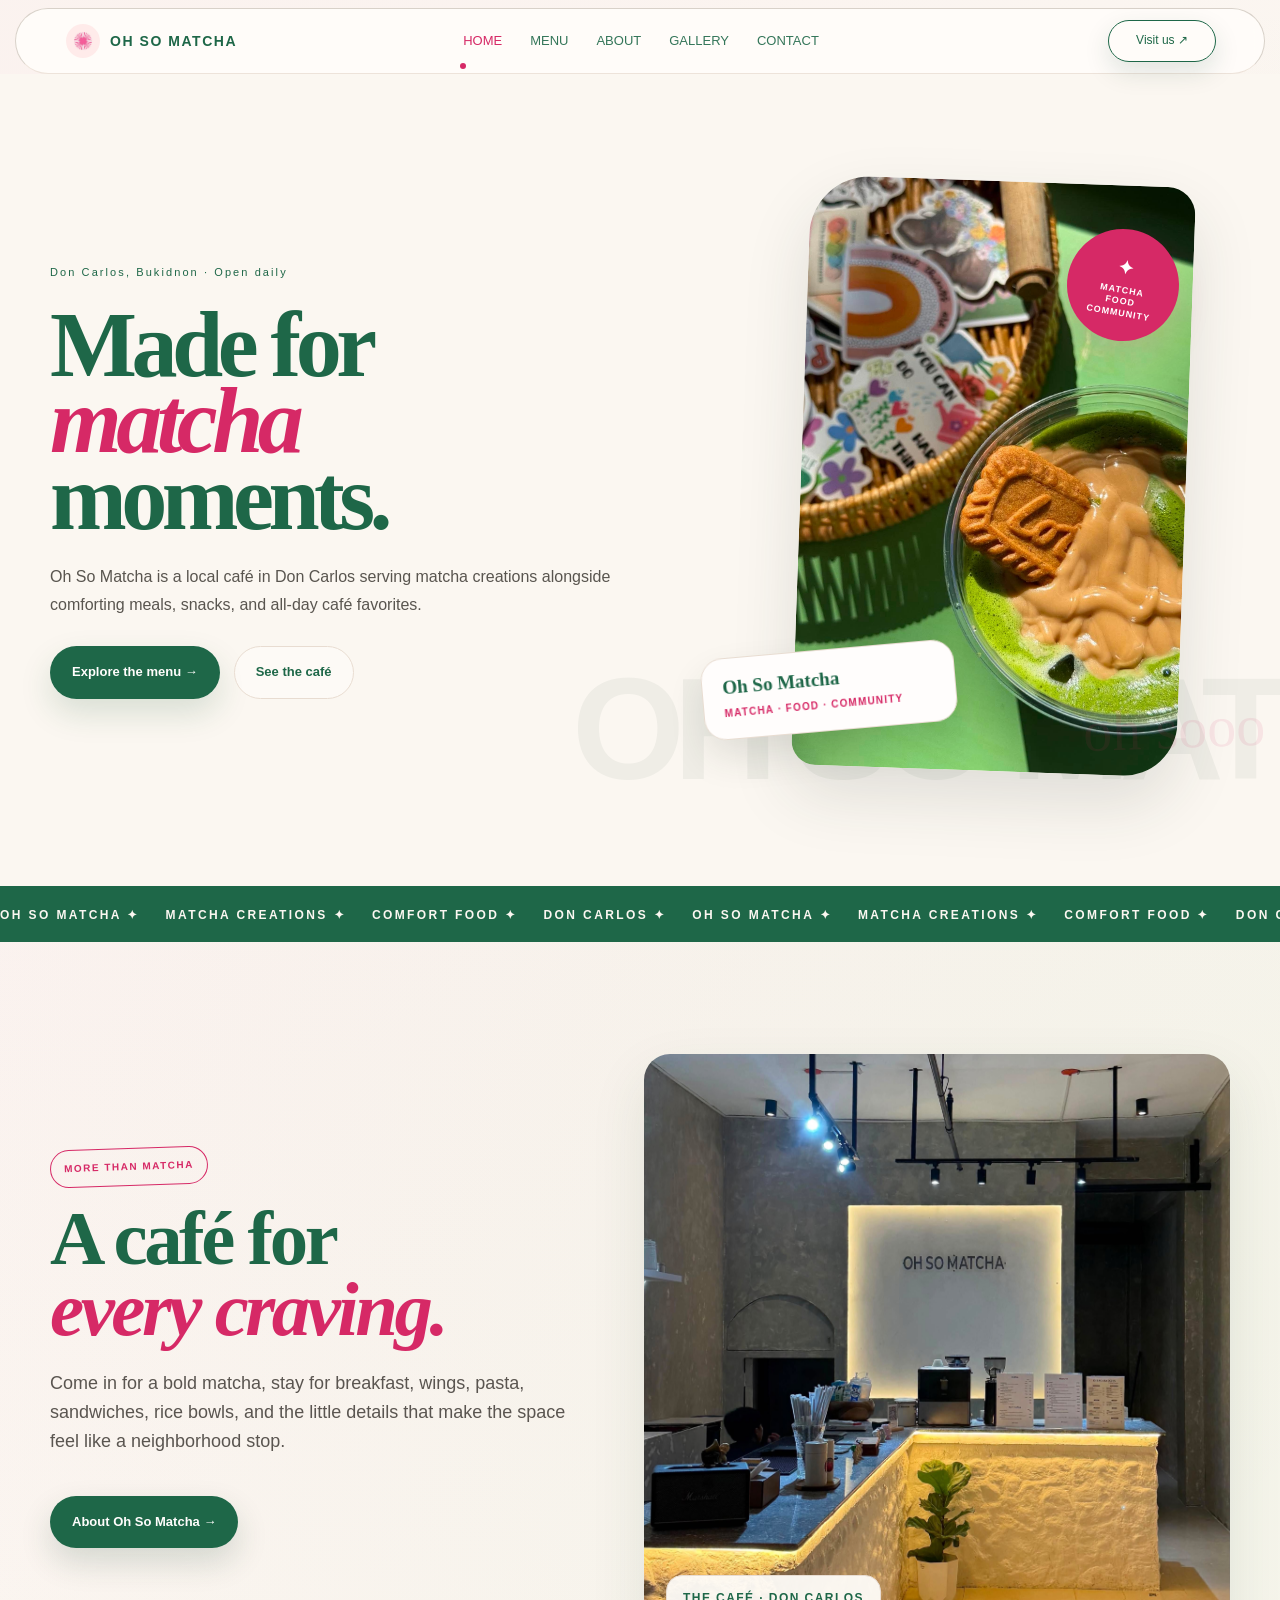
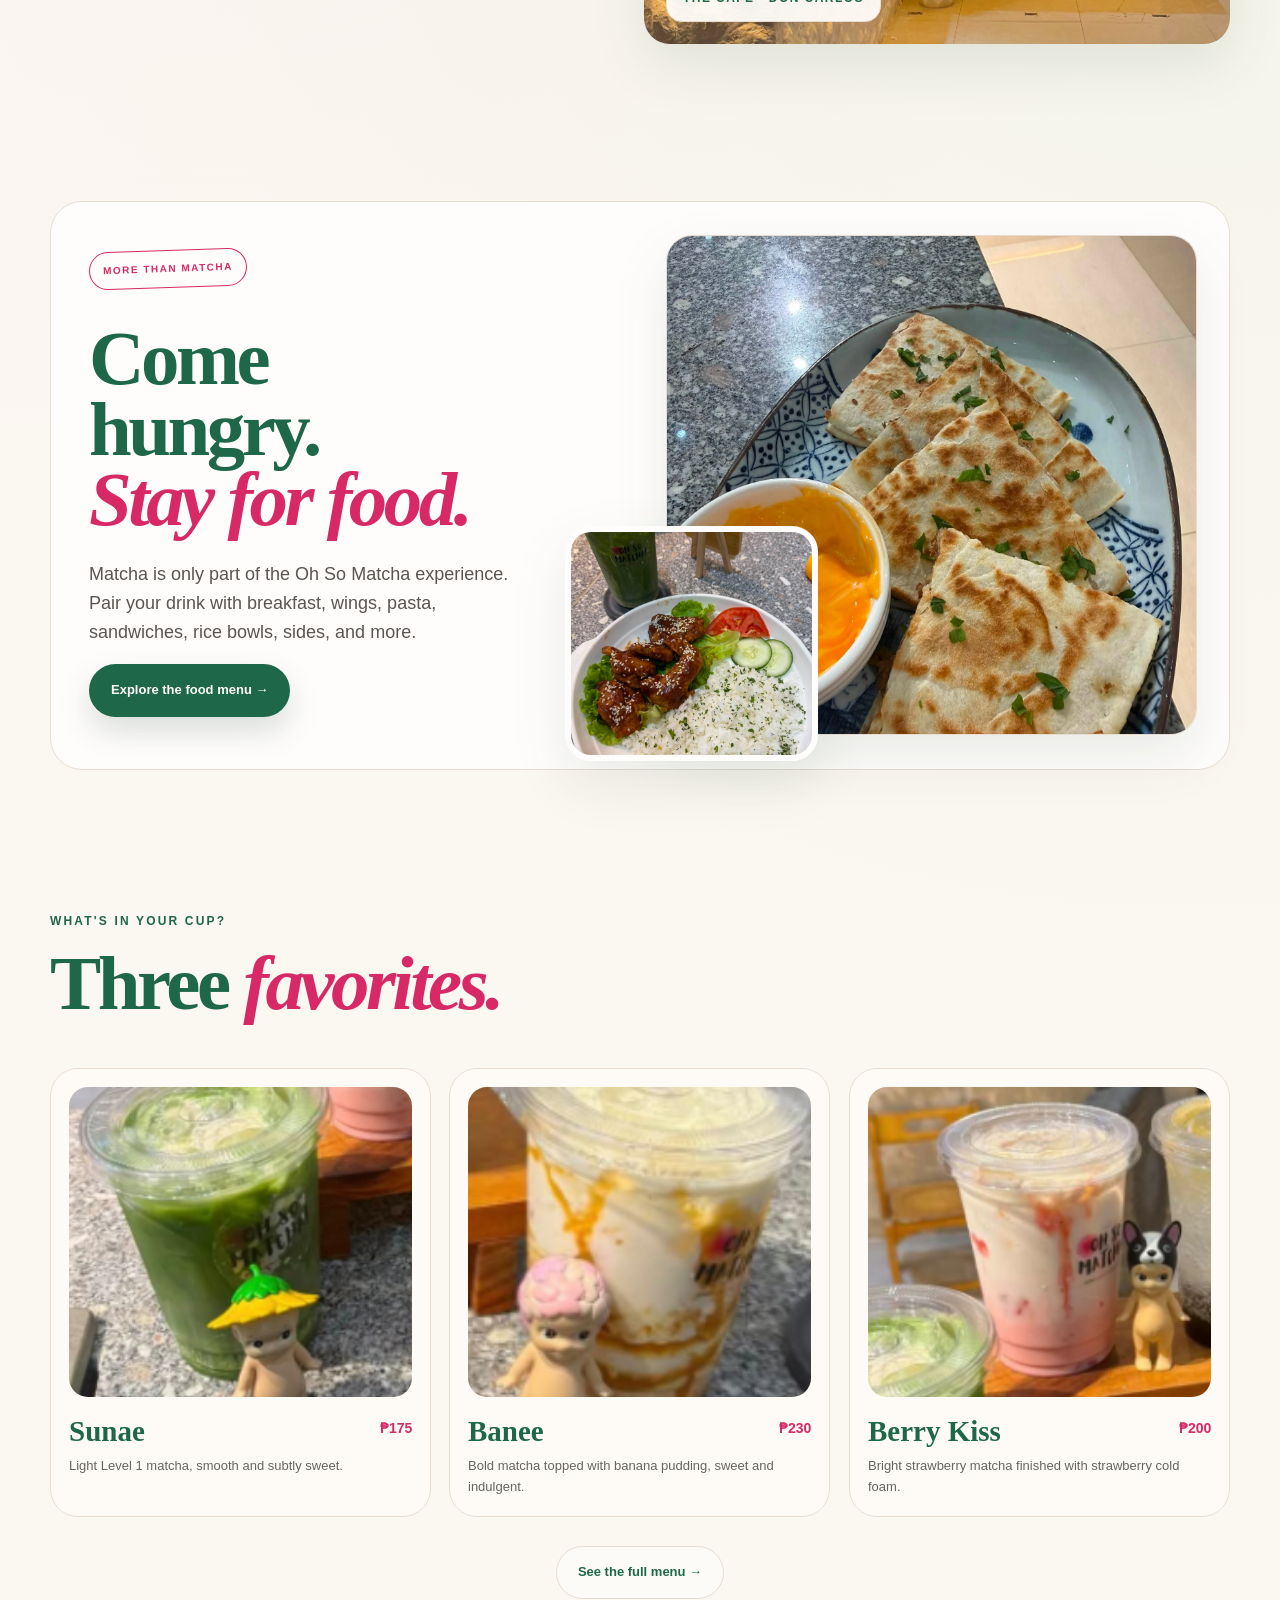
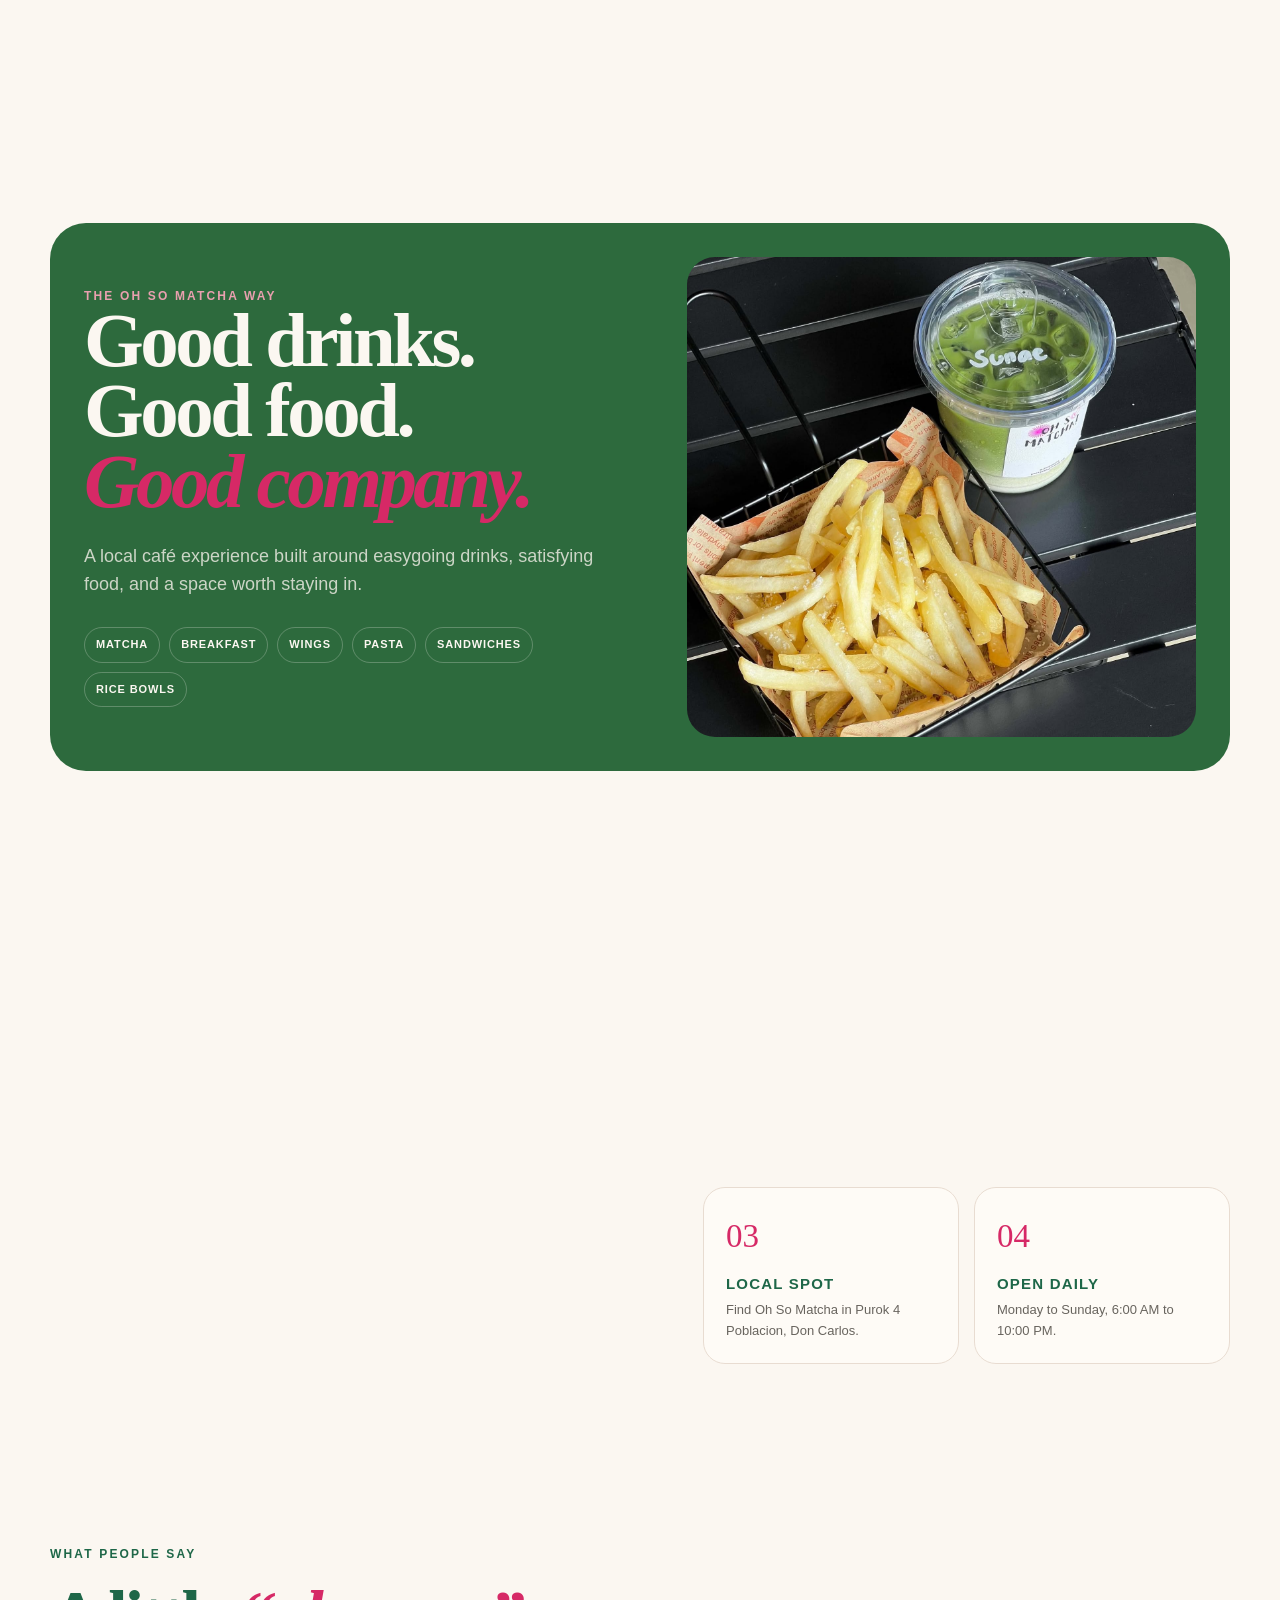
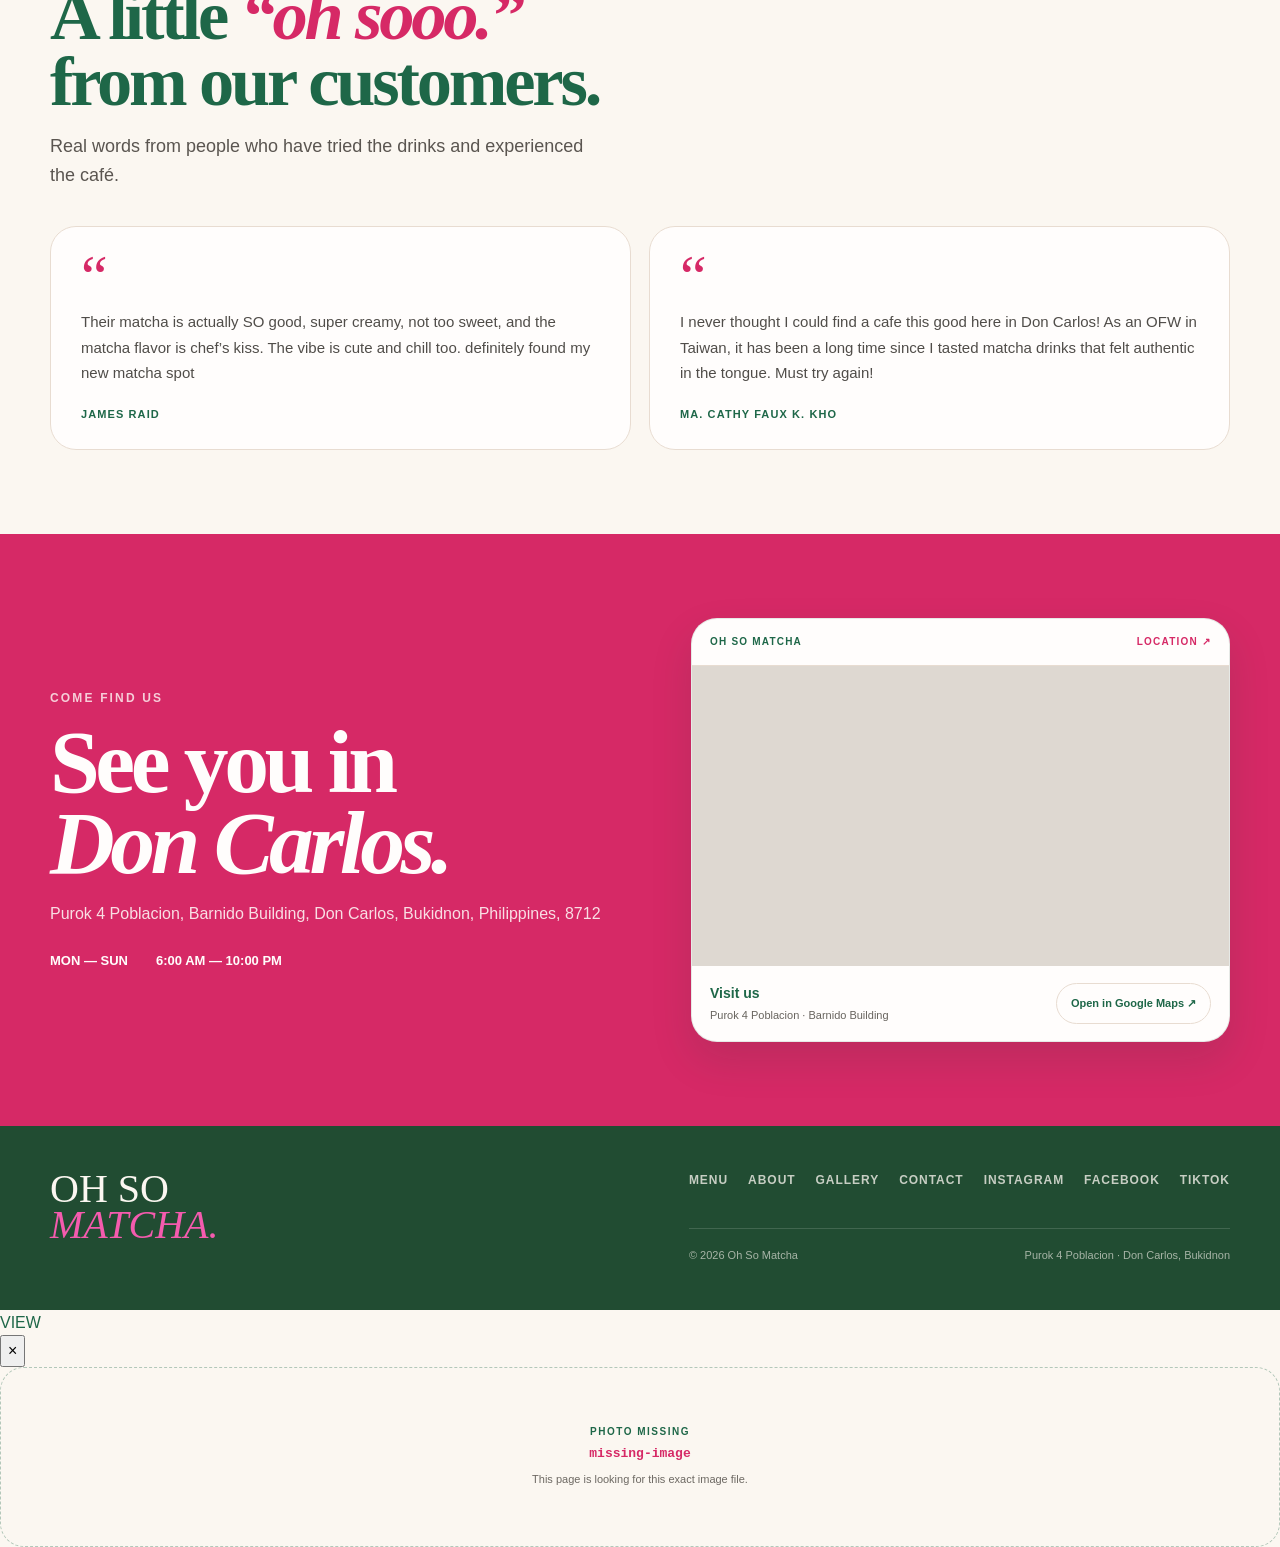
==== index.html @ ebf3a10b "Add files via upload" ====
<!doctype html><html lang="en"><head><meta charset="utf-8"><meta name="viewport" content="width=device-width,initial-scale=1"><title>Oh So Matcha — Don Carlos, Bukidnon</title><link rel="stylesheet" href="styles.css"><link rel="icon" type="image/jpeg" href="assets/logo.jpeg"></head><body>
<header class="site-header"><div class="container nav">
<a class="brand" href="index.html"><img src="assets/logo.jpeg" alt="Oh So Matcha logo" data-photo-file="logo.jpeg"><span>OH SO MATCHA</span></a>
<nav class="nav-links" aria-label="Primary navigation"><a class="active" href="index.html">Home</a><a href="menu.html">Menu</a><a href="about.html">About</a><a href="gallery.html">Gallery</a><a href="contact.html">Contact</a></nav>
<a class="nav-cta" href="contact.html">Visit us ↗</a>
<button class="menu-toggle" aria-label="Open menu" aria-expanded="false">☰</button>
</div></header>
<main><div class="bg-mark bg-mark-one" aria-hidden="true">OH SO MATCHA</div><div class="bg-mark bg-mark-two" aria-hidden="true">oh sooo ♡</div>
<section class="hero hero-screenshot">
  <div class="container hero-screenshot-inner reveal">
    <div class="hero-screenshot-copy">
      <div class="hero-eyebrow">Don Carlos, Bukidnon · Open daily</div>
      <h1>Made for<br><span>matcha</span><br>moments.</h1>
      <p>Oh So Matcha is a local café in Don Carlos serving matcha creations alongside comforting meals, snacks, and all-day café favorites.</p>
      <div class="actions">
        <a class="btn btn-primary" href="menu.html">Explore the menu →</a>
        <a class="btn btn-secondary" href="contact.html">See the café</a>
      </div>
    </div>

    <div class="hero-screenshot-media">
      <div class="hero-screenshot-backdrop">OH SO MATCHA</div>
      <div class="hero-screenshot-photo">
        <img src="assets/hero-food.jpg" alt="Matcha drink with a meal at Oh So Matcha" data-photo-file="hero-food.jpg">
      </div>

      <div class="hero-screenshot-sticker">
        <span class="sticker-star">✦</span>
        <span>MATCHA<br>FOOD<br>COMMUNITY</span>
      </div>

      <div class="hero-screenshot-card">
        <strong>Oh So Matcha</strong>
        <small>MATCHA · FOOD · COMMUNITY</small>
      </div>

      <div class="hero-screenshot-note">oh sooo</div>
    </div>
  </div>
</section>
<div class="ticker"><div class="ticker-track"><span>OH SO MATCHA ✦</span><span>MATCHA CREATIONS ✦</span><span>COMFORT FOOD ✦</span><span>DON CARLOS ✦</span><span>OH SO MATCHA ✦</span><span>MATCHA CREATIONS ✦</span><span>COMFORT FOOD ✦</span><span>DON CARLOS ✦</span></div></div>
<section class="section section-soft"><div class="container section-grid"><div class="reveal"><span class="stamp">More than matcha</span><h2>A café for<br><span class="italic">every craving.</span></h2><p class="lead">Come in for a bold matcha, stay for breakfast, wings, pasta, sandwiches, rice bowls, and the little details that make the space feel like a neighborhood stop.</p><a class="btn btn-primary" href="about.html" style="margin-top:22px">About Oh So Matcha →</a></div><div class="photo-card reveal"><img class="photo-main" src="assets/drinks-three.jpg" alt="Matcha drinks at Oh So Matcha" data-photo-file="drinks-three.jpg"><div class="photo-caption">The café · Don Carlos</div></div></div></section>
<section class="section food-editorial-section">
  <div class="container">
    <div class="food-editorial">
      <div class="food-editorial-copy reveal">
        <span class="stamp">More than matcha</span>
        <h2>Come hungry.<br><span class="italic">Stay for food.</span></h2>
        <p class="lead">Matcha is only part of the Oh So Matcha experience. Pair your drink with breakfast, wings, pasta, sandwiches, rice bowls, sides, and more.</p>
        <a class="btn btn-primary" href="menu.html">Explore the food menu →</a>
      </div>
      <div class="food-editorial-media">
        <div class="food-shot food-main reveal"><img src="assets/food-quesadilla.jpg" alt="Quesadilla served at Oh So Matcha" data-photo-file="food-quesadilla.jpg"></div>
        <div class="food-shot food-side reveal"><img src="assets/food-wings-rice.jpg" alt="Chicken and rice meal at Oh So Matcha" data-photo-file="food-wings-rice.jpg"></div>
      </div>
    </div>
  </div>
</section>
<section class="section" style="padding-top:30px"><div class="container"><div class="reveal"><div class="eyebrow">What's in your cup?</div><h2>Three <span class="italic">favorites.</span></h2></div><div class="cards"><article class="card reveal"><div class="card-image"><img src="assets/drinks-tray.jpg" alt="Matcha drinks at Oh So Matcha" data-photo-file="drinks-tray.jpg"></div><div class="card-top"><h3>Sunae</h3><div class="price">₱175</div></div><p>Light Level 1 matcha, smooth and subtly sweet.</p></article><article class="card reveal"><div class="card-image"><img src="assets/gallery-dessert-matcha.jpg" alt="Specialty matcha drink at Oh So Matcha" data-photo-file="gallery-dessert-matcha.jpg"></div><div class="card-top"><h3>Banee</h3><div class="price">₱230</div></div><p>Bold matcha topped with banana pudding, sweet and indulgent.</p></article><article class="card reveal"><div class="card-image"><img src="assets/drinks-cookie-butter.jpg" alt="Strawberry and matcha drinks" data-photo-file="drinks-cookie-butter.jpg"></div><div class="card-top"><h3>Berry Kiss</h3><div class="price">₱200</div></div><p>Bright strawberry matcha finished with strawberry cold foam.</p></article></div><div class="actions" style="justify-content:center;margin-top:30px"><a class="btn btn-secondary" href="menu.html">See the full menu →</a></div></div></section>
<section class="section"><div class="container"><div class="split-panel reveal"><div><div class="eyebrow" style="color:#e9a0af">The Oh So Matcha way</div><h2>Good drinks.<br>Good food.<br><span class="italic">Good company.</span></h2><p class="lead">A local café experience built around easygoing drinks, satisfying food, and a space worth staying in.</p><div class="pills"><span class="pill">Matcha</span><span class="pill">Breakfast</span><span class="pill">Wings</span><span class="pill">Pasta</span><span class="pill">Sandwiches</span><span class="pill">Rice bowls</span></div></div><div class="panel-photo"><img src="assets/food-fries-matcha.jpg" alt="Fries served with matcha at Oh So Matcha" data-photo-file="food-fries-matcha.jpg"></div></div></div></section>
<section class="section"><div class="container feature-grid"><div class="reveal"><div class="eyebrow">Why people stop by</div><div class="quote">“Made for <em>matcha</em> moments, and everything that comes after.”</div></div><div class="mini-grid"><div class="mini-tile reveal"><div class="num">01</div><h3>Matcha variety</h3><p>Light, bold, fruity, creamy, roasted, and indulgent choices.</p></div><div class="mini-tile reveal"><div class="num">02</div><h3>More than drinks</h3><p>All-day breakfast, wings, pasta, sandwiches, sides, and rice bowls.</p></div><div class="mini-tile reveal"><div class="num">03</div><h3>Local spot</h3><p>Find Oh So Matcha in Purok 4 Poblacion, Don Carlos.</p></div><div class="mini-tile reveal"><div class="num">04</div><h3>Open daily</h3><p>Monday to Sunday, 6:00 AM to 10:00 PM.</p></div></div></div></section>
<section class="section testimonials-section home-testimonials">
  <div class="container">
    <div class="eyebrow reveal">What people say</div>
    <div class="section-heading reveal">
      <h2>A little <span class="italic">“oh sooo.”</span><br>from our customers.</h2>
      <p class="lead">Real words from people who have tried the drinks and experienced the café.</p>
    </div>

    <div class="testimonial-grid">
      <article class="testimonial reveal">
        <div class="quote-mark">“</div>
        <p>Their matcha is actually SO good, super creamy, not too sweet, and the matcha flavor is chef’s kiss. The vibe is cute and chill too. definitely found my new matcha spot</p>
        <div class="testimonial-name">James Raid</div>
      </article>

      <article class="testimonial reveal">
        <div class="quote-mark">“</div>
        <p>I never thought I could find a cafe this good here in Don Carlos! As an OFW in Taiwan, it has been a long time since I tasted matcha drinks that felt authentic in the tongue. Must try again!</p>
        <div class="testimonial-name">Ma. Cathy Faux K. Kho</div>
      </article>
    </div>
  </div>
</section>


<section class="location"><div class="container location-grid"><div class="reveal"><div class="eyebrow">Come find us</div><h2>See you in<br><span style="font-style:italic">Don Carlos.</span></h2><p class="location-copy">Purok 4 Poblacion, Barnido Building, Don Carlos, Bukidnon, Philippines, 8712</p><div class="location-meta"><span>MON — SUN</span><span>6:00 AM — 10:00 PM</span></div></div><div class="location-map reveal"><div class="map-head"><span class="map-label">OH SO MATCHA</span><span class="map-open">LOCATION ↗</span></div><div class="map-embed"><iframe loading="lazy" src="https://www.google.com/maps?q=Oh%20So%20Matcha%2C%20Don%20Carlos%2C%20Bukidnon&output=embed" title="Oh So Matcha location map"></iframe></div><div class="map-footer"><div><strong>Visit us</strong><span>Purok 4 Poblacion · Barnido Building</span></div><a class="btn btn-secondary" href="https://maps.app.goo.gl/jMz7MjJi7qT272FU8" target="_blank" rel="noopener">Open in Google Maps ↗</a></div></div></div></section>
</main>
<footer class="site-footer"><div class="container"><div class="footer-grid"><div class="footer-brand">OH SO<br><em>MATCHA.</em></div><div><div class="footer-links"><a href="menu.html">Menu</a><a href="about.html">About</a><a href="gallery.html">Gallery</a><a href="contact.html">Contact</a><a href="https://www.instagram.com/_ohsomatcha" target="_blank" rel="noopener">Instagram</a><a href="https://www.facebook.com/profile.php?id=61583542695204" target="_blank" rel="noopener">Facebook</a><a href="https://www.tiktok.com/@_ohsomatcha" target="_blank" rel="noopener">TikTok</a></div><div class="footer-bottom"><span>© 2026 Oh So Matcha</span><span>Purok 4 Poblacion · Don Carlos, Bukidnon</span></div></div></div></div></footer><script src="script.js"></script><div class="cursor-badge">VIEW</div><div class="lightbox" aria-hidden="true"><button aria-label="Close image">×</button><img src="" alt=""></div></body></html>
---- styles.css ----
:root{
  --cream:#FBF7F1;
  --cream-2:#FFFDFC;
  --ink:#1E6748;
  --ink-2:#1E6748;
  --pink:#D62966;
  --line:#E6DBD1;
  --muted:#6D6963;
  --white:#FFFDFC;
  --shadow:0 18px 50px rgba(36,76,48,.10);
  --radius:28px;
  --max:1180px;
}
*{box-sizing:border-box}
html{scroll-behavior:smooth}
body{margin:0;background:var(--cream);color:var(--ink);font-family:Arial,Helvetica,sans-serif;line-height:1.6}
a{color:inherit;text-decoration:none}
img{max-width:100%;display:block}
button{font:inherit}
.container{width:min(var(--max),calc(100% - 48px));margin-inline:auto}
.site-header{position:sticky;top:0;z-index:50;background:rgba(248,243,237,.90);backdrop-filter:blur(14px);border-bottom:1px solid rgba(223,213,204,.72)}
.nav{height:78px;display:flex;align-items:center;justify-content:space-between;gap:24px}
.brand{display:flex;align-items:center;gap:12px;font-weight:900;letter-spacing:.11em;font-size:14px}
.brand img{width:38px;height:38px;border-radius:50%;object-fit:cover}
.nav-links{display:flex;gap:28px;align-items:center;font-size:13px;font-weight:800;letter-spacing:.04em;text-transform:uppercase}
.nav-links a{opacity:.72;transition:.25s ease}
.nav-links a:hover,.nav-links a.active{opacity:1}
.nav-cta{display:inline-flex;align-items:center;justify-content:center;background:var(--ink);color:var(--white);padding:13px 19px;border-radius:999px;font-weight:800;font-size:13px;box-shadow:0 10px 26px rgba(18,62,43,.13)}
.menu-toggle{display:none;border:0;background:transparent;font-size:25px;color:var(--ink)}
.hero{padding:82px 0 86px;overflow:hidden}
.hero-grid{display:grid;grid-template-columns:minmax(0,1.06fr) minmax(340px,.72fr);gap:76px;align-items:center}
.kicker,.eyebrow{font-size:12px;font-weight:900;letter-spacing:.18em;text-transform:uppercase;color:var(--ink-2)}
.hero h1{font-family:Georgia,'Times New Roman',serif;font-size:clamp(74px,9.1vw,132px);line-height:.86;letter-spacing:-.055em;margin:28px 0 28px;font-weight:700}
.hero h1 .italic{color:var(--pink);font-style:italic}
.hero-copy{max-width:700px;color:#55504c;font-size:18px;line-height:1.62}
.actions{display:flex;gap:14px;flex-wrap:wrap;margin-top:28px}
.btn{display:inline-flex;align-items:center;justify-content:center;gap:8px;padding:15px 21px;border-radius:999px;font-size:13px;font-weight:900;transition:.25s ease;border:1px solid transparent}
.btn-primary{background:var(--ink);color:var(--white);box-shadow:0 14px 32px rgba(18,62,43,.16)}
.btn-primary:hover{transform:translateY(-2px)}
.btn-secondary{border-color:var(--line);background:rgba(255,255,255,.45);color:var(--ink)}
.btn-secondary:hover{background:var(--white);transform:translateY(-2px)}
.hero-media{position:relative;min-height:600px}
.hero-photo{position:absolute;right:0;top:0;width:76%;height:590px;object-fit:cover;border-radius:34% 13% 31% 16%/18% 28% 12% 30%;box-shadow:var(--shadow);transform:rotate(2.4deg);animation:floatPhoto 7s ease-in-out infinite}
.hero-note{position:absolute;left:3%;bottom:38px;background:var(--white);border:1px solid var(--line);padding:19px 20px;border-radius:22px;box-shadow:0 14px 35px rgba(0,0,0,.08);transform:rotate(-5deg)}
.hero-note b{display:block;font-family:Georgia,serif;font-size:20px;line-height:1.05;margin-bottom:5px}
.hero-note span{font-size:11px;letter-spacing:.1em;text-transform:uppercase;font-weight:900;color:var(--pink)}
.hero-sticker{position:absolute;right:3%;top:40px;background:var(--pink);color:var(--white);width:112px;height:112px;border-radius:50%;display:grid;place-items:center;text-align:center;font-size:10px;font-weight:900;letter-spacing:.13em;text-transform:uppercase;transform:rotate(9deg);box-shadow:0 16px 35px rgba(180,90,112,.22)}
.hero-sticker:before{content:'✦';display:block;font-size:17px;margin-bottom:4px}
.ticker{border-top:1px solid var(--ink);border-bottom:1px solid var(--ink);overflow:hidden;white-space:nowrap;background:var(--ink);color:var(--cream);padding:14px 0}
.ticker-track{display:inline-block;min-width:max-content;animation:marquee 22s linear infinite;font-size:12px;font-weight:900;letter-spacing:.2em;text-transform:uppercase}
.ticker-track span{margin-right:26px}
.section{padding:112px 0}
.section-grid{display:grid;grid-template-columns:1fr 1.12fr;gap:70px;align-items:center}
.section h2{font-family:Georgia,serif;font-size:clamp(54px,6vw,86px);line-height:.92;letter-spacing:-.045em;margin:18px 0 24px}
.section h2 .italic{font-style:italic;color:var(--pink)}
.lead{font-size:18px;color:#5a5550;max-width:560px}
.small{font-size:13px;color:var(--muted)}
.photo-card{position:relative}
.photo-main{width:100%;height:590px;object-fit:cover;border-radius:26px;box-shadow:var(--shadow)}
.photo-caption{position:absolute;left:22px;bottom:22px;background:rgba(255,253,249,.94);padding:13px 16px;border-radius:16px;border:1px solid var(--line);font-size:12px;font-weight:900;letter-spacing:.12em;text-transform:uppercase}
.stamp{display:inline-flex;align-items:center;justify-content:center;border:1px solid var(--pink);color:var(--pink);padding:10px 13px;border-radius:999px;font-size:10px;font-weight:900;letter-spacing:.15em;text-transform:uppercase;transform:rotate(-2deg)}
.cards{display:grid;grid-template-columns:repeat(3,1fr);gap:18px;margin-top:48px}
.card{background:rgba(255,253,249,.70);border:1px solid var(--line);border-radius:var(--radius);padding:18px;transition:.3s ease}
.card:hover{transform:translateY(-6px);box-shadow:var(--shadow)}
.card-image{height:310px;overflow:hidden;border-radius:19px;margin-bottom:20px}
.card-image img{width:100%;height:100%;object-fit:cover;transition:transform .5s ease}
.card:hover .card-image img{transform:scale(1.05)}
.card-top{display:flex;justify-content:space-between;gap:12px;align-items:flex-start}
.card h3{margin:0;font-family:Georgia,serif;font-size:29px;line-height:1}
.price{font-size:14px;font-weight:900;color:var(--pink);white-space:nowrap}
.card p{margin:10px 0 0;color:var(--muted);font-size:13px}
.split-panel{background:var(--ink);color:var(--cream);border-radius:36px;padding:34px;display:grid;grid-template-columns:1fr .92fr;gap:50px;align-items:center}
.split-panel h2{margin-top:0;color:var(--cream)}
.split-panel .lead{color:rgba(248,243,237,.78)}
.pills{display:flex;flex-wrap:wrap;gap:9px;margin-top:28px}
.pill{border:1px solid rgba(248,243,237,.25);padding:8px 11px;border-radius:999px;font-size:11px;font-weight:900;letter-spacing:.08em;text-transform:uppercase}
.panel-photo{height:480px;border-radius:28px;overflow:hidden}
.panel-photo img{width:100%;height:100%;object-fit:cover}
.feature-grid{display:grid;grid-template-columns:1.05fr .95fr;gap:70px;align-items:start}
.quote{font-family:Georgia,serif;font-size:clamp(36px,4vw,60px);line-height:1.05;letter-spacing:-.035em;margin-top:40px}
.quote em{color:var(--pink)}
.mini-grid{display:grid;grid-template-columns:repeat(2,1fr);gap:15px}
.mini-tile{border:1px solid var(--line);border-radius:22px;padding:22px;background:rgba(255,253,249,.62)}
.mini-tile .num{font-family:Georgia,serif;font-size:33px;color:var(--pink)}
.mini-tile h3{margin:9px 0 4px;font-size:15px;text-transform:uppercase;letter-spacing:.08em}
.mini-tile p{font-size:13px;color:var(--muted);margin:0}
.location{background:var(--pink);color:var(--white);padding:84px 0}
.location-grid{display:grid;grid-template-columns:1fr auto;gap:28px;align-items:end}
.location h2{font-family:Georgia,serif;font-size:clamp(54px,7vw,92px);line-height:.9;margin:14px 0 18px;letter-spacing:-.05em}
.location .eyebrow{color:rgba(255,253,249,.78)}
.location-copy{max-width:620px;color:rgba(255,253,249,.86);font-size:16px}
.location-meta{display:flex;gap:28px;flex-wrap:wrap;margin-top:24px;font-size:13px;font-weight:800}
.site-footer{background:#214C32;color:var(--cream);padding:45px 0}
.footer-grid{display:flex;justify-content:space-between;gap:40px;align-items:flex-start}
.footer-brand{font-family:Georgia,serif;font-size:40px;line-height:.9}
.footer-brand em{color:#F45BAE}
.footer-links{display:flex;gap:20px;flex-wrap:wrap;font-size:12px;font-weight:800;text-transform:uppercase;letter-spacing:.08em}
.footer-links a{opacity:.76}.footer-links a:hover{opacity:1}
.footer-bottom{margin-top:38px;padding-top:18px;border-top:1px solid rgba(248,243,237,.15);display:flex;justify-content:space-between;gap:20px;font-size:11px;color:rgba(248,243,237,.62)}
.page-hero{padding:78px 0 55px}
.page-hero h1{font-family:Georgia,serif;font-size:clamp(64px,9vw,122px);line-height:.86;letter-spacing:-.055em;max-width:900px;margin:20px 0}
.page-hero h1 em{color:var(--pink)}
.page-hero p{font-size:18px;color:var(--muted);max-width:700px}
.menu-layout{display:grid;grid-template-columns:1.05fr .95fr;gap:60px;align-items:start}
.menu-image{position:sticky;top:104px;border-radius:28px;overflow:hidden;border:1px solid var(--line);box-shadow:var(--shadow)}
.menu-image img{width:100%;height:650px;object-fit:cover}
.menu-nav{display:flex;gap:8px;flex-wrap:wrap;margin-bottom:28px}
.menu-filter{border:1px solid var(--line);background:transparent;color:var(--ink);padding:9px 13px;border-radius:999px;font-size:11px;font-weight:900;letter-spacing:.1em;text-transform:uppercase;cursor:pointer}
.menu-filter.active,.menu-filter:hover{background:var(--ink);color:var(--cream);border-color:var(--ink)}
.menu-section{margin-bottom:38px}
.menu-section h2{font-family:Georgia,serif;font-size:38px;line-height:1;margin:0 0 16px}
.menu-items{border-top:1px solid var(--line)}
.menu-item{display:flex;justify-content:space-between;gap:24px;padding:16px 0;border-bottom:1px solid var(--line)}
.menu-item h3{margin:0;font-family:Georgia,serif;font-size:21px}
.menu-item p{margin:4px 0 0;color:var(--muted);font-size:12px;max-width:610px}
.menu-price{font-weight:900;color:var(--pink);font-size:13px;white-space:nowrap}
.gallery-intro{display:grid;grid-template-columns:1fr .8fr;gap:70px;align-items:end}
.gallery-grid{display:grid;grid-template-columns:1.18fr .82fr;gap:18px;margin-top:42px}
.gallery-col{display:grid;gap:18px}
.gallery-img{border-radius:24px;overflow:hidden;border:1px solid var(--line);background:var(--white)}
.gallery-img.tall{height:760px}.gallery-img.mid{height:440px}.gallery-img.small{height:290px}
.gallery-img img{width:100%;height:100%;object-fit:cover;transition:transform .6s ease}.gallery-img:hover img{transform:scale(1.035)}
.contact-grid{display:grid;grid-template-columns:.85fr 1.15fr;gap:60px;align-items:start}
.contact-card{border-top:1px solid var(--line);padding:18px 0}.contact-card:first-child{border-top:0;padding-top:0}
.contact-card h3{margin:0 0 5px;text-transform:uppercase;font-size:11px;letter-spacing:.14em}.contact-card p{margin:0;color:var(--muted)}
.socials{display:flex;gap:10px;flex-wrap:wrap;margin-top:24px}.social{border:1px solid var(--line);border-radius:999px;padding:10px 13px;font-size:12px;font-weight:900}
.map-card{border:1px solid var(--line);border-radius:28px;overflow:hidden;background:var(--white);box-shadow:var(--shadow)}
.map-top{padding:22px 24px}.map-top h2{font-family:Georgia,serif;font-size:44px;margin:0 0 8px}.map-top p{color:var(--muted);margin:0}
.map-frame{height:380px;background:#e6ded5;position:relative;overflow:hidden}
.map-frame:before{content:'';position:absolute;inset:-20% -10%;background:radial-gradient(circle at 45% 45%,rgba(180,90,112,.25),transparent 26%),linear-gradient(20deg,transparent 45%,rgba(18,62,43,.12) 46% 47%,transparent 48%),linear-gradient(76deg,transparent 45%,rgba(18,62,43,.09) 46% 47%,transparent 48%);transform:rotate(-8deg)}
.map-pin{position:absolute;left:50%;top:50%;transform:translate(-50%,-70%);width:68px;height:68px;border-radius:50% 50% 50% 0;background:var(--pink);rotate:-45deg;box-shadow:0 14px 25px rgba(180,90,112,.22)}.map-pin span{display:grid;place-items:center;width:100%;height:100%;rotate:45deg;color:white;font-size:24px}
.reveal{opacity:0;transform:translateY(22px);transition:.75s ease}.reveal.visible{opacity:1;transform:none}
@keyframes floatPhoto{0%,100%{transform:rotate(2.4deg) translateY(0)}50%{transform:rotate(1.5deg) translateY(-9px)}}
@keyframes marquee{from{transform:translateX(0)}to{transform:translateX(-50%)}}
@media(max-width:900px){.nav-links{display:none;position:absolute;left:0;right:0;top:78px;background:rgba(248,243,237,.98);padding:20px 24px 24px;border-bottom:1px solid var(--line);flex-direction:column;align-items:flex-start}.nav-links.open{display:flex}.menu-toggle{display:block}.nav-cta{display:none}.hero-grid,.section-grid,.feature-grid,.menu-layout,.contact-grid,.gallery-intro,.location-grid{grid-template-columns:1fr}.hero{padding-top:54px}.hero-media{min-height:520px}.hero-photo{position:relative;width:82%;height:500px}.hero-note{left:0;bottom:26px}.hero-sticker{right:1%;top:14px}.split-panel{grid-template-columns:1fr}.cards{grid-template-columns:1fr 1fr}.photo-main{height:520px}.panel-photo{height:380px}.mini-grid{margin-top:20px}.menu-image{position:relative;top:auto;order:-1}.gallery-grid{grid-template-columns:1fr}.gallery-img.tall,.gallery-img.mid,.gallery-img.small{height:430px}}
@media(max-width:620px){.container{width:min(var(--max),calc(100% - 28px))}.nav{height:68px}.nav-links{top:68px}.brand img{width:32px;height:32px}.hero h1{font-size:69px}.hero-copy{font-size:16px}.hero-media{min-height:430px}.hero-photo{width:90%;height:420px}.hero-note{left:0;bottom:10px}.hero-sticker{width:92px;height:92px;font-size:9px}.section{padding:80px 0}.section h2{font-size:55px}.cards{grid-template-columns:1fr}.card-image{height:350px}.photo-main{height:430px}.split-panel{padding:24px;border-radius:28px}.mini-grid{grid-template-columns:1fr}.page-hero{padding-top:52px}.page-hero h1{font-size:70px}.menu-image img{height:440px}.gallery-img.tall,.gallery-img.mid,.gallery-img.small{height:360px}.footer-grid,.footer-bottom{flex-direction:column}.location{padding:70px 0}.location h2{font-size:59px}}

/* ===== REFERENCE HEADER ===== */
.site-header{
  position:sticky; top:8px; z-index:80;
  width:calc(100% - 30px); margin:8px auto 0;
  background:rgba(248,243,237,.94);
  border:1px solid #d8d1c9; border-radius:999px;
  box-shadow:none;
  backdrop-filter:blur(8px); -webkit-backdrop-filter:blur(8px);
  transition:background .3s ease,box-shadow .3s ease,transform .3s ease;
}
.site-header.header-scrolled{
  background:rgba(248,243,237,.98);
  box-shadow:0 8px 20px rgba(18,62,43,.05);
  transform:translateY(-1px);
}
.site-header .nav{
  height:64px; padding:0 14px 0 16px;
  display:grid; grid-template-columns:1fr auto 1fr;
  align-items:center; gap:18px;
}
.site-header .brand{
  justify-self:start; font-size:12px; font-weight:700;
  letter-spacing:.18em; color:var(--ink);
}
.site-header .brand img{display:none}
.site-header .nav-links{
  justify-self:center; display:flex; align-items:center; gap:28px;
  font-size:13px; font-weight:500; letter-spacing:0; text-transform:uppercase;
}
.site-header .nav-links a{
  position:relative; padding:5px 0; opacity:.9;
  transition:opacity .25s ease;
}
.site-header .nav-links a::after{
  content:""; position:absolute; left:50%; right:50%; bottom:-3px;
  height:1px; background:var(--ink);
  transition:left .28s ease,right .28s ease;
}
.site-header .nav-links a:hover,.site-header .nav-links a.active{opacity:1}
.site-header .nav-links a:hover::after,.site-header .nav-links a.active::after{left:0;right:0}
.site-header .nav-cta{
  justify-self:end; min-width:108px; padding:10px 15px;
  border:1px solid var(--ink); border-radius:999px;
  background:transparent; color:var(--ink);
  font-size:12px; font-weight:500; position:relative; overflow:hidden;
  transition:background .3s,color .3s,transform .3s;
}
.site-header .nav-cta:hover{
  background:var(--ink); color:var(--white); transform:translateY(-1px);
}
.site-header .nav-cta::before{
  content:""; position:absolute; top:-130%; left:-24%; width:18%; height:360%;
  background:linear-gradient(90deg,transparent,rgba(255,255,255,.74),transparent);
  transform:translateX(-320%) rotate(20deg);
  transition:transform .62s cubic-bezier(.2,.65,.2,1);
}
.site-header .nav-cta:hover::before{transform:translateX(760%) rotate(20deg)}
@media(max-width:900px){
 .site-header{width:calc(100% - 18px);top:6px;margin-top:6px}
 .site-header .nav{height:60px;grid-template-columns:auto 1fr auto;padding:0 10px 0 14px}
}

/* ===== REAL MAPS / LOCATION POLISH ===== */
.location-grid{grid-template-columns:1fr .9fr;align-items:center;gap:42px}
.location-map{
  background:var(--white);
  color:var(--ink);
  border:1px solid rgba(18,62,43,.10);
  border-radius:26px;
  overflow:hidden;
  box-shadow:0 18px 42px rgba(18,62,43,.13);
  transition:transform .38s cubic-bezier(.2,.8,.2,1),box-shadow .38s;
}
.location-map:hover{transform:translateY(-6px);box-shadow:0 24px 52px rgba(18,62,43,.18)}
.map-head{display:flex;justify-content:space-between;align-items:center;gap:12px;padding:15px 18px;border-bottom:1px solid var(--line);font-size:10px;font-weight:900;letter-spacing:.12em}
.map-label{color:var(--ink)}
.map-open{color:var(--pink)}
.map-embed{height:300px;background:#ded8d1}
.map-embed iframe{width:100%;height:100%;border:0;display:block}
.map-footer{display:flex;justify-content:space-between;gap:18px;align-items:center;padding:16px 18px}
.map-footer div{display:grid;gap:3px}
.map-footer strong{font-size:14px}
.map-footer span{font-size:11px;color:var(--muted)}
.map-footer .btn{padding:11px 14px;font-size:11px;white-space:nowrap}
.location-map .btn-secondary{background:var(--white);border-color:var(--line)}
/* Contact's map frame becomes a real interactive map */
.contact-grid .map-frame{height:410px;background:var(--white)}
.contact-grid .map-frame iframe{width:100%;height:100%;display:block;border:0}
.contact-grid .map-card{transition:transform .38s cubic-bezier(.2,.8,.2,1),box-shadow .38s}
.contact-grid .map-card:hover{transform:translateY(-5px);box-shadow:0 22px 48px rgba(18,62,43,.12)}
@media(max-width:900px){
  .location-grid{grid-template-columns:1fr}
  .location-map{width:100%}
}
@media(max-width:620px){
  .map-embed{height:250px}
  .map-footer{align-items:flex-start;flex-direction:column}
  .map-footer .btn{width:100%}
  .contact-grid .map-frame{height:320px}
}

/* ===== MENU + OWNERS POLISH ===== */
.menu-food-intro h2{font-family:Georgia,serif;font-size:clamp(54px,6vw,84px);line-height:.92;letter-spacing:-.045em;margin:16px 0 18px}
.menu-food-intro h2 em{font-style:italic;color:var(--pink)}
.menu-nav{row-gap:10px}
.menu-filter{position:relative;transition:transform .25s ease,background .25s ease,color .25s ease,border-color .25s ease}
.menu-filter:hover{transform:translateY(-2px)}
.menu-filter.active{box-shadow:0 6px 16px rgba(18,62,43,.07)}
.owners-section{padding-top:45px}
.owners-grid{display:grid;grid-template-columns:1.15fr .85fr .85fr;gap:18px;align-items:stretch;margin-top:38px}
.owners-intro{padding-right:30px}
.owners-intro h2{margin-top:0}
.owner-card{
  background:rgba(255,253,249,.68);
  border:1px solid var(--line);
  border-radius:24px;
  padding:26px;
  transition:transform .35s cubic-bezier(.2,.8,.2,1),box-shadow .35s,background .35s;
}
.owner-card:hover{transform:translateY(-7px);box-shadow:0 18px 36px rgba(18,62,43,.09);background:var(--white)}
.owner-number{font-family:Georgia,serif;font-size:34px;color:var(--pink);line-height:1}
.owner-role{margin-top:18px;font-size:10px;font-weight:900;letter-spacing:.15em;color:var(--ink-2)}
.owner-card h3{font-family:Georgia,serif;font-size:25px;line-height:1.05;margin:10px 0 9px}
.owner-card p{font-size:13px;color:var(--muted);margin:0}
@media(max-width:900px){
  .owners-grid{grid-template-columns:1fr 1fr}
  .owners-intro{grid-column:1/-1;padding-right:0}
}
@media(max-width:620px){
  .owners-grid{grid-template-columns:1fr}
  .owner-card{padding:22px}
}

/* ===== PHOTOGRAPHY UPGRADE ===== */
.food-showcase{
  display:grid;
  grid-template-columns:.9fr 1.1fr;
  gap:48px;
  align-items:center;
  background:var(--white);
  border:1px solid var(--line);
  border-radius:32px;
  padding:28px;
  box-shadow:var(--shadow);
}
.food-showcase-copy{padding:20px 18px 20px 10px}
.food-showcase-images{
  position:relative;
  min-height:470px;
}
.food-shot{overflow:hidden;border-radius:24px;box-shadow:var(--shadow);border:1px solid var(--line)}
.food-shot img{width:100%;height:100%;object-fit:cover;transition:transform .7s cubic-bezier(.2,.75,.2,1)}
.food-shot.main{height:470px}
.food-shot.small{
  position:absolute;right:-10px;bottom:-20px;
  width:42%;height:220px;
  border:6px solid var(--white);
}
.food-shot:hover img{transform:scale(1.045)}
.owner-photo-grid{
  display:grid;grid-template-columns:1.15fr .85fr;gap:18px;align-items:stretch
}
.owner-photo-large,.owner-photo-side>div{
  overflow:hidden;border-radius:26px;border:1px solid var(--line);box-shadow:var(--shadow)
}
.owner-photo-large{height:610px}
.owner-photo-large img,.owner-photo-side img{width:100%;height:100%;object-fit:cover;transition:transform .7s cubic-bezier(.2,.75,.2,1)}
.owner-photo-large:hover img,.owner-photo-side>div:hover img{transform:scale(1.045)}
.owner-photo-side{display:grid;grid-template-rows:1fr 1fr;gap:18px}
@media(max-width:900px){
  .food-showcase,.owner-photo-grid{grid-template-columns:1fr}
  .food-showcase-images{min-height:420px}
  .food-shot.main{height:420px}
  .owner-photo-large{height:460px}
}
@media(max-width:620px){
  .food-showcase{padding:18px;border-radius:24px}
  .food-showcase-images{min-height:340px}
  .food-shot.main{height:340px}
  .food-shot.small{height:165px;width:48%}
  .owner-photo-large{height:360px}
}

/* ===== PHOTO + BACKGROUND COMPOSITION UPGRADE ===== */
main{position:relative;overflow:clip}
.bg-mark{
  position:absolute;z-index:0;pointer-events:none;
  font-weight:900;text-transform:uppercase;
  white-space:nowrap;
  color:rgba(18,62,43,.045);
  letter-spacing:.08em;
}
.bg-mark-one{font-size:clamp(90px,15vw,220px);top:34vh;left:-3vw;transform:rotate(-3deg)}
.bg-mark-two{
  font-family:Georgia,serif;text-transform:none;
  font-size:clamp(38px,5vw,75px);
  color:rgba(180,90,112,.10);
  top:68vh;right:-3vw;transform:rotate(4deg)
}
.food-editorial-section{padding-top:45px}
.food-editorial{
  background:var(--white);
  border:1px solid var(--line);
  border-radius:32px;
  padding:32px;
  display:grid;
  grid-template-columns:.82fr 1.18fr;
  gap:42px;
  align-items:center;
  position:relative;
  overflow:visible;
}
.food-editorial-copy{padding:16px 12px 20px 6px}
.food-editorial-copy .stamp{margin-bottom:18px}
.food-editorial-media{
  position:relative;
  min-height:500px;
}
.food-shot{
  overflow:hidden;
  border-radius:26px;
  border:1px solid var(--line);
  box-shadow:var(--shadow);
  background:var(--white);
}
.food-shot img{
  width:100%;height:100%;object-fit:cover;
  transition:transform .72s cubic-bezier(.2,.75,.2,1)
}
.food-main{height:500px;width:84%;margin-left:auto}
.food-side{
  position:absolute;left:0;bottom:-26px;
  width:40%;height:235px;
  border:6px solid var(--white);
}
.food-shot:hover img{transform:scale(1.045)}
.contact-photo{
  display:grid;grid-template-columns:1.15fr .85fr;gap:36px;align-items:center;
}
.contact-photo>div:first-child{
  overflow:hidden;border-radius:28px;border:1px solid var(--line);box-shadow:var(--shadow)
}
.contact-photo img{height:420px;width:100%;object-fit:cover;transition:transform .7s}
.contact-photo>div:first-child:hover img{transform:scale(1.04)}
.contact-photo-copy{padding-left:10px}
.contact-photo-copy h2{font-family:Georgia,serif;font-size:clamp(48px,5vw,74px);line-height:.94}
@media(max-width:900px){
  .food-editorial{grid-template-columns:1fr}
  .food-editorial-media{min-height:440px}
  .food-main{height:440px}
  .contact-photo{grid-template-columns:1fr}
}
@media(max-width:620px){
  .bg-mark-one{top:32vh;font-size:92px}
  .bg-mark-two{top:78vh;font-size:44px}
  .food-editorial{padding:20px;border-radius:24px}
  .food-editorial-media{min-height:360px}
  .food-main{height:360px;width:90%}
  .food-side{height:175px;width:48%;bottom:-16px}
  .contact-photo img{height:320px}
}

/* ===== PRESERVE LAST-GOOD ANIMATION, ADD VISUAL POLISH ===== */
.site-header .brand{display:flex;align-items:center;gap:10px}
.site-header .brand img{display:block;width:34px;height:34px;border-radius:50%;object-fit:cover}
.site-header .brand span{white-space:nowrap}
.reveal{will-change:opacity,transform}
.reveal.visible{opacity:1;transform:none}
.btn,.nav-cta{position:relative;overflow:hidden;isolation:isolate}
.btn::before,.nav-cta::before{
  content:"";position:absolute;top:-140%;left:-30%;width:19%;height:380%;
  background:linear-gradient(90deg,transparent,rgba(255,255,255,.68),transparent);
  transform:translateX(-320%) rotate(18deg);
  transition:transform .68s cubic-bezier(.2,.65,.2,1);
  pointer-events:none;z-index:3
}
.btn:hover::before,.nav-cta:hover::before{transform:translateX(760%) rotate(18deg)}
.btn:hover{transform:translateY(-2px)}
.nav-cta:hover{transform:translateY(-1px)}
.card{transition:transform .34s cubic-bezier(.2,.8,.2,1),box-shadow .34s}
.card:hover{transform:translateY(-7px) rotate(-.25deg);box-shadow:var(--shadow)}
.card:nth-child(2):hover{transform:translateY(-7px) rotate(.25deg)}
.card-image img{transition:transform .55s cubic-bezier(.2,.75,.2,1)}
.card:hover .card-image img{transform:scale(1.045)}
.photo-card,.panel-photo,.map-card,.owner-card-photo,.testimonial{
  transition:transform .36s cubic-bezier(.2,.8,.2,1),box-shadow .36s
}
.photo-card:hover,.panel-photo:hover,.map-card:hover,.owner-card-photo:hover,.testimonial:hover{
  transform:translateY(-6px);box-shadow:var(--shadow)
}
.gallery-img{position:relative;cursor:pointer}
.gallery-img img{transition:transform .6s cubic-bezier(.2,.75,.2,1)}
.gallery-img:hover img{transform:scale(1.04)}
.gallery-img::after{
  content:"VIEW ↗";position:absolute;left:14px;bottom:14px;
  background:rgba(15,48,35,.94);color:#fff;padding:8px 10px;border-radius:999px;
  font-size:10px;font-weight:900;opacity:0;transform:translateY(8px);transition:.28s
}
.gallery-img:hover::after{opacity:1;transform:none}
.owners-box{
  display:grid;grid-template-columns:1.08fr .92fr .92fr;gap:18px;align-items:stretch;
  padding:34px;border:1px solid var(--line);border-radius:32px;background:rgba(255,253,249,.42)
}
.owners-intro{padding:8px 18px 8px 4px;display:flex;flex-direction:column;justify-content:center}
.owners-intro h2{font-family:Georgia,'Times New Roman',serif;font-size:clamp(48px,5vw,74px);line-height:.92;letter-spacing:-.045em;margin:12px 0 18px}
.owner-card-photo{overflow:hidden;border:1px solid var(--line);border-radius:24px;background:var(--white);box-shadow:0 12px 30px rgba(18,62,43,.06)}
.owner-photo-wrap{height:330px;overflow:hidden;background:#eadfd6}
.owner-photo-wrap img{width:100%;height:100%;object-fit:cover;object-position:center 20%;transition:transform .65s cubic-bezier(.2,.75,.2,1)}
.owner-card-photo:hover .owner-photo-wrap img{transform:scale(1.045)}
.owner-card-content{padding:17px 19px 20px}
.owner-card-content h3{font-family:Georgia,'Times New Roman',serif;font-size:20px;line-height:1.08;margin:8px 0}
.owner-card-content p{font-size:12px;line-height:1.55;color:var(--muted);margin:0}
.food-editorial{display:grid;grid-template-columns:.82fr 1.18fr;gap:42px;align-items:center;background:var(--white);border:1px solid var(--line);border-radius:32px;padding:32px}
.food-editorial-media{position:relative;min-height:500px}
.food-shot{overflow:hidden;border-radius:26px;border:1px solid var(--line);box-shadow:var(--shadow)}
.food-shot img{width:100%;height:100%;object-fit:cover;transition:transform .65s cubic-bezier(.2,.75,.2,1)}
.food-main{height:500px;width:84%;margin-left:auto}
.food-side{position:absolute;left:0;bottom:-26px;width:40%;height:235px;border:6px solid var(--white)}
.food-shot:hover img{transform:scale(1.045)}
.testimonial-grid{display:grid;grid-template-columns:1fr 1fr;gap:18px;margin-top:42px}
.testimonial{background:var(--white);border:1px solid var(--line);border-radius:26px;padding:28px 30px 26px}
.quote-mark{font-family:Georgia,serif;font-size:60px;color:var(--pink);line-height:.7;margin-bottom:12px}
.testimonial p{font-size:15px;line-height:1.7;color:#504d49;margin:0}
.testimonial-name{margin-top:20px;font-size:11px;font-weight:900;letter-spacing:.1em;text-transform:uppercase;color:var(--ink-2)}
.hero-tagline{display:inline-block;margin-top:9px;color:var(--pink);font-size:10px;font-weight:900;letter-spacing:.16em;text-transform:uppercase}
@media(max-width:900px){
  .owners-box,.food-editorial,.testimonial-grid{grid-template-columns:1fr}
  .owner-photo-wrap{height:430px}.food-editorial-media{min-height:430px}.food-main{height:430px}
}
@media(max-width:620px){
  .site-header .brand img{width:30px;height:30px}
  .site-header .brand span{font-size:9px;letter-spacing:.12em}
  .hero h1{font-size:69px}
  .hero-media{min-height:430px}.hero-photo{width:90%;height:420px}
  .food-editorial{padding:20px;border-radius:24px}
  .food-editorial-media{min-height:360px}.food-main{height:360px}.food-side{height:175px;width:48%}
  .owners-box{padding:20px;border-radius:24px}
  .owners-intro h2{font-size:50px}.owner-photo-wrap{height:380px}
  .testimonial-grid{grid-template-columns:1fr}
}

/* FINAL COLOR DIRECTION — brighter matcha green + exact hot pink accent */
:root{
  --ink:#174F2C;
  --ink-2:#3D7B43;
  --pink:#D62966;
  --matcha:#4F9347;
  --matcha-soft:#EAF4E7;
  --cream:#FBF7F1;
  --cream-2:#FFFDFC;
  --line:#E6DBD1;
  --muted:#6D6963;
  --white:#FFFDFC;
}
body{background:var(--cream);color:var(--ink)}
.site-header{background:rgba(255,253,250,.90);border-bottom-color:rgba(230,219,209,.86)}
.nav-links a:hover,.nav-links a.active{color:var(--matcha)}
.btn-primary,.nav-cta{background:var(--ink)}
.btn-primary:hover,.nav-cta:hover{background:#215F35}
.ticker{background:var(--ink);border-color:var(--ink);}
.split-panel{background:#2D6A3D}
.site-footer{background:#214C32}
.location{background:var(--pink)}
.hero-sticker{background:var(--pink);box-shadow:0 16px 35px rgba(214,41,102,.18)}
.map-pin{background:var(--pink);box-shadow:0 14px 25px rgba(214,41,102,.18)}

/* Placeholders for intentional photo swaps */
.photo-placeholder{
  width:100%; min-height:220px; display:flex; flex-direction:column;
  justify-content:center; align-items:center; gap:8px; padding:28px; text-align:center;
  border:1.5px dashed rgba(61,123,67,.42); border-radius:24px;
  background:linear-gradient(135deg,#F5FAF0,#FFFDFC); color:var(--ink-2);
}
.photo-placeholder strong{font:900 11px/1 Arial,sans-serif;letter-spacing:.16em;text-transform:uppercase}
.photo-placeholder code{font:700 13px/1.35 ui-monospace,SFMono-Regular,Consolas,monospace;color:var(--pink)}
.photo-placeholder small{font:400 11px/1.5 Arial,sans-serif;color:var(--muted);max-width:320px}

/* =========================================================
   APPROVED BRIGHT EDITORIAL SYSTEM
   Inspired by the selected visual direction:
   cream + saturated matcha + #F45BAE, rounded panels,
   editorial typography, and playful photo layering.
   ========================================================= */

:root{
  --cream:#FBF7F1;
  --cream-2:#FFFDFC;
  --ink:#1E6748;
  --ink-2:#1E6748;
  --matcha:#69B84F;
  --matcha-dark:#1E6748;
  --matcha-soft:#EEF7E8;
  --pink:#D62966;
  --pink-soft:#F7D9E1;
  --line:#E8DCD1;
  --muted:#68645E;
  --white:#FFFDFC;
  --shadow:0 22px 55px rgba(35,77,45,.10);
  --radius:28px;
}
body{
  background:
    radial-gradient(circle at 8% 8%,rgba(242,62,163,.035),transparent 27%),
    radial-gradient(circle at 94% 20%,rgba(102,184,77,.05),transparent 25%),
    var(--cream);
}
.container{width:min(1180px,calc(100% - 64px))}
.site-header{
  background:rgba(255,253,250,.90);
  border-bottom:1px solid rgba(232,220,209,.78);
}
.nav{height:78px}
.brand img{width:38px;height:38px}
.brand span{font-size:14px;letter-spacing:.11em}
.nav-links{gap:28px}
.nav-links a{position:relative}
.nav-links a.active{color:var(--pink)}
.nav-links a.active:after{
  content:"";position:absolute;left:50%;bottom:-13px;width:6px;height:6px;
  border-radius:50%;background:var(--pink);transform:translateX(-50%);
}
@media(max-width:1050px){.hero-modern .hero-grid{grid-template-columns:.9fr 1fr;gap:24px}
  .hero-modern h1{font-size:clamp(64px,7vw,90px)}
}
@media(max-width:900px){
  .container{width:min(100% - 40px,680px)}
  .hero-shell{padding:24px}
  .hero-modern .hero-grid{grid-template-columns:1fr}
  .hero-copy-block{padding:8px 4px 10px}
  .hero-modern-media{min-height:500px}
  .hero-modern-main{height:480px;width:87%}
}
@media(max-width:620px){
  .nav{height:72px}
  .brand img{width:36px;height:36px}
  .brand span{font-size:10px}
  .hero-modern{padding-top:22px}
  .hero-shell{border-radius:24px;padding:20px}
  .hero-modern h1{font-size:63px;margin:24px 0}
  .hero-modern .hero-copy{font-size:15px}
  .hero-modern-media{min-height:405px}
  .hero-modern-main{height:385px;width:90%;border-radius:24px}
  .hero-modern-thumb{width:47%;height:152px;bottom:-4px}
  .hero-sticker-modern{width:104px;height:104px;left:39%;bottom:8px}
  .sticker-star{font-size:16px;margin-bottom:6px}
  .sticker-text{font-size:8px}
}

.header-socials{display:none !important}

/* =========================================================
   HOMEPAGE — RETURN TO SCREENSHOT REFERENCE
   ========================================================= */

.hero-screenshot{
  position:relative;
  padding:64px 0 78px;
  overflow:hidden;
  background:var(--cream);
}
.hero-screenshot-inner{
  position:relative;
  min-height:670px;
  display:grid;
  grid-template-columns:minmax(0,1.02fr) minmax(460px,.88fr);
  gap:40px;
  align-items:center;
}
.hero-screenshot-copy{
  position:relative;
  z-index:3;
  padding:42px 0 25px;
}
.hero-screenshot-copy .hero-eyebrow{
  display:block;
  border:0;
  padding:0;
  transform:none;
  color:var(--ink-2);
  font-size:11px;
  letter-spacing:.19em;
}
.hero-screenshot-copy h1{
  margin:25px 0 27px;
  font-family:Georgia,'Times New Roman',serif;
  font-size:clamp(74px,7.2vw,112px);
  line-height:.83;
  letter-spacing:-.06em;
}
.hero-screenshot-copy h1 span{
  color:var(--pink);
  font-style:italic;
}
.hero-screenshot-copy p{
  max-width:620px;
  color:#59554f;
  font-size:16px;
  line-height:1.7;
}
.hero-screenshot-copy .actions{margin-top:28px}
.hero-screenshot-copy .btn-primary{
  background:var(--ink);
  box-shadow:0 14px 32px rgba(21,85,47,.15);
}
.hero-screenshot-copy .btn-secondary{
  background:rgba(255,253,250,.55);
}
.hero-screenshot-media{
  position:relative;
  min-height:620px;
  overflow:visible;
}
.hero-screenshot-backdrop{
  position:absolute;
  left:-130px;
  bottom:-4px;
  z-index:0;
  font-family:Arial,Helvetica,sans-serif;
  font-size:145px;
  font-weight:900;
  letter-spacing:-.08em;
  line-height:.8;
  color:rgba(40,72,52,.055);
  white-space:nowrap;
  pointer-events:none;
}
.hero-screenshot-photo{
  position:absolute;
  right:44px;
  top:18px;
  width:73%;
  height:590px;
  z-index:1;
  overflow:hidden;
  border-radius:60px 28px 54px 24px;
  transform:rotate(2deg);
  box-shadow:0 28px 65px rgba(40,56,43,.13);
  animation:floatPhoto 7s ease-in-out infinite;
}
.hero-screenshot-photo img{
  width:100%;height:100%;object-fit:cover;
}
.hero-screenshot-sticker{
  position:absolute;
  top:66px;
  right:51px;
  z-index:4;
  width:112px;
  height:112px;
  padding:18px 12px 11px;
  border-radius:50%;
  background:var(--pink);
  color:#fff;
  display:flex;
  flex-direction:column;
  align-items:center;
  justify-content:center;
  text-align:center;
  font-size:9px;
  font-weight:900;
  line-height:1.25;
  letter-spacing:.11em;
  transform:rotate(10deg);
  box-shadow:0 16px 35px rgba(214,41,102,.18);
}
.hero-screenshot-sticker .sticker-star{
  display:block;
  font-size:19px;
  line-height:1;
  margin-bottom:8px;
}
.hero-screenshot-card{
  position:absolute;
  left:0;
  bottom:52px;
  z-index:5;
  width:254px;
  padding:19px 20px 17px;
  border-radius:22px;
  background:var(--white);
  border:1px solid var(--line);
  box-shadow:0 18px 36px rgba(40,56,43,.12);
  transform:rotate(-5deg);
}
.hero-screenshot-card strong{
  display:block;
  font-family:Georgia,'Times New Roman',serif;
  font-size:19px;
  line-height:1.05;
  color:var(--ink);
}
.hero-screenshot-card small{
  display:block;
  margin-top:8px;
  font-size:10px;
  font-weight:900;
  letter-spacing:.12em;
  color:var(--pink);
}
.hero-screenshot-note{
  position:absolute;
  right:-35px;
  bottom:7px;
  z-index:2;
  font-family:Georgia,'Times New Roman',serif;
  font-size:58px;
  color:rgba(214,41,102,.09);
  transform:rotate(-2deg);
}
@media(max-width:980px){
  .hero-screenshot-inner{grid-template-columns:1fr;min-height:0}
  .hero-screenshot-copy{padding-top:24px}
  .hero-screenshot-media{min-height:560px}
  .hero-screenshot-photo{width:68%;right:6%}
  .hero-screenshot-sticker{right:7%}
  .hero-screenshot-backdrop{left:-20px}
}
@media(max-width:620px){
  .hero-screenshot{padding:34px 0 55px}
  .hero-screenshot-inner{gap:18px}
  .hero-screenshot-copy h1{font-size:67px}
  .hero-screenshot-copy p{font-size:15px}
  .hero-screenshot-media{min-height:450px}
  .hero-screenshot-photo{height:430px;width:82%;right:1%;border-radius:44px 20px 38px 18px}
  .hero-screenshot-sticker{width:94px;height:94px;right:4%;top:38px;font-size:7.5px}
  .hero-screenshot-card{left:0;bottom:33px;width:205px;padding:15px 16px}
  .hero-screenshot-card strong{font-size:16px}
  .hero-screenshot-card small{font-size:8px}
  .hero-screenshot-note{right:0;font-size:43px}
  .hero-screenshot-backdrop{font-size:86px;bottom:12px}
}

.testimonials-section{padding-top:80px;padding-bottom:100px}
.testimonials-section .section-heading{max-width:760px;margin:18px 0 36px}
.testimonials-section .section-heading h2{font-family:Georgia,'Times New Roman',serif;font-size:clamp(48px,5.5vw,76px);line-height:.94;letter-spacing:-.045em;margin:0 0 18px}
.testimonials-section .section-heading h2 .italic{color:var(--pink);font-style:italic}
.testimonial-grid{display:grid;grid-template-columns:1fr 1fr;gap:18px}
.testimonial{background:var(--white);border:1px solid var(--line);border-radius:26px;padding:28px 30px 26px}
.quote-mark{font-family:Georgia,'Times New Roman',serif;font-size:60px;color:var(--pink);line-height:.7;margin-bottom:12px}
.testimonial p{font-size:15px;line-height:1.7;color:#504d49;margin:0}
.testimonial-name{margin-top:20px;font-size:11px;font-weight:900;letter-spacing:.1em;text-transform:uppercase;color:var(--ink-2)}
@media(max-width:700px){.testimonial-grid{grid-template-columns:1fr}}

/* Home social proof */
.home-testimonials{padding-top:68px;padding-bottom:84px}
.home-testimonials .section-heading{max-width:760px}
.home-testimonials .testimonial-grid{margin-top:34px}

/* Missing-photo helper: shows the exact filename when an image asset is deleted/missing. */
img.photo-missing{
  display:none !important;
}
.missing-photo{
  min-height:180px;
  width:100%;
  display:flex;
  flex-direction:column;
  align-items:center;
  justify-content:center;
  gap:7px;
  padding:24px;
  text-align:center;
  border:1.5px dashed rgba(30,103,72,.32);
  border-radius:24px;
  background:#FBF7F1;
  color:#1E6748;
}
.missing-photo strong{
  font:900 10px/1.2 Arial,Helvetica,sans-serif;
  letter-spacing:.15em;
  text-transform:uppercase;
}
.missing-photo code{
  font:700 13px/1.45 ui-monospace,SFMono-Regular,Consolas,monospace;
  color:#D62966;
  word-break:break-word;
}
.missing-photo small{
  font:400 11px/1.5 Arial,Helvetica,sans-serif;
  color:#6D6963;
}
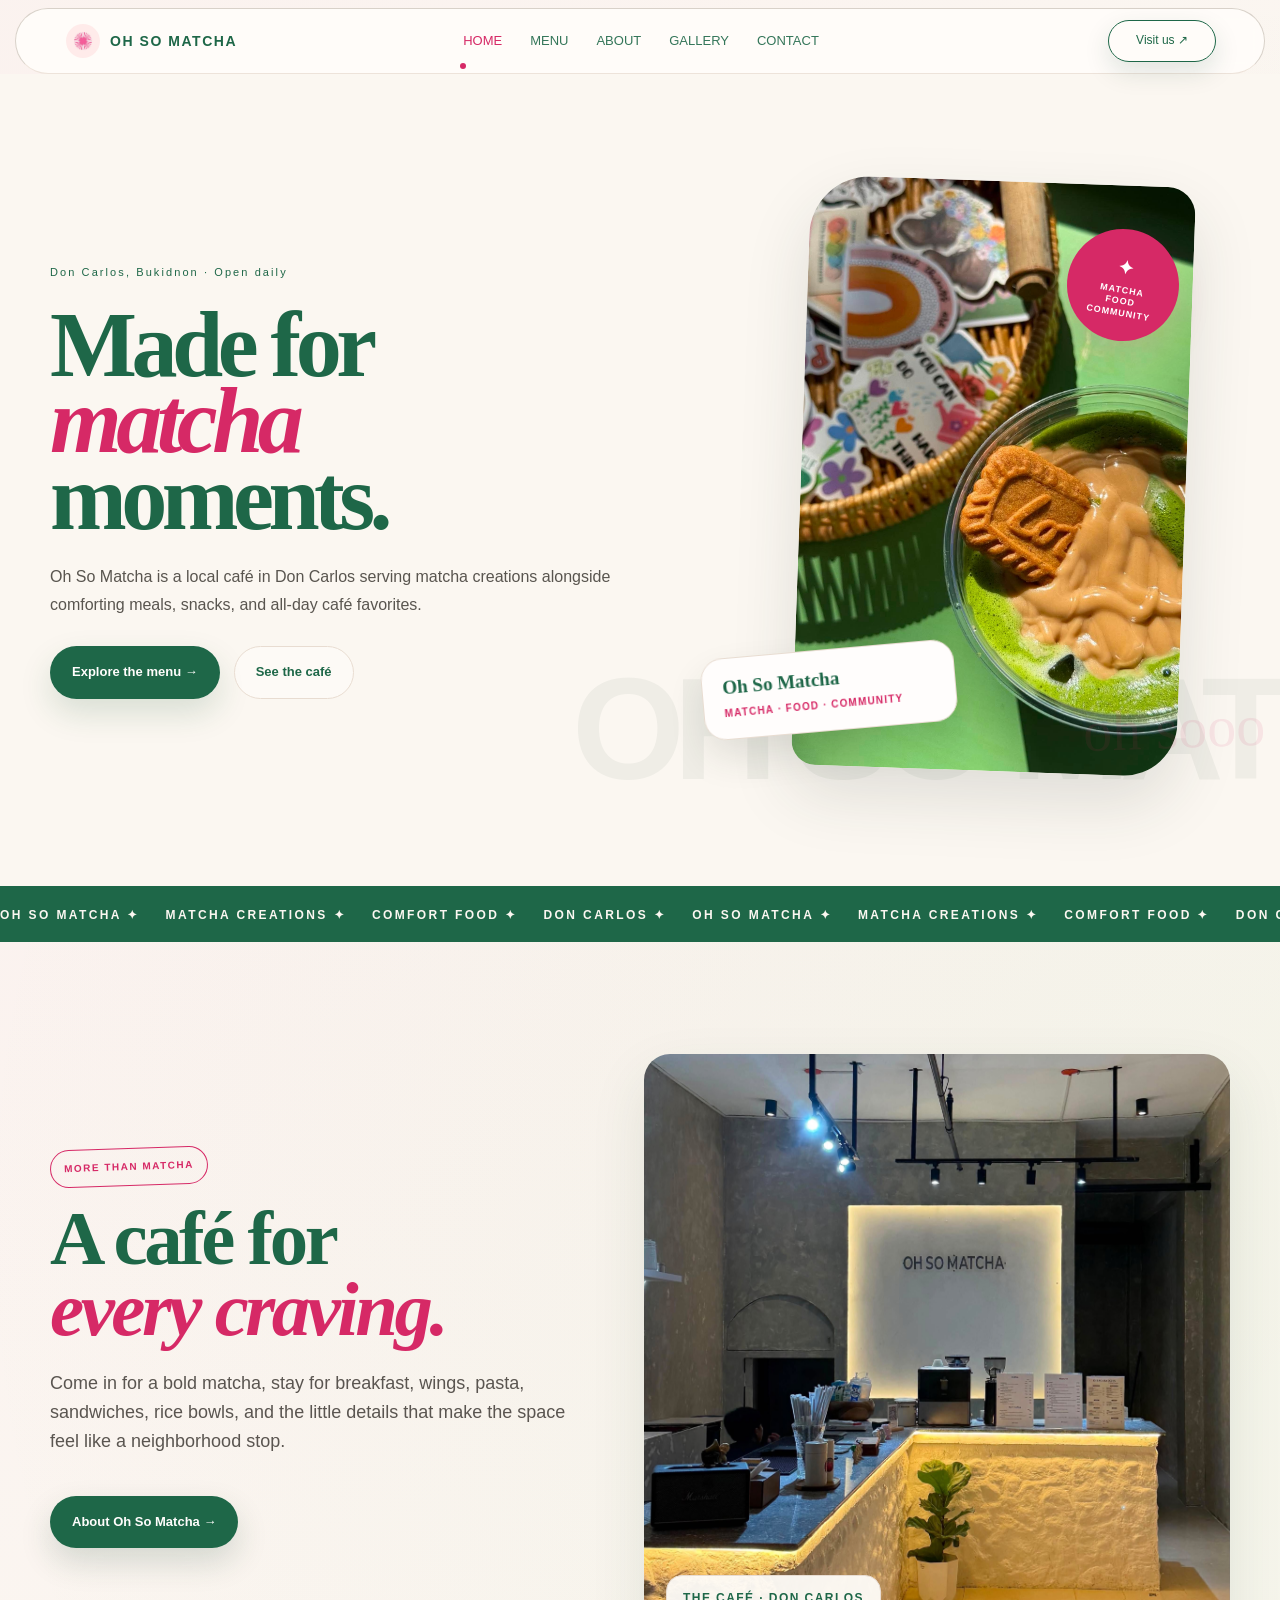
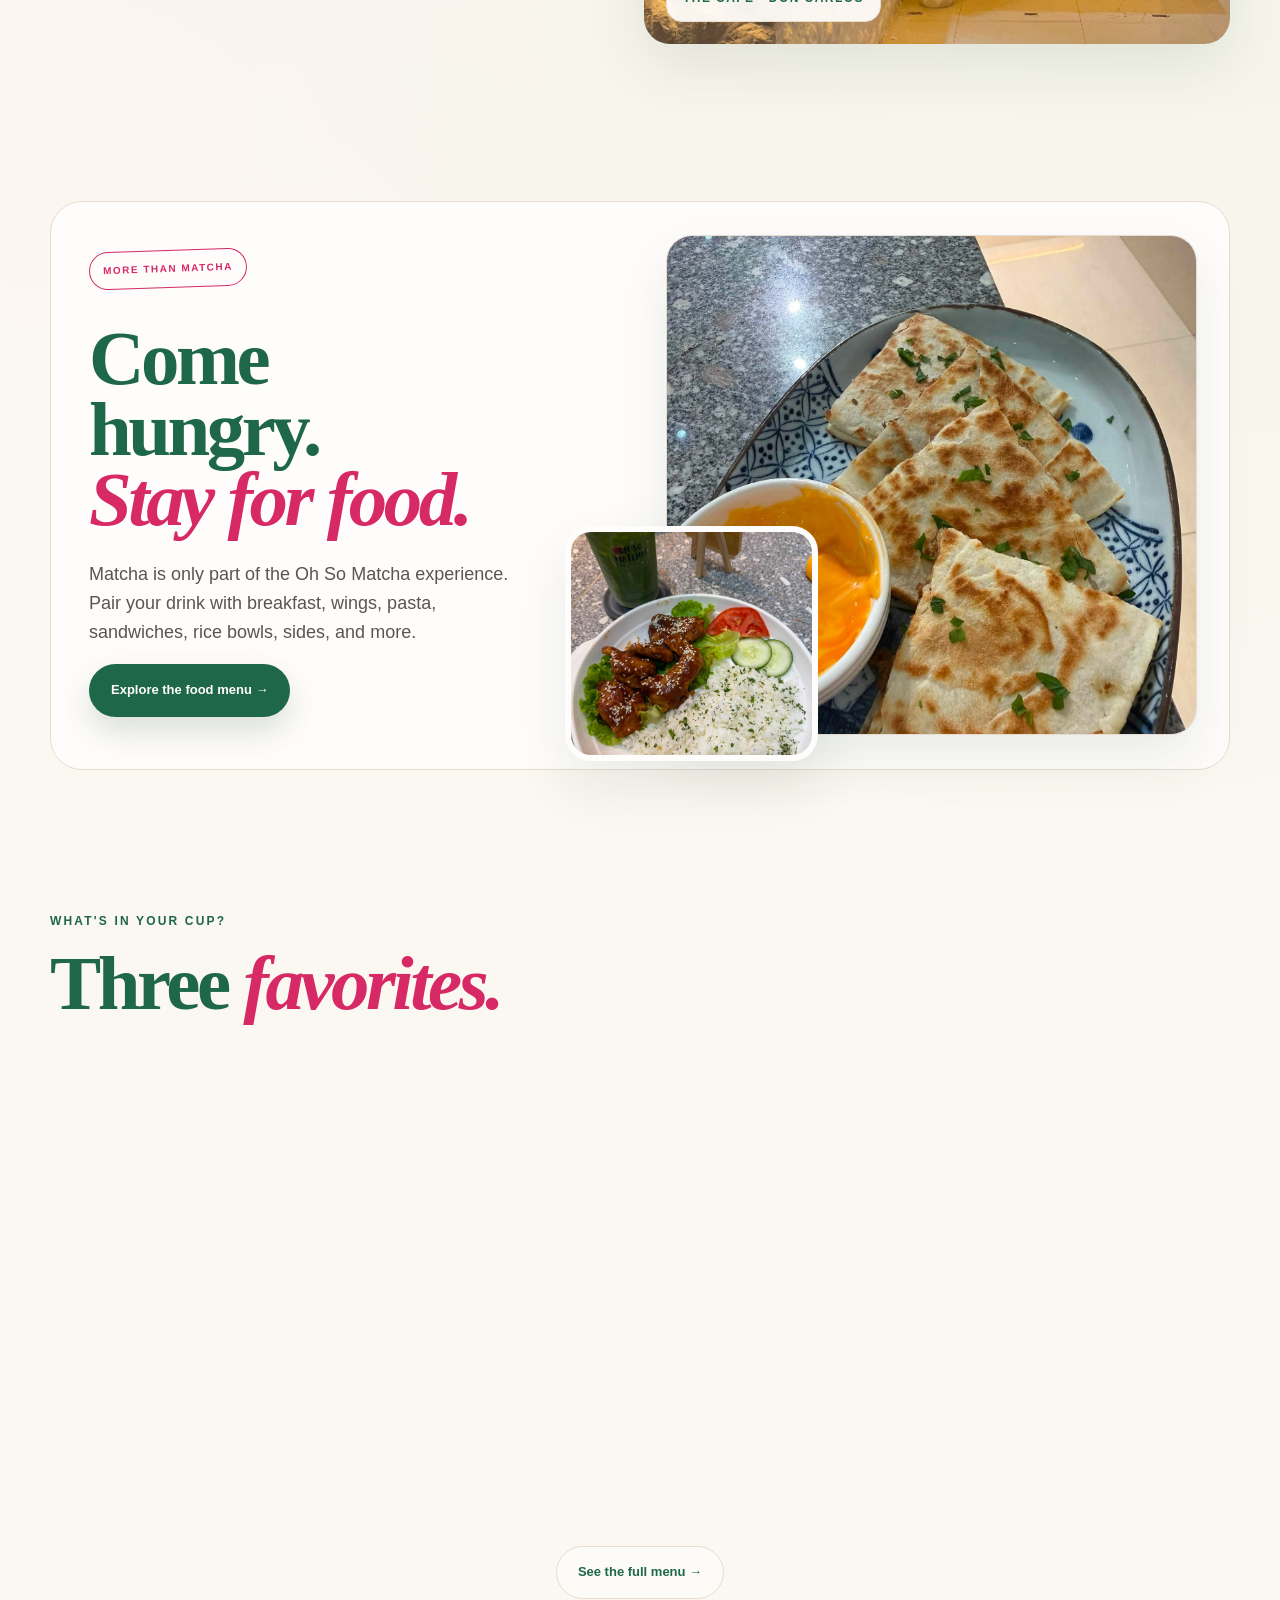
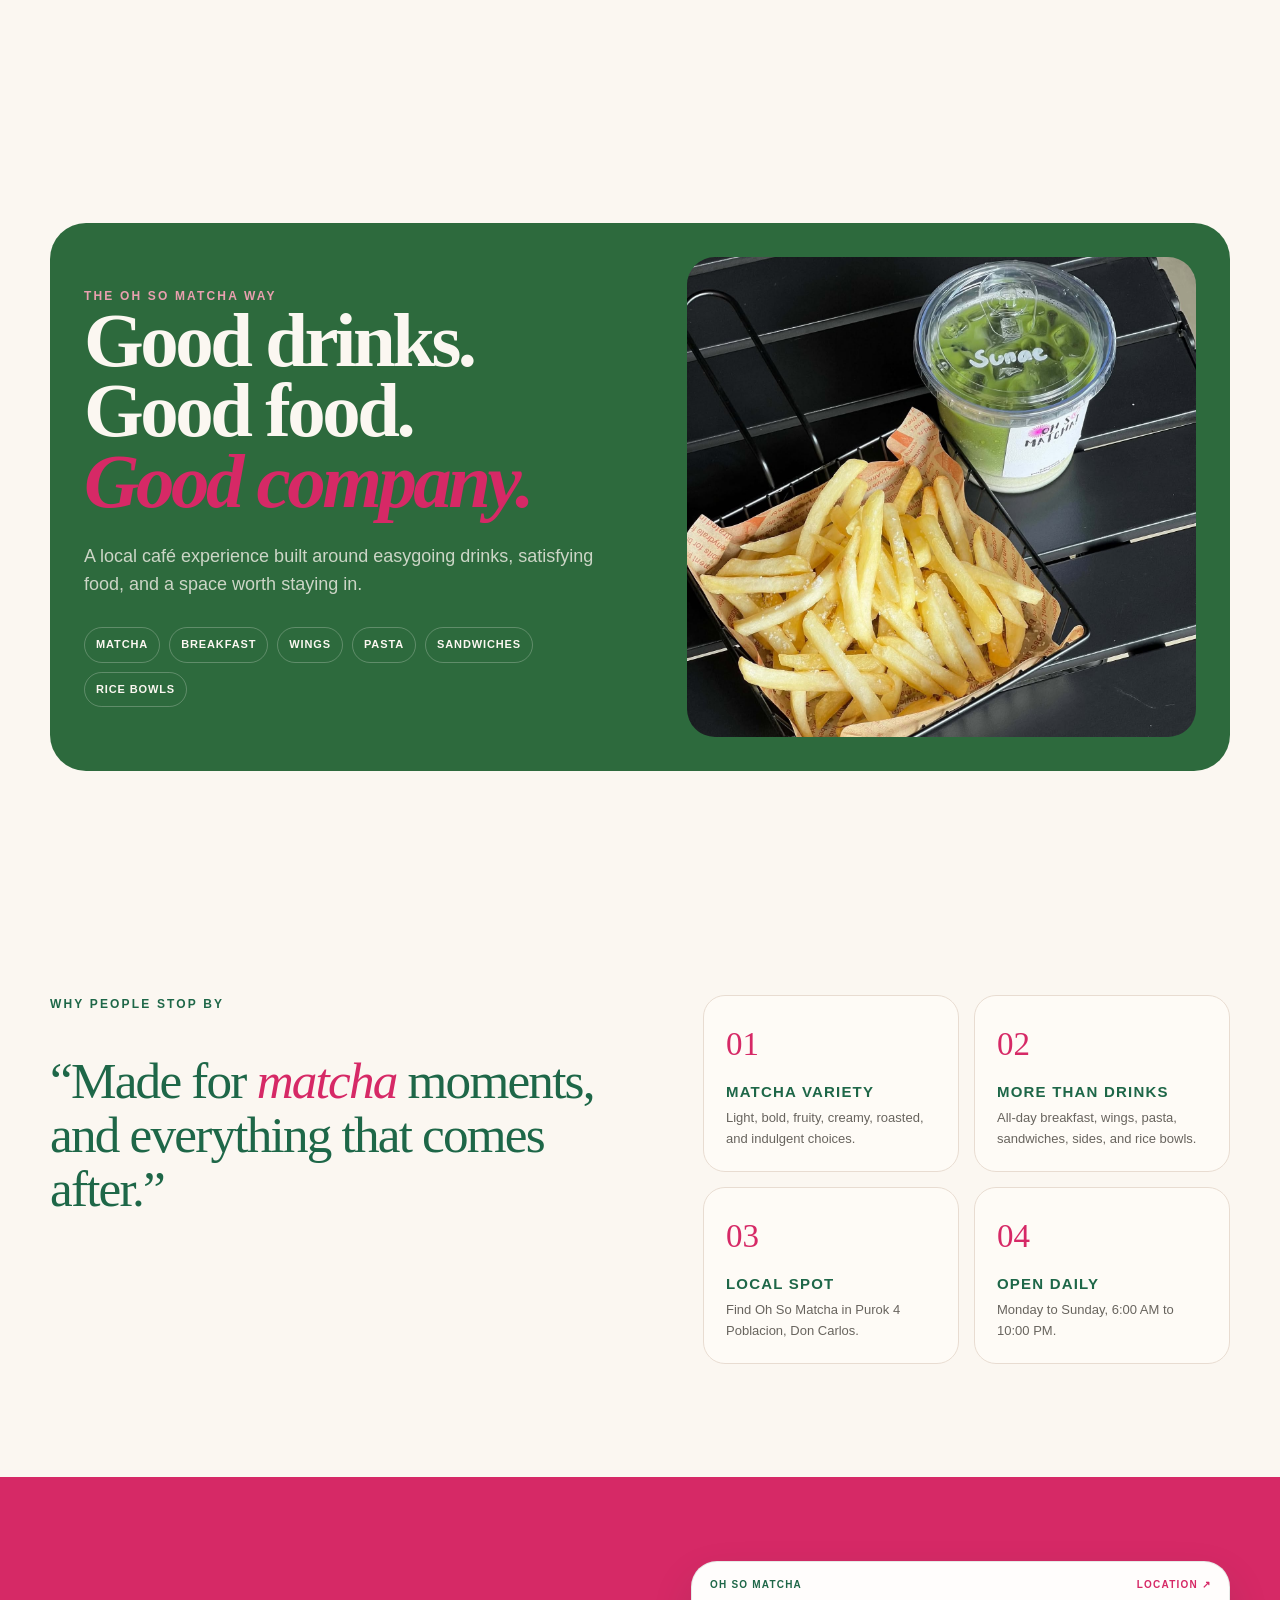
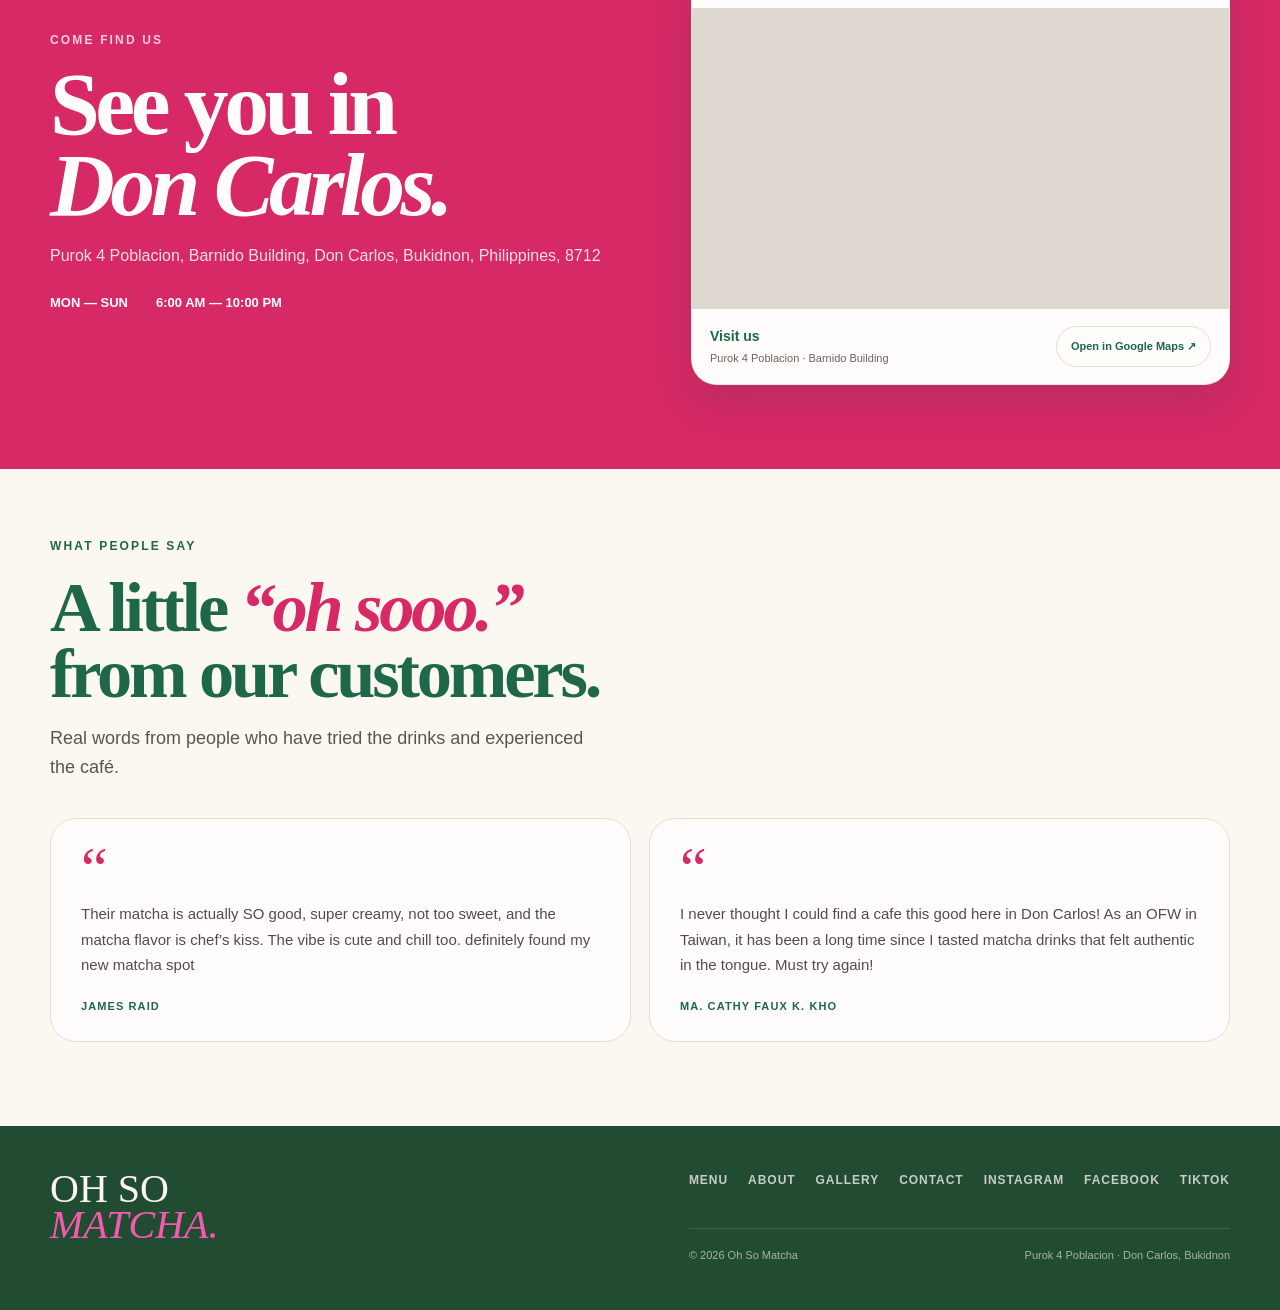
==== commit c385e207: "Add files via upload" ====
--- a/index.html
+++ b/index.html
@@ -1,6 +1,6 @@
 <!doctype html><html lang="en"><head><meta charset="utf-8"><meta name="viewport" content="width=device-width,initial-scale=1"><title>Oh So Matcha — Don Carlos, Bukidnon</title><link rel="stylesheet" href="styles.css"><link rel="icon" type="image/jpeg" href="assets/logo.jpeg"></head><body>
 <header class="site-header"><div class="container nav">
-<a class="brand" href="index.html"><img src="assets/logo.jpeg" alt="Oh So Matcha logo" data-photo-file="logo.jpeg"><span>OH SO MATCHA</span></a>
+<a class="brand" href="index.html"><img src="assets/logo.jpeg" alt="Oh So Matcha logo"><span>OH SO MATCHA</span></a>
 <nav class="nav-links" aria-label="Primary navigation"><a class="active" href="index.html">Home</a><a href="menu.html">Menu</a><a href="about.html">About</a><a href="gallery.html">Gallery</a><a href="contact.html">Contact</a></nav>
 <a class="nav-cta" href="contact.html">Visit us ↗</a>
 <button class="menu-toggle" aria-label="Open menu" aria-expanded="false">☰</button>
@@ -21,7 +21,7 @@
     <div class="hero-screenshot-media">
       <div class="hero-screenshot-backdrop">OH SO MATCHA</div>
       <div class="hero-screenshot-photo">
-        <img src="assets/hero-food.jpg" alt="Matcha drink with a meal at Oh So Matcha" data-photo-file="hero-food.jpg">
+        <img src="assets/hero-food.jpg" alt="Matcha drink with a meal at Oh So Matcha">
       </div>
 
       <div class="hero-screenshot-sticker">
@@ -39,7 +39,7 @@
   </div>
 </section>
 <div class="ticker"><div class="ticker-track"><span>OH SO MATCHA ✦</span><span>MATCHA CREATIONS ✦</span><span>COMFORT FOOD ✦</span><span>DON CARLOS ✦</span><span>OH SO MATCHA ✦</span><span>MATCHA CREATIONS ✦</span><span>COMFORT FOOD ✦</span><span>DON CARLOS ✦</span></div></div>
-<section class="section section-soft"><div class="container section-grid"><div class="reveal"><span class="stamp">More than matcha</span><h2>A café for<br><span class="italic">every craving.</span></h2><p class="lead">Come in for a bold matcha, stay for breakfast, wings, pasta, sandwiches, rice bowls, and the little details that make the space feel like a neighborhood stop.</p><a class="btn btn-primary" href="about.html" style="margin-top:22px">About Oh So Matcha →</a></div><div class="photo-card reveal"><img class="photo-main" src="assets/drinks-three.jpg" alt="Matcha drinks at Oh So Matcha" data-photo-file="drinks-three.jpg"><div class="photo-caption">The café · Don Carlos</div></div></div></section>
+<section class="section section-soft"><div class="container section-grid"><div class="reveal"><span class="stamp">More than matcha</span><h2>A café for<br><span class="italic">every craving.</span></h2><p class="lead">Come in for a bold matcha, stay for breakfast, wings, pasta, sandwiches, rice bowls, and the little details that make the space feel like a neighborhood stop.</p><a class="btn btn-primary" href="about.html" style="margin-top:22px">About Oh So Matcha →</a></div><div class="photo-card reveal"><img class="photo-main" src="assets/drinks-three.jpg" alt="Matcha drinks at Oh So Matcha"><div class="photo-caption">The café · Don Carlos</div></div></div></section>
 <section class="section food-editorial-section">
   <div class="container">
     <div class="food-editorial">
@@ -50,15 +50,16 @@
         <a class="btn btn-primary" href="menu.html">Explore the food menu →</a>
       </div>
       <div class="food-editorial-media">
-        <div class="food-shot food-main reveal"><img src="assets/food-quesadilla.jpg" alt="Quesadilla served at Oh So Matcha" data-photo-file="food-quesadilla.jpg"></div>
-        <div class="food-shot food-side reveal"><img src="assets/food-wings-rice.jpg" alt="Chicken and rice meal at Oh So Matcha" data-photo-file="food-wings-rice.jpg"></div>
+        <div class="food-shot food-main reveal"><img src="assets/food-quesadilla.jpg" alt="Quesadilla served at Oh So Matcha"></div>
+        <div class="food-shot food-side reveal"><img src="assets/food-wings-rice.jpg" alt="Chicken and rice meal at Oh So Matcha"></div>
       </div>
     </div>
   </div>
 </section>
-<section class="section" style="padding-top:30px"><div class="container"><div class="reveal"><div class="eyebrow">What's in your cup?</div><h2>Three <span class="italic">favorites.</span></h2></div><div class="cards"><article class="card reveal"><div class="card-image"><img src="assets/drinks-tray.jpg" alt="Matcha drinks at Oh So Matcha" data-photo-file="drinks-tray.jpg"></div><div class="card-top"><h3>Sunae</h3><div class="price">₱175</div></div><p>Light Level 1 matcha, smooth and subtly sweet.</p></article><article class="card reveal"><div class="card-image"><img src="assets/gallery-dessert-matcha.jpg" alt="Specialty matcha drink at Oh So Matcha" data-photo-file="gallery-dessert-matcha.jpg"></div><div class="card-top"><h3>Banee</h3><div class="price">₱230</div></div><p>Bold matcha topped with banana pudding, sweet and indulgent.</p></article><article class="card reveal"><div class="card-image"><img src="assets/drinks-cookie-butter.jpg" alt="Strawberry and matcha drinks" data-photo-file="drinks-cookie-butter.jpg"></div><div class="card-top"><h3>Berry Kiss</h3><div class="price">₱200</div></div><p>Bright strawberry matcha finished with strawberry cold foam.</p></article></div><div class="actions" style="justify-content:center;margin-top:30px"><a class="btn btn-secondary" href="menu.html">See the full menu →</a></div></div></section>
-<section class="section"><div class="container"><div class="split-panel reveal"><div><div class="eyebrow" style="color:#e9a0af">The Oh So Matcha way</div><h2>Good drinks.<br>Good food.<br><span class="italic">Good company.</span></h2><p class="lead">A local café experience built around easygoing drinks, satisfying food, and a space worth staying in.</p><div class="pills"><span class="pill">Matcha</span><span class="pill">Breakfast</span><span class="pill">Wings</span><span class="pill">Pasta</span><span class="pill">Sandwiches</span><span class="pill">Rice bowls</span></div></div><div class="panel-photo"><img src="assets/food-fries-matcha.jpg" alt="Fries served with matcha at Oh So Matcha" data-photo-file="food-fries-matcha.jpg"></div></div></div></section>
+<section class="section" style="padding-top:30px"><div class="container"><div class="reveal"><div class="eyebrow">What's in your cup?</div><h2>Three <span class="italic">favorites.</span></h2></div><div class="cards"><article class="card reveal"><div class="card-image"><img src="assets/drinks-tray.jpg" alt="Matcha drinks at Oh So Matcha"></div><div class="card-top"><h3>Sunae</h3><div class="price">₱175</div></div><p>Light Level 1 matcha, smooth and subtly sweet.</p></article><article class="card reveal"><div class="card-image"><img src="assets/gallery-dessert-matcha.jpg" alt="Specialty matcha drink at Oh So Matcha"></div><div class="card-top"><h3>Banee</h3><div class="price">₱230</div></div><p>Bold matcha topped with banana pudding, sweet and indulgent.</p></article><article class="card reveal"><div class="card-image"><img src="assets/drinks-cookie-butter.jpg" alt="Strawberry and matcha drinks"></div><div class="card-top"><h3>Berry Kiss</h3><div class="price">₱200</div></div><p>Bright strawberry matcha finished with strawberry cold foam.</p></article></div><div class="actions" style="justify-content:center;margin-top:30px"><a class="btn btn-secondary" href="menu.html">See the full menu →</a></div></div></section>
+<section class="section"><div class="container"><div class="split-panel reveal"><div><div class="eyebrow" style="color:#e9a0af">The Oh So Matcha way</div><h2>Good drinks.<br>Good food.<br><span class="italic">Good company.</span></h2><p class="lead">A local café experience built around easygoing drinks, satisfying food, and a space worth staying in.</p><div class="pills"><span class="pill">Matcha</span><span class="pill">Breakfast</span><span class="pill">Wings</span><span class="pill">Pasta</span><span class="pill">Sandwiches</span><span class="pill">Rice bowls</span></div></div><div class="panel-photo"><img src="assets/food-fries-matcha.jpg" alt="Fries served with matcha at Oh So Matcha"></div></div></div></section>
 <section class="section"><div class="container feature-grid"><div class="reveal"><div class="eyebrow">Why people stop by</div><div class="quote">“Made for <em>matcha</em> moments, and everything that comes after.”</div></div><div class="mini-grid"><div class="mini-tile reveal"><div class="num">01</div><h3>Matcha variety</h3><p>Light, bold, fruity, creamy, roasted, and indulgent choices.</p></div><div class="mini-tile reveal"><div class="num">02</div><h3>More than drinks</h3><p>All-day breakfast, wings, pasta, sandwiches, sides, and rice bowls.</p></div><div class="mini-tile reveal"><div class="num">03</div><h3>Local spot</h3><p>Find Oh So Matcha in Purok 4 Poblacion, Don Carlos.</p></div><div class="mini-tile reveal"><div class="num">04</div><h3>Open daily</h3><p>Monday to Sunday, 6:00 AM to 10:00 PM.</p></div></div></div></section>
+<section class="location"><div class="container location-grid"><div class="reveal"><div class="eyebrow">Come find us</div><h2>See you in<br><span style="font-style:italic">Don Carlos.</span></h2><p class="location-copy">Purok 4 Poblacion, Barnido Building, Don Carlos, Bukidnon, Philippines, 8712</p><div class="location-meta"><span>MON — SUN</span><span>6:00 AM — 10:00 PM</span></div></div><div class="location-map reveal"><div class="map-head"><span class="map-label">OH SO MATCHA</span><span class="map-open">LOCATION ↗</span></div><div class="map-embed"><iframe loading="lazy" src="https://www.google.com/maps?q=Oh%20So%20Matcha%2C%20Don%20Carlos%2C%20Bukidnon&output=embed" title="Oh So Matcha location map"></iframe></div><div class="map-footer"><div><strong>Visit us</strong><span>Purok 4 Poblacion · Barnido Building</span></div><a class="btn btn-secondary" href="https://maps.app.goo.gl/jMz7MjJi7qT272FU8" target="_blank" rel="noopener">Open in Google Maps ↗</a></div></div></div></section>
 <section class="section testimonials-section home-testimonials">
   <div class="container">
     <div class="eyebrow reveal">What people say</div>
@@ -84,6 +85,5 @@
 </section>
 
 
-<section class="location"><div class="container location-grid"><div class="reveal"><div class="eyebrow">Come find us</div><h2>See you in<br><span style="font-style:italic">Don Carlos.</span></h2><p class="location-copy">Purok 4 Poblacion, Barnido Building, Don Carlos, Bukidnon, Philippines, 8712</p><div class="location-meta"><span>MON — SUN</span><span>6:00 AM — 10:00 PM</span></div></div><div class="location-map reveal"><div class="map-head"><span class="map-label">OH SO MATCHA</span><span class="map-open">LOCATION ↗</span></div><div class="map-embed"><iframe loading="lazy" src="https://www.google.com/maps?q=Oh%20So%20Matcha%2C%20Don%20Carlos%2C%20Bukidnon&output=embed" title="Oh So Matcha location map"></iframe></div><div class="map-footer"><div><strong>Visit us</strong><span>Purok 4 Poblacion · Barnido Building</span></div><a class="btn btn-secondary" href="https://maps.app.goo.gl/jMz7MjJi7qT272FU8" target="_blank" rel="noopener">Open in Google Maps ↗</a></div></div></div></section>
 </main>
 <footer class="site-footer"><div class="container"><div class="footer-grid"><div class="footer-brand">OH SO<br><em>MATCHA.</em></div><div><div class="footer-links"><a href="menu.html">Menu</a><a href="about.html">About</a><a href="gallery.html">Gallery</a><a href="contact.html">Contact</a><a href="https://www.instagram.com/_ohsomatcha" target="_blank" rel="noopener">Instagram</a><a href="https://www.facebook.com/profile.php?id=61583542695204" target="_blank" rel="noopener">Facebook</a><a href="https://www.tiktok.com/@_ohsomatcha" target="_blank" rel="noopener">TikTok</a></div><div class="footer-bottom"><span>© 2026 Oh So Matcha</span><span>Purok 4 Poblacion · Don Carlos, Bukidnon</span></div></div></div></div></footer><script src="script.js"></script><div class="cursor-badge">VIEW</div><div class="lightbox" aria-hidden="true"><button aria-label="Close image">×</button><img src="" alt=""></div></body></html>
--- a/styles.css
+++ b/styles.css
@@ -783,36 +783,68 @@
 .home-testimonials .section-heading{max-width:760px}
 .home-testimonials .testimonial-grid{margin-top:34px}
 
-/* Missing-photo helper: shows the exact filename when an image asset is deleted/missing. */
-img.photo-missing{
-  display:none !important;
-}
-.missing-photo{
-  min-height:180px;
-  width:100%;
-  display:flex;
-  flex-direction:column;
-  align-items:center;
-  justify-content:center;
-  gap:7px;
-  padding:24px;
-  text-align:center;
-  border:1.5px dashed rgba(30,103,72,.32);
-  border-radius:24px;
-  background:#FBF7F1;
-  color:#1E6748;
-}
-.missing-photo strong{
-  font:900 10px/1.2 Arial,Helvetica,sans-serif;
-  letter-spacing:.15em;
-  text-transform:uppercase;
-}
-.missing-photo code{
-  font:700 13px/1.45 ui-monospace,SFMono-Regular,Consolas,monospace;
-  color:#D62966;
-  word-break:break-word;
-}
-.missing-photo small{
-  font:400 11px/1.5 Arial,Helvetica,sans-serif;
-  color:#6D6963;
-}
+/* FINAL MOBILE HEADER + LIGHTBOX FIX */
+.cursor-badge{
+  position:fixed;left:0;top:0;z-index:9999;
+  transform:translate(-50%,-50%);
+  opacity:0;visibility:hidden;pointer-events:none;
+  padding:9px 11px;border-radius:999px;
+  background:var(--ink);color:#fff;
+  font:900 9px/1 Arial,Helvetica,sans-serif;
+  letter-spacing:.1em;
+}
+.cursor-badge.show{opacity:1;visibility:visible}
+
+.lightbox{
+  position:fixed;inset:0;z-index:10000;display:none;
+  place-items:center;padding:28px;
+  background:rgba(18,35,28,.78);
+  backdrop-filter:blur(8px);
+}
+.lightbox.open{display:grid}
+.lightbox img{
+  display:block;width:auto;max-width:min(94vw,1100px);max-height:88vh;
+  object-fit:contain;border-radius:20px;
+  box-shadow:0 25px 80px rgba(0,0,0,.35);
+}
+.lightbox img[src=""]{display:none}
+.lightbox button{
+  position:absolute;top:18px;right:20px;width:42px;height:42px;
+  border:1px solid rgba(255,255,255,.45);border-radius:50%;
+  background:rgba(255,255,255,.92);color:var(--ink);
+  display:grid;place-items:center;font-size:25px;line-height:1;
+  cursor:pointer;z-index:2;
+}
+
+@media(max-width:900px){
+  .site-header .nav{position:relative;height:68px}
+  .site-header .nav-links{
+    display:none !important;
+    position:absolute;left:0;right:0;top:calc(100% + 8px);
+    flex-direction:column;align-items:stretch;gap:0;
+    padding:10px 18px 14px;
+    background:rgba(255,253,250,.98);
+    border:1px solid var(--line);border-radius:22px;
+    box-shadow:0 20px 42px rgba(30,103,72,.12);
+  }
+  .site-header .nav-links.open{display:flex !important}
+  .site-header .nav-links a{display:block;padding:13px 8px}
+  .site-header .nav-links a::after{display:none}
+  .site-header .menu-toggle{
+    display:grid !important;place-items:center;
+    width:42px;height:42px;border:0;background:transparent;
+    color:var(--ink);cursor:pointer;
+  }
+  .site-header .nav-cta{display:none}
+}
+@media(min-width:901px){
+  .site-header .menu-toggle{display:none !important}
+  .site-header .nav-links{display:flex !important}
+}
+@media(max-width:620px){
+  .site-header{width:calc(100% - 22px);margin-inline:auto;border-radius:999px}
+  .site-header .nav{height:64px;padding:0 10px 0 14px}
+  .site-header .brand img{width:32px;height:32px}
+  .site-header .brand span{font-size:10px;letter-spacing:.15em}
+  .site-header .nav-links{top:calc(100% + 8px);border-radius:20px}
+}
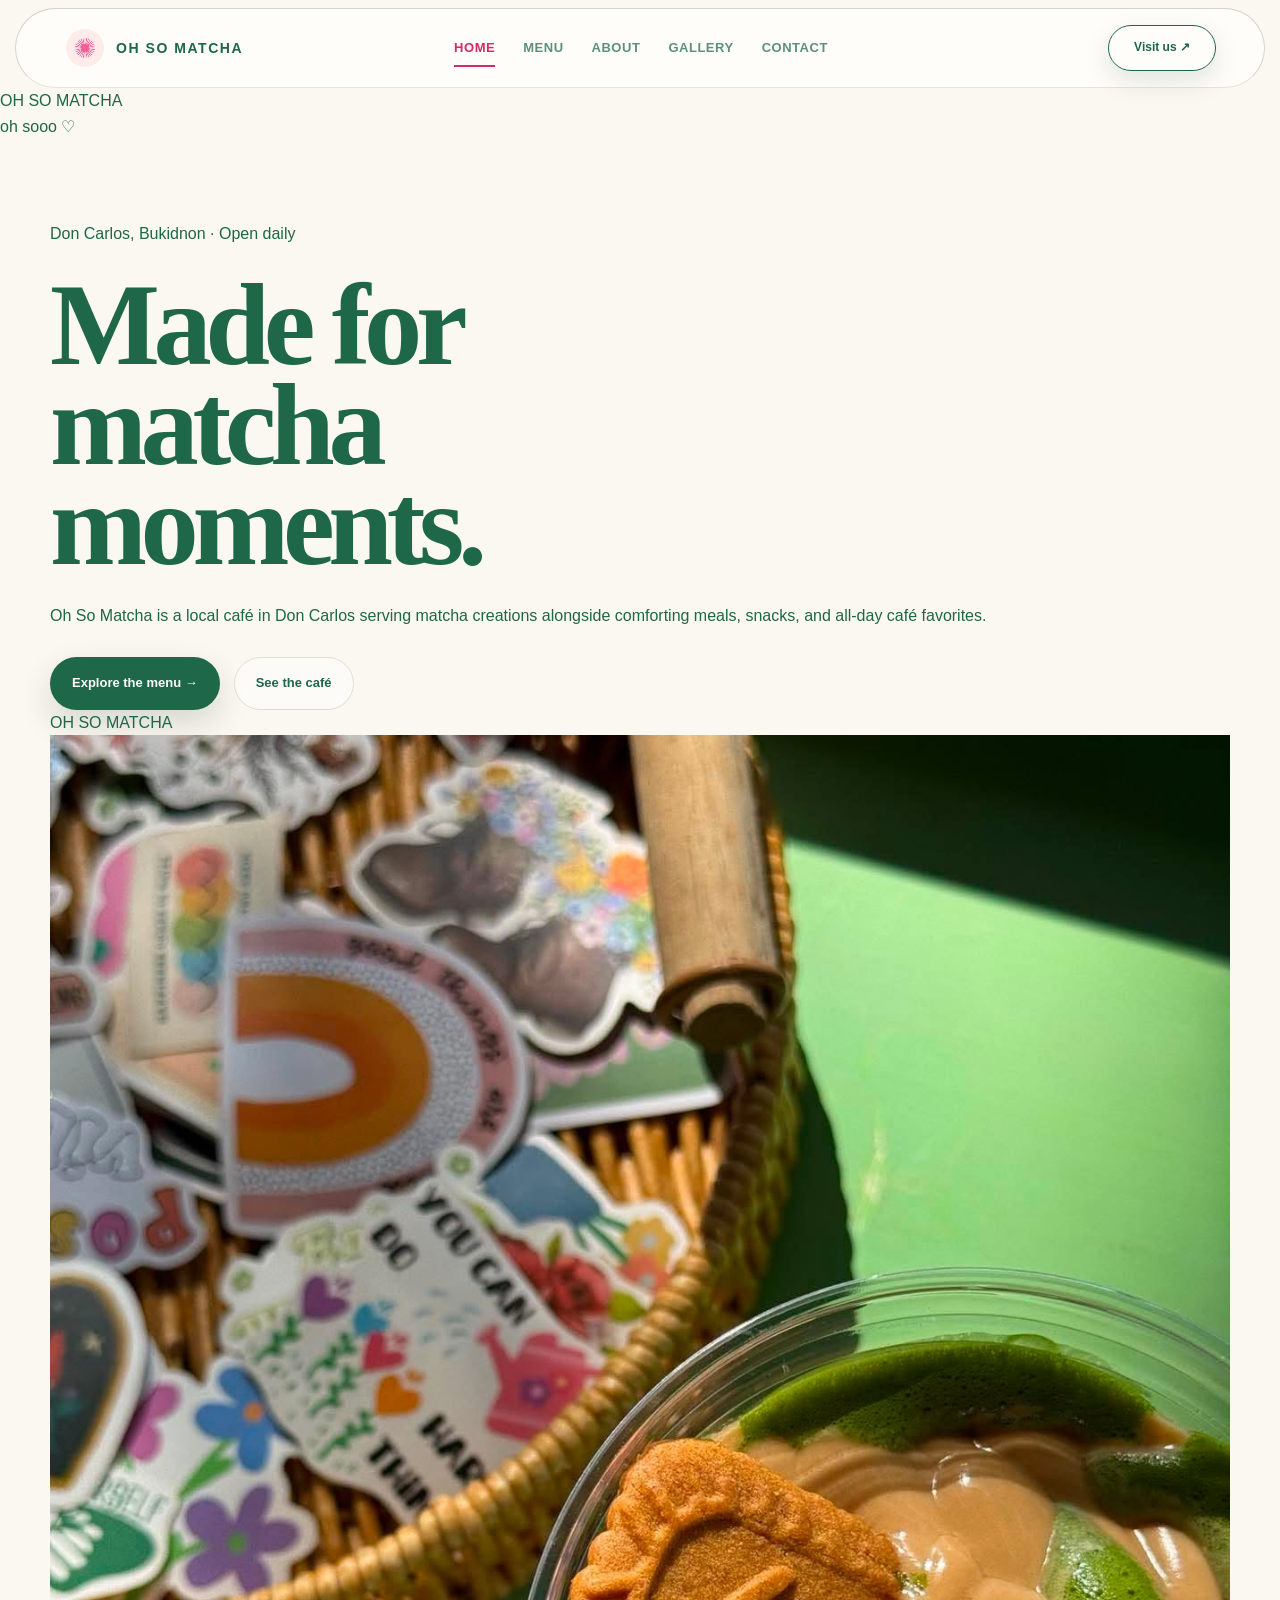
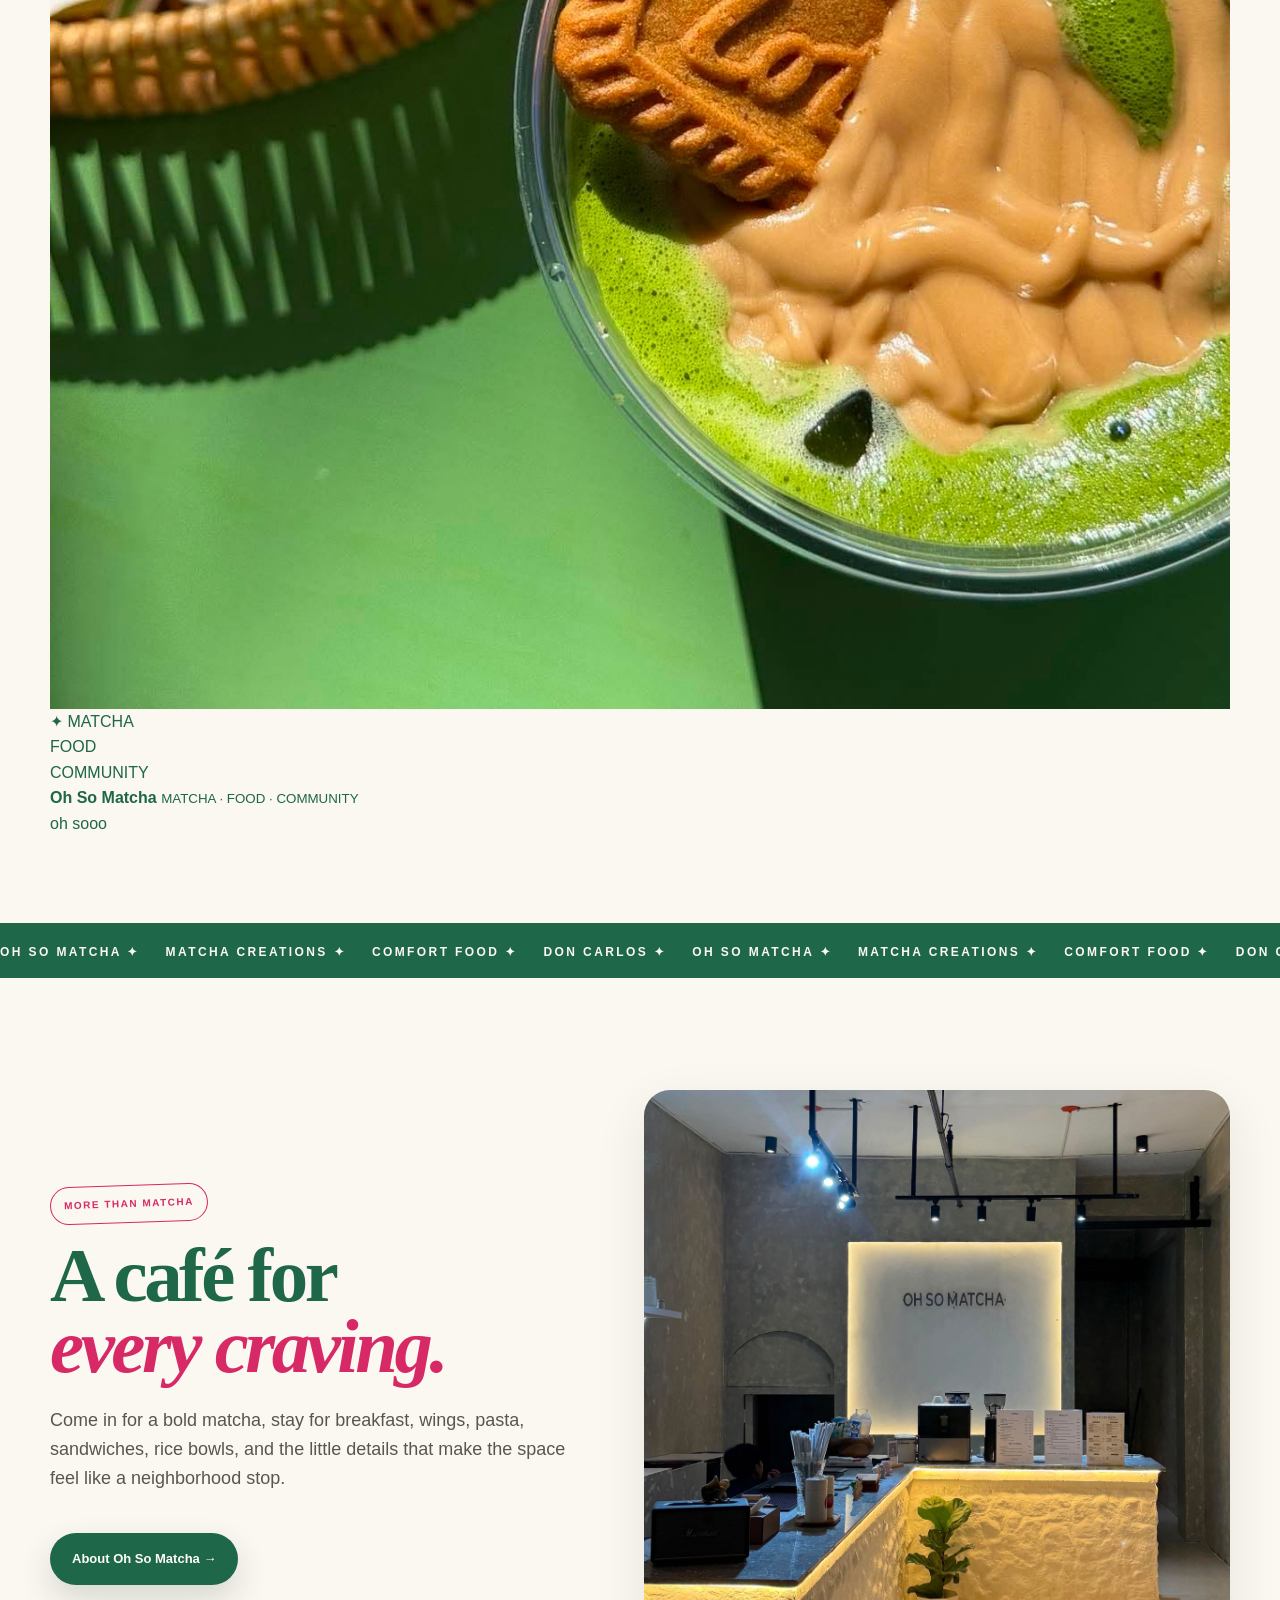
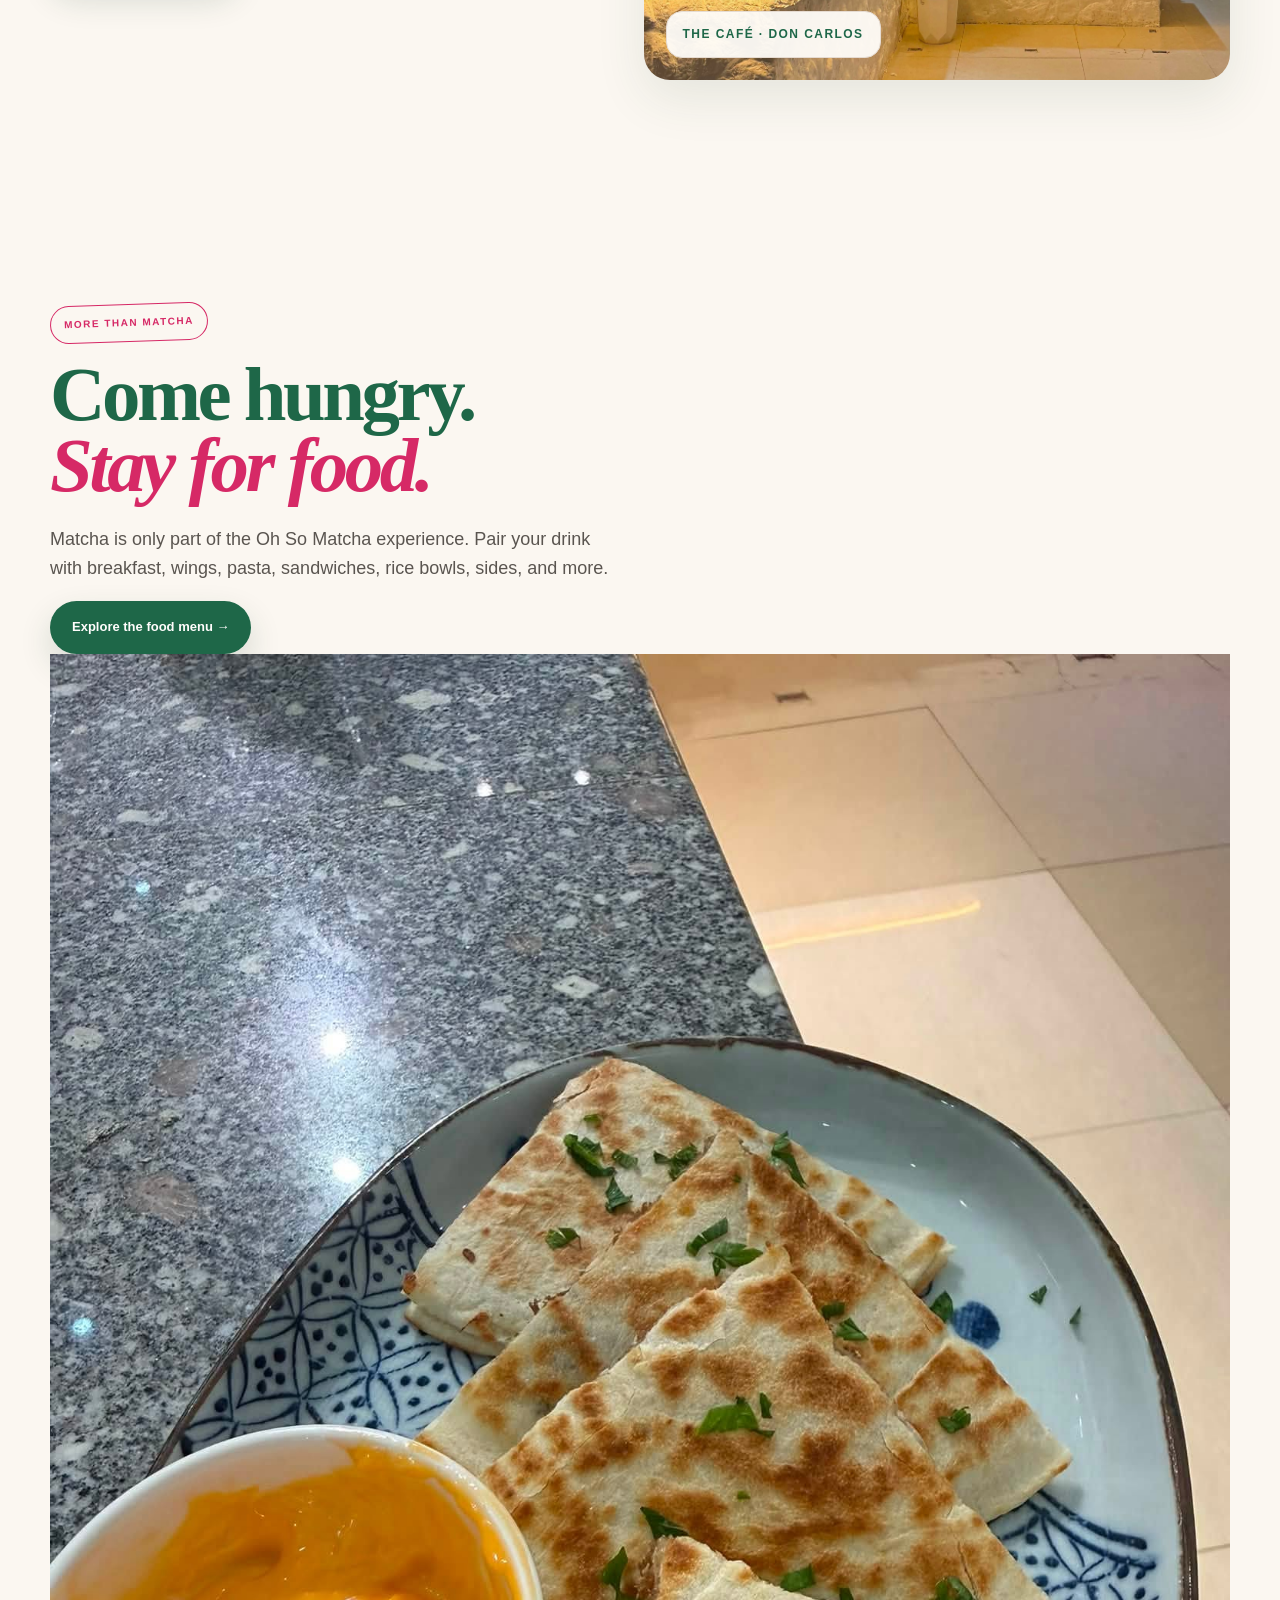
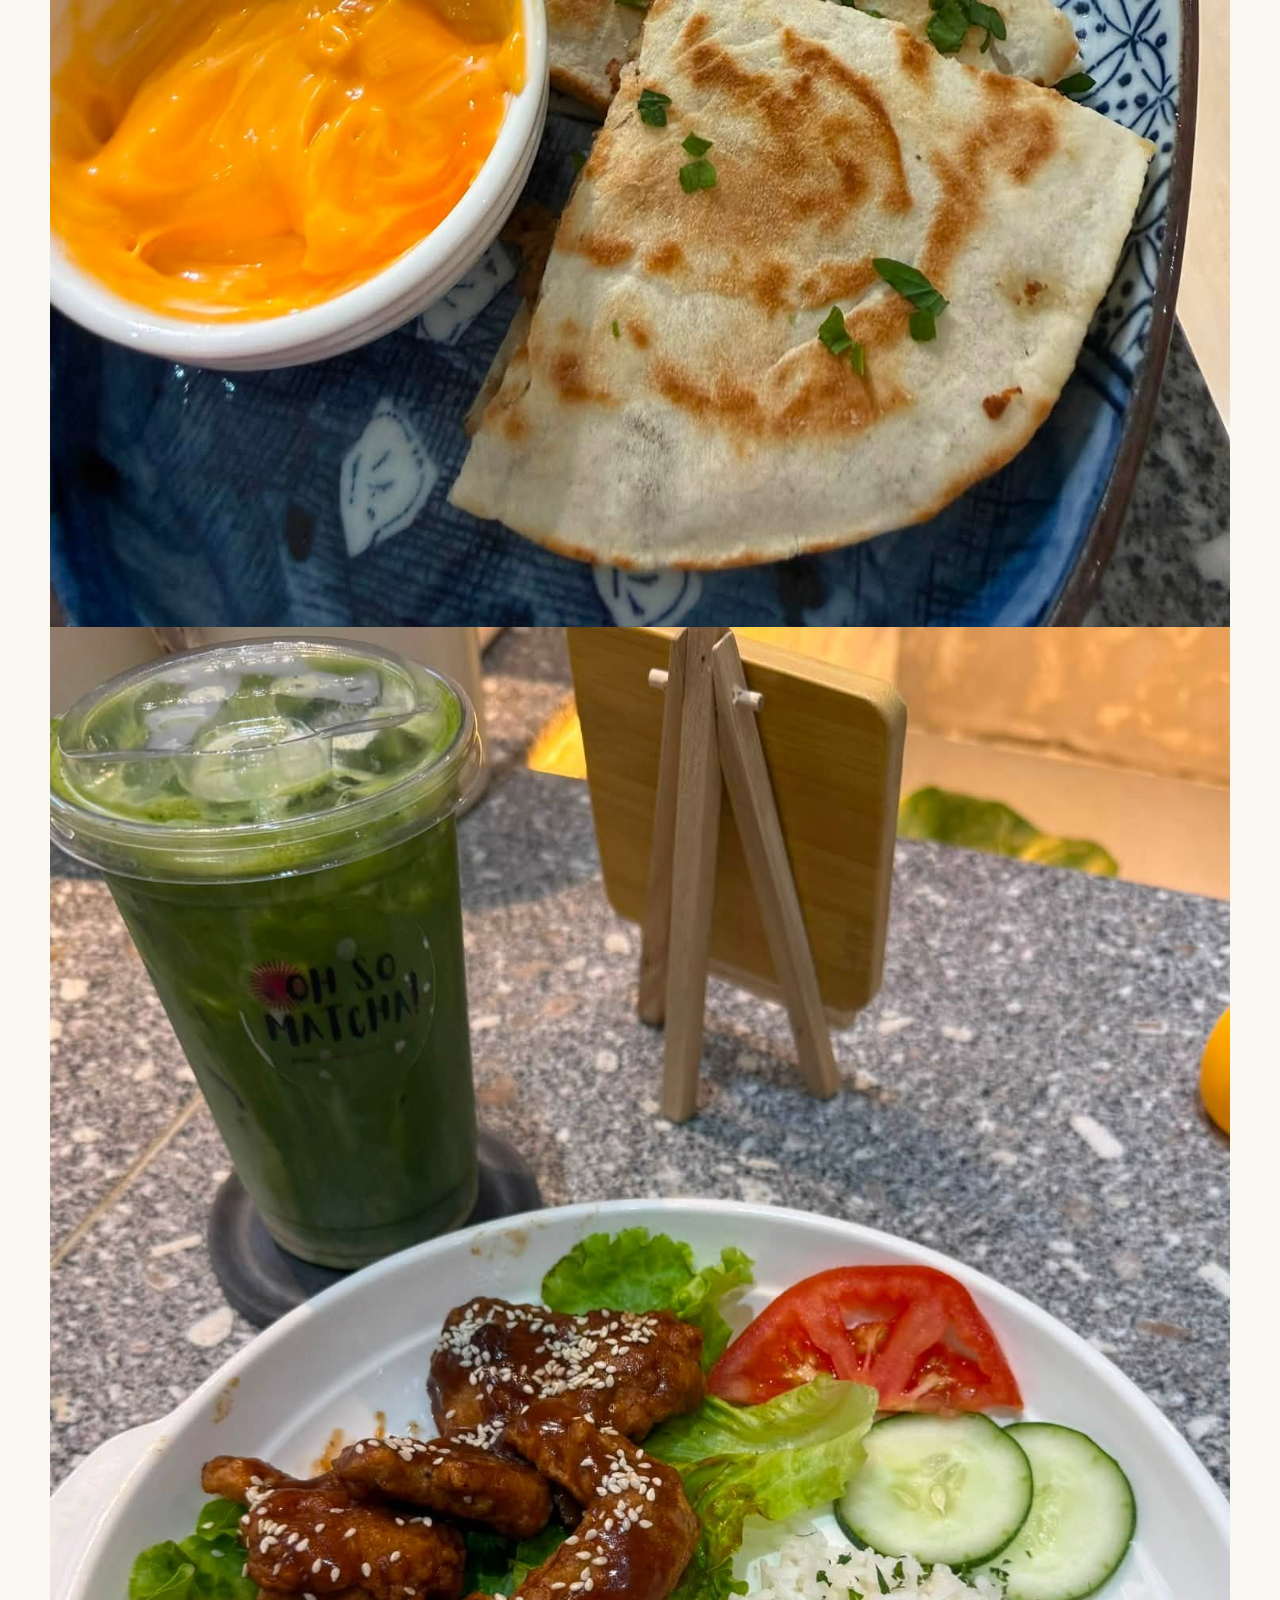
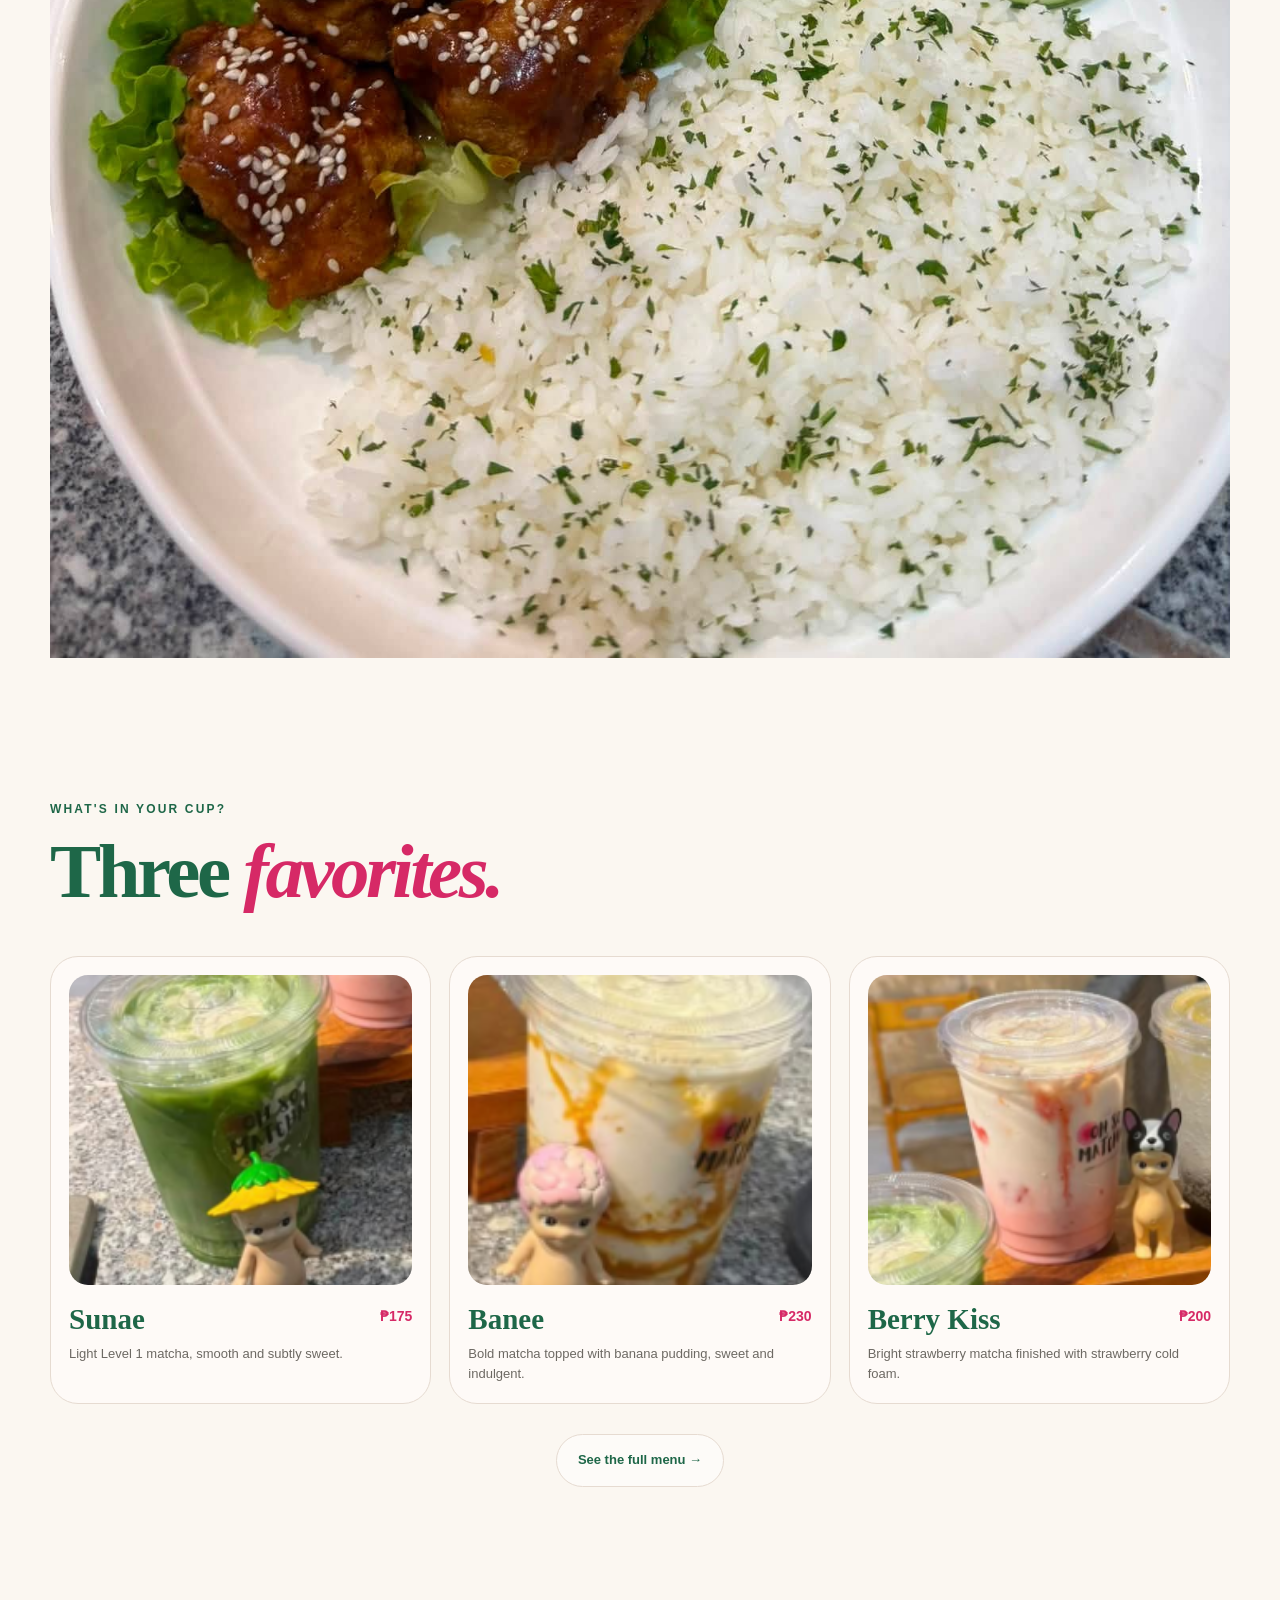
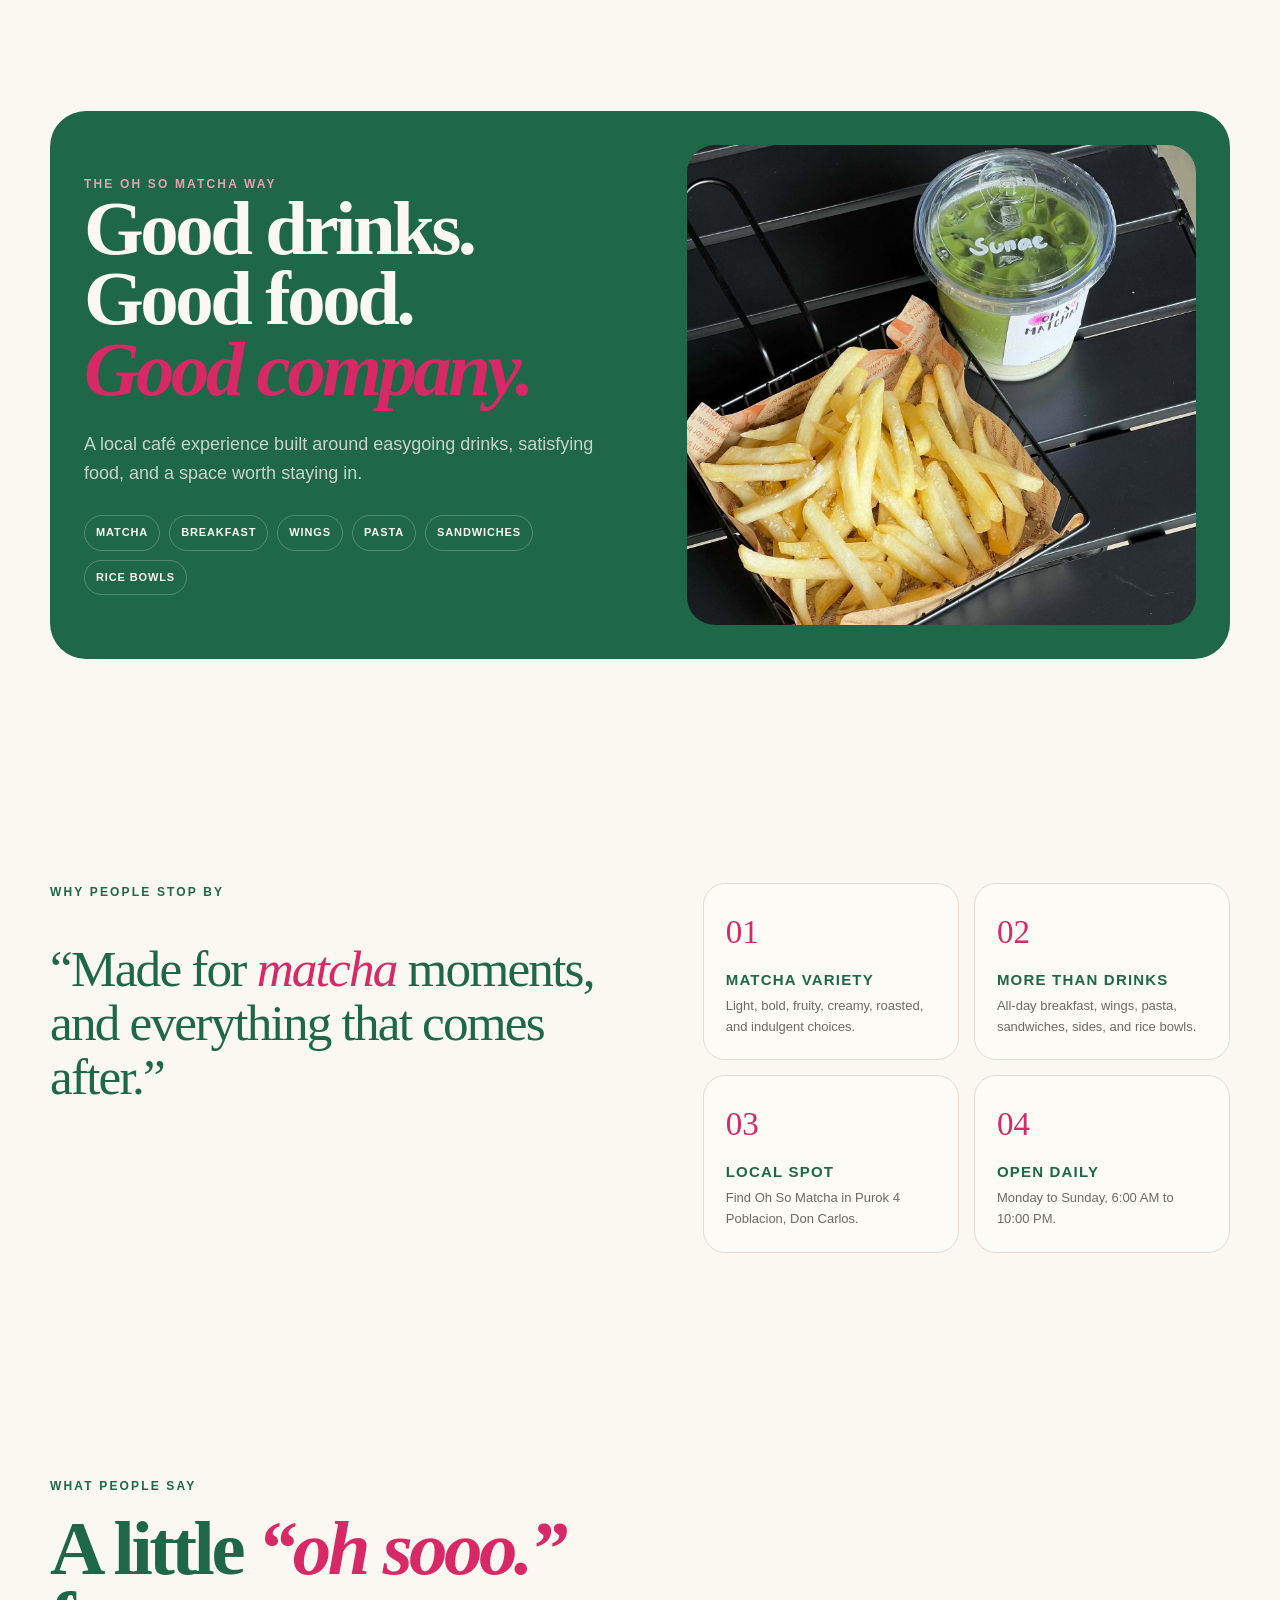
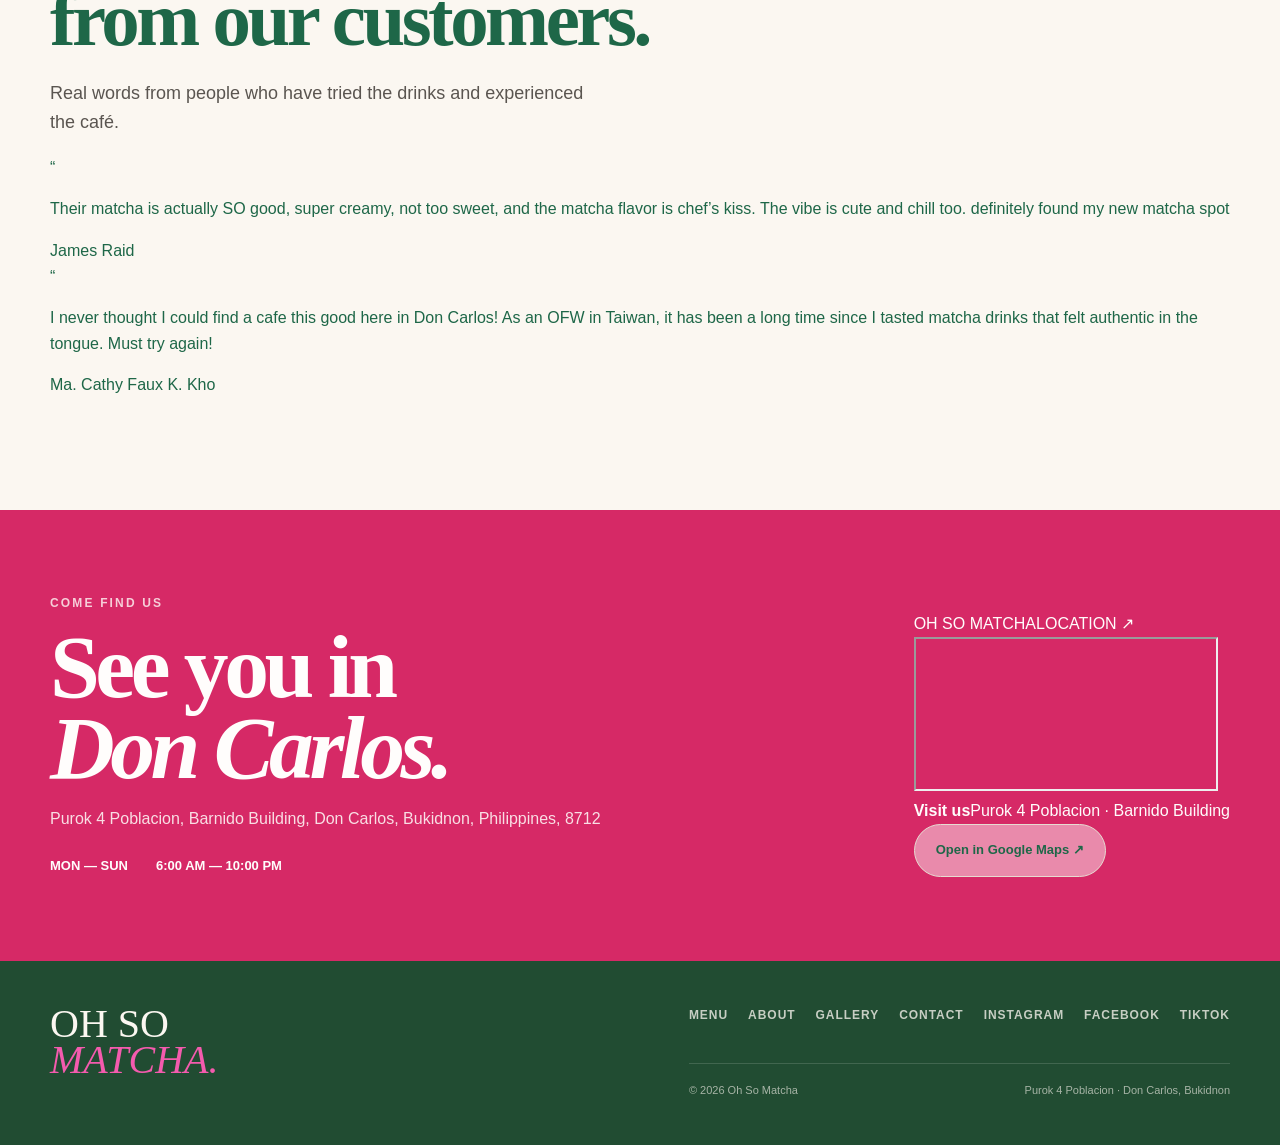
==== commit 1adc2ca6: "Update index.html" ====
--- a/index.html
+++ b/index.html
@@ -59,7 +59,6 @@
 <section class="section" style="padding-top:30px"><div class="container"><div class="reveal"><div class="eyebrow">What's in your cup?</div><h2>Three <span class="italic">favorites.</span></h2></div><div class="cards"><article class="card reveal"><div class="card-image"><img src="assets/drinks-tray.jpg" alt="Matcha drinks at Oh So Matcha"></div><div class="card-top"><h3>Sunae</h3><div class="price">₱175</div></div><p>Light Level 1 matcha, smooth and subtly sweet.</p></article><article class="card reveal"><div class="card-image"><img src="assets/gallery-dessert-matcha.jpg" alt="Specialty matcha drink at Oh So Matcha"></div><div class="card-top"><h3>Banee</h3><div class="price">₱230</div></div><p>Bold matcha topped with banana pudding, sweet and indulgent.</p></article><article class="card reveal"><div class="card-image"><img src="assets/drinks-cookie-butter.jpg" alt="Strawberry and matcha drinks"></div><div class="card-top"><h3>Berry Kiss</h3><div class="price">₱200</div></div><p>Bright strawberry matcha finished with strawberry cold foam.</p></article></div><div class="actions" style="justify-content:center;margin-top:30px"><a class="btn btn-secondary" href="menu.html">See the full menu →</a></div></div></section>
 <section class="section"><div class="container"><div class="split-panel reveal"><div><div class="eyebrow" style="color:#e9a0af">The Oh So Matcha way</div><h2>Good drinks.<br>Good food.<br><span class="italic">Good company.</span></h2><p class="lead">A local café experience built around easygoing drinks, satisfying food, and a space worth staying in.</p><div class="pills"><span class="pill">Matcha</span><span class="pill">Breakfast</span><span class="pill">Wings</span><span class="pill">Pasta</span><span class="pill">Sandwiches</span><span class="pill">Rice bowls</span></div></div><div class="panel-photo"><img src="assets/food-fries-matcha.jpg" alt="Fries served with matcha at Oh So Matcha"></div></div></div></section>
 <section class="section"><div class="container feature-grid"><div class="reveal"><div class="eyebrow">Why people stop by</div><div class="quote">“Made for <em>matcha</em> moments, and everything that comes after.”</div></div><div class="mini-grid"><div class="mini-tile reveal"><div class="num">01</div><h3>Matcha variety</h3><p>Light, bold, fruity, creamy, roasted, and indulgent choices.</p></div><div class="mini-tile reveal"><div class="num">02</div><h3>More than drinks</h3><p>All-day breakfast, wings, pasta, sandwiches, sides, and rice bowls.</p></div><div class="mini-tile reveal"><div class="num">03</div><h3>Local spot</h3><p>Find Oh So Matcha in Purok 4 Poblacion, Don Carlos.</p></div><div class="mini-tile reveal"><div class="num">04</div><h3>Open daily</h3><p>Monday to Sunday, 6:00 AM to 10:00 PM.</p></div></div></div></section>
-<section class="location"><div class="container location-grid"><div class="reveal"><div class="eyebrow">Come find us</div><h2>See you in<br><span style="font-style:italic">Don Carlos.</span></h2><p class="location-copy">Purok 4 Poblacion, Barnido Building, Don Carlos, Bukidnon, Philippines, 8712</p><div class="location-meta"><span>MON — SUN</span><span>6:00 AM — 10:00 PM</span></div></div><div class="location-map reveal"><div class="map-head"><span class="map-label">OH SO MATCHA</span><span class="map-open">LOCATION ↗</span></div><div class="map-embed"><iframe loading="lazy" src="https://www.google.com/maps?q=Oh%20So%20Matcha%2C%20Don%20Carlos%2C%20Bukidnon&output=embed" title="Oh So Matcha location map"></iframe></div><div class="map-footer"><div><strong>Visit us</strong><span>Purok 4 Poblacion · Barnido Building</span></div><a class="btn btn-secondary" href="https://maps.app.goo.gl/jMz7MjJi7qT272FU8" target="_blank" rel="noopener">Open in Google Maps ↗</a></div></div></div></section>
 <section class="section testimonials-section home-testimonials">
   <div class="container">
     <div class="eyebrow reveal">What people say</div>
@@ -83,6 +82,8 @@
     </div>
   </div>
 </section>
+  <section class="location"><div class="container location-grid"><div class="reveal"><div class="eyebrow">Come find us</div><h2>See you in<br><span style="font-style:italic">Don Carlos.</span></h2><p class="location-copy">Purok 4 Poblacion, Barnido Building, Don Carlos, Bukidnon, Philippines, 8712</p><div class="location-meta"><span>MON — SUN</span><span>6:00 AM — 10:00 PM</span></div></div><div class="location-map reveal"><div class="map-head"><span class="map-label">OH SO MATCHA</span><span class="map-open">LOCATION ↗</span></div><div class="map-embed"><iframe loading="lazy" src="https://www.google.com/maps?q=Oh%20So%20Matcha%2C%20Don%20Carlos%2C%20Bukidnon&output=embed" title="Oh So Matcha location map"></iframe></div><div class="map-footer"><div><strong>Visit us</strong><span>Purok 4 Poblacion · Barnido Building</span></div><a class="btn btn-secondary" href="https://maps.app.goo.gl/jMz7MjJi7qT272FU8" target="_blank" rel="noopener">Open in Google Maps ↗</a></div></div></div></section>
+
 
 
 </main>
--- a/styles.css
+++ b/styles.css
@@ -197,654 +197,283 @@
  .site-header .nav{height:60px;grid-template-columns:auto 1fr auto;padding:0 10px 0 14px}
 }
 
-/* ===== REAL MAPS / LOCATION POLISH ===== */
-.location-grid{grid-template-columns:1fr .9fr;align-items:center;gap:42px}
-.location-map{
-  background:var(--white);
-  color:var(--ink);
-  border:1px solid rgba(18,62,43,.10);
-  border-radius:26px;
-  overflow:hidden;
-  box-shadow:0 18px 42px rgba(18,62,43,.13);
-  transition:transform .38s cubic-bezier(.2,.8,.2,1),box-shadow .38s;
-}
-.location-map:hover{transform:translateY(-6px);box-shadow:0 24px 52px rgba(18,62,43,.18)}
-.map-head{display:flex;justify-content:space-between;align-items:center;gap:12px;padding:15px 18px;border-bottom:1px solid var(--line);font-size:10px;font-weight:900;letter-spacing:.12em}
-.map-label{color:var(--ink)}
-.map-open{color:var(--pink)}
-.map-embed{height:300px;background:#ded8d1}
-.map-embed iframe{width:100%;height:100%;border:0;display:block}
-.map-footer{display:flex;justify-content:space-between;gap:18px;align-items:center;padding:16px 18px}
-.map-footer div{display:grid;gap:3px}
-.map-footer strong{font-size:14px}
-.map-footer span{font-size:11px;color:var(--muted)}
-.map-footer .btn{padding:11px 14px;font-size:11px;white-space:nowrap}
-.location-map .btn-secondary{background:var(--white);border-color:var(--line)}
-/* Contact's map frame becomes a real interactive map */
-.contact-grid .map-frame{height:410px;background:var(--white)}
-.contact-grid .map-frame iframe{width:100%;height:100%;display:block;border:0}
-.contact-grid .map-card{transition:transform .38s cubic-bezier(.2,.8,.2,1),box-shadow .38s}
-.contact-grid .map-card:hover{transform:translateY(-5px);box-shadow:0 22px 48px rgba(18,62,43,.12)}
-@media(max-width:900px){
-  .location-grid{grid-template-columns:1fr}
-  .location-map{width:100%}
-}
-@media(max-width:620px){
-  .map-embed{height:250px}
-  .map-footer{align-items:flex-start;flex-direction:column}
-  .map-footer .btn{width:100%}
-  .contact-grid .map-frame{height:320px}
-}
-
-/* ===== MENU + OWNERS POLISH ===== */
-.menu-food-intro h2{font-family:Georgia,serif;font-size:clamp(54px,6vw,84px);line-height:.92;letter-spacing:-.045em;margin:16px 0 18px}
-.menu-food-intro h2 em{font-style:italic;color:var(--pink)}
-.menu-nav{row-gap:10px}
-.menu-filter{position:relative;transition:transform .25s ease,background .25s ease,color .25s ease,border-color .25s ease}
-.menu-filter:hover{transform:translateY(-2px)}
-.menu-filter.active{box-shadow:0 6px 16px rgba(18,62,43,.07)}
-.owners-section{padding-top:45px}
-.owners-grid{display:grid;grid-template-columns:1.15fr .85fr .85fr;gap:18px;align-items:stretch;margin-top:38px}
-.owners-intro{padding-right:30px}
-.owners-intro h2{margin-top:0}
-.owner-card{
-  background:rgba(255,253,249,.68);
-  border:1px solid var(--line);
-  border-radius:24px;
-  padding:26px;
-  transition:transform .35s cubic-bezier(.2,.8,.2,1),box-shadow .35s,background .35s;
-}
-.owner-card:hover{transform:translateY(-7px);box-shadow:0 18px 36px rgba(18,62,43,.09);background:var(--white)}
-.owner-number{font-family:Georgia,serif;font-size:34px;color:var(--pink);line-height:1}
-.owner-role{margin-top:18px;font-size:10px;font-weight:900;letter-spacing:.15em;color:var(--ink-2)}
-.owner-card h3{font-family:Georgia,serif;font-size:25px;line-height:1.05;margin:10px 0 9px}
-.owner-card p{font-size:13px;color:var(--muted);margin:0}
-@media(max-width:900px){
-  .owners-grid{grid-template-columns:1fr 1fr}
-  .owners-intro{grid-column:1/-1;padding-right:0}
-}
-@media(max-width:620px){
-  .owners-grid{grid-template-columns:1fr}
-  .owner-card{padding:22px}
-}
-
-/* ===== PHOTOGRAPHY UPGRADE ===== */
-.food-showcase{
+
+/* =========================================================
+   CLEAN SHARED UI SYSTEM
+   One source of truth for header, mobile nav, cursor, lightbox.
+   ========================================================= */
+
+/* Header */
+.site-header{
+  position:sticky;
+  top:0;
+  z-index:50;
+  background:rgba(255,253,250,.92);
+  backdrop-filter:blur(14px);
+  border-bottom:1px solid rgba(230,219,209,.78);
+}
+.site-header .nav{
+  height:78px;
   display:grid;
-  grid-template-columns:.9fr 1.1fr;
-  gap:48px;
+  grid-template-columns:1fr auto 1fr;
   align-items:center;
-  background:var(--white);
-  border:1px solid var(--line);
-  border-radius:32px;
+  gap:24px;
+}
+.site-header .brand{
+  justify-self:start;
+  display:flex;
+  align-items:center;
+  gap:12px;
+  color:var(--ink);
+  font-size:14px;
+  font-weight:900;
+  letter-spacing:.11em;
+}
+.site-header .brand img{
+  display:block;
+  width:38px;
+  height:38px;
+  border-radius:50%;
+  object-fit:cover;
+}
+.site-header .nav-links{
+  justify-self:center;
+  display:flex;
+  align-items:center;
+  gap:28px;
+  font-size:13px;
+  font-weight:800;
+  letter-spacing:.04em;
+  text-transform:uppercase;
+}
+.site-header .nav-links a{
+  position:relative;
+  padding:4px 0;
+  color:var(--ink);
+  opacity:.72;
+  transition:opacity .25s ease,color .25s ease;
+}
+.site-header .nav-links a::after{
+  content:"";
+  position:absolute;
+  left:50%;
+  right:50%;
+  bottom:-5px;
+  height:2px;
+  background:var(--pink);
+  transition:left .25s ease,right .25s ease;
+}
+.site-header .nav-links a:hover,
+.site-header .nav-links a.active{
+  opacity:1;
+  color:var(--pink);
+}
+.site-header .nav-links a:hover::after,
+.site-header .nav-links a.active::after{
+  left:0;
+  right:0;
+}
+.site-header .nav-cta{
+  justify-self:end;
+  display:inline-flex;
+  align-items:center;
+  justify-content:center;
+  min-width:108px;
+  padding:12px 17px;
+  border:1px solid var(--ink);
+  border-radius:999px;
+  background:transparent;
+  color:var(--ink);
+  font-size:12px;
+  font-weight:800;
+  transition:background .25s ease,color .25s ease,transform .25s ease;
+}
+.site-header .nav-cta:hover{
+  background:var(--ink);
+  color:#fff;
+  transform:translateY(-1px);
+}
+.site-header .menu-toggle{
+  display:none;
+  justify-self:end;
+  width:42px;
+  height:42px;
+  padding:0;
+  border:0;
+  background:transparent;
+  color:var(--ink);
+  font-size:26px;
+  line-height:1;
+  cursor:pointer;
+}
+
+/* Desktop-only hover badge */
+.cursor-badge{
+  position:fixed;
+  left:0;
+  top:0;
+  z-index:9000;
+  display:block;
+  padding:9px 11px;
+  border-radius:999px;
+  background:var(--ink);
+  color:#fff;
+  font:900 9px/1 Arial,Helvetica,sans-serif;
+  letter-spacing:.1em;
+  pointer-events:none;
+  opacity:0;
+  visibility:hidden;
+  transform:translate(-50%,-50%);
+  transition:opacity .18s ease,visibility .18s ease;
+}
+.cursor-badge.show{
+  opacity:1;
+  visibility:visible;
+}
+
+/* Lightbox is an overlay, NEVER normal document flow */
+.lightbox{
+  position:fixed;
+  inset:0;
+  z-index:10000;
+  display:none;
+  place-items:center;
   padding:28px;
-  box-shadow:var(--shadow);
-}
-.food-showcase-copy{padding:20px 18px 20px 10px}
-.food-showcase-images{
-  position:relative;
-  min-height:470px;
-}
-.food-shot{overflow:hidden;border-radius:24px;box-shadow:var(--shadow);border:1px solid var(--line)}
-.food-shot img{width:100%;height:100%;object-fit:cover;transition:transform .7s cubic-bezier(.2,.75,.2,1)}
-.food-shot.main{height:470px}
-.food-shot.small{
-  position:absolute;right:-10px;bottom:-20px;
-  width:42%;height:220px;
-  border:6px solid var(--white);
-}
-.food-shot:hover img{transform:scale(1.045)}
-.owner-photo-grid{
-  display:grid;grid-template-columns:1.15fr .85fr;gap:18px;align-items:stretch
-}
-.owner-photo-large,.owner-photo-side>div{
-  overflow:hidden;border-radius:26px;border:1px solid var(--line);box-shadow:var(--shadow)
-}
-.owner-photo-large{height:610px}
-.owner-photo-large img,.owner-photo-side img{width:100%;height:100%;object-fit:cover;transition:transform .7s cubic-bezier(.2,.75,.2,1)}
-.owner-photo-large:hover img,.owner-photo-side>div:hover img{transform:scale(1.045)}
-.owner-photo-side{display:grid;grid-template-rows:1fr 1fr;gap:18px}
-@media(max-width:900px){
-  .food-showcase,.owner-photo-grid{grid-template-columns:1fr}
-  .food-showcase-images{min-height:420px}
-  .food-shot.main{height:420px}
-  .owner-photo-large{height:460px}
-}
-@media(max-width:620px){
-  .food-showcase{padding:18px;border-radius:24px}
-  .food-showcase-images{min-height:340px}
-  .food-shot.main{height:340px}
-  .food-shot.small{height:165px;width:48%}
-  .owner-photo-large{height:360px}
-}
-
-/* ===== PHOTO + BACKGROUND COMPOSITION UPGRADE ===== */
-main{position:relative;overflow:clip}
-.bg-mark{
-  position:absolute;z-index:0;pointer-events:none;
-  font-weight:900;text-transform:uppercase;
-  white-space:nowrap;
-  color:rgba(18,62,43,.045);
-  letter-spacing:.08em;
-}
-.bg-mark-one{font-size:clamp(90px,15vw,220px);top:34vh;left:-3vw;transform:rotate(-3deg)}
-.bg-mark-two{
-  font-family:Georgia,serif;text-transform:none;
-  font-size:clamp(38px,5vw,75px);
-  color:rgba(180,90,112,.10);
-  top:68vh;right:-3vw;transform:rotate(4deg)
-}
-.food-editorial-section{padding-top:45px}
-.food-editorial{
-  background:var(--white);
-  border:1px solid var(--line);
-  border-radius:32px;
-  padding:32px;
+  background:rgba(18,35,28,.78);
+  backdrop-filter:blur(8px);
+}
+.lightbox.open{display:grid}
+.lightbox img[src=""]{display:none}
+.lightbox img{
+  display:block;
+  width:auto;
+  max-width:min(94vw,1100px);
+  max-height:88vh;
+  object-fit:contain;
+  border-radius:20px;
+  box-shadow:0 25px 80px rgba(0,0,0,.35);
+}
+.lightbox button{
+  position:absolute;
+  top:18px;
+  right:20px;
+  width:42px;
+  height:42px;
+  border:1px solid rgba(255,255,255,.45);
+  border-radius:50%;
+  background:rgba(255,255,255,.94);
+  color:var(--ink);
   display:grid;
-  grid-template-columns:.82fr 1.18fr;
-  gap:42px;
-  align-items:center;
-  position:relative;
-  overflow:visible;
-}
-.food-editorial-copy{padding:16px 12px 20px 6px}
-.food-editorial-copy .stamp{margin-bottom:18px}
-.food-editorial-media{
-  position:relative;
-  min-height:500px;
-}
-.food-shot{
-  overflow:hidden;
-  border-radius:26px;
-  border:1px solid var(--line);
-  box-shadow:var(--shadow);
-  background:var(--white);
-}
-.food-shot img{
-  width:100%;height:100%;object-fit:cover;
-  transition:transform .72s cubic-bezier(.2,.75,.2,1)
-}
-.food-main{height:500px;width:84%;margin-left:auto}
-.food-side{
-  position:absolute;left:0;bottom:-26px;
-  width:40%;height:235px;
-  border:6px solid var(--white);
-}
-.food-shot:hover img{transform:scale(1.045)}
-.contact-photo{
-  display:grid;grid-template-columns:1.15fr .85fr;gap:36px;align-items:center;
-}
-.contact-photo>div:first-child{
-  overflow:hidden;border-radius:28px;border:1px solid var(--line);box-shadow:var(--shadow)
-}
-.contact-photo img{height:420px;width:100%;object-fit:cover;transition:transform .7s}
-.contact-photo>div:first-child:hover img{transform:scale(1.04)}
-.contact-photo-copy{padding-left:10px}
-.contact-photo-copy h2{font-family:Georgia,serif;font-size:clamp(48px,5vw,74px);line-height:.94}
-@media(max-width:900px){
-  .food-editorial{grid-template-columns:1fr}
-  .food-editorial-media{min-height:440px}
-  .food-main{height:440px}
-  .contact-photo{grid-template-columns:1fr}
-}
-@media(max-width:620px){
-  .bg-mark-one{top:32vh;font-size:92px}
-  .bg-mark-two{top:78vh;font-size:44px}
-  .food-editorial{padding:20px;border-radius:24px}
-  .food-editorial-media{min-height:360px}
-  .food-main{height:360px;width:90%}
-  .food-side{height:175px;width:48%;bottom:-16px}
-  .contact-photo img{height:320px}
-}
-
-/* ===== PRESERVE LAST-GOOD ANIMATION, ADD VISUAL POLISH ===== */
-.site-header .brand{display:flex;align-items:center;gap:10px}
-.site-header .brand img{display:block;width:34px;height:34px;border-radius:50%;object-fit:cover}
-.site-header .brand span{white-space:nowrap}
-.reveal{will-change:opacity,transform}
-.reveal.visible{opacity:1;transform:none}
-.btn,.nav-cta{position:relative;overflow:hidden;isolation:isolate}
-.btn::before,.nav-cta::before{
-  content:"";position:absolute;top:-140%;left:-30%;width:19%;height:380%;
-  background:linear-gradient(90deg,transparent,rgba(255,255,255,.68),transparent);
-  transform:translateX(-320%) rotate(18deg);
-  transition:transform .68s cubic-bezier(.2,.65,.2,1);
-  pointer-events:none;z-index:3
-}
-.btn:hover::before,.nav-cta:hover::before{transform:translateX(760%) rotate(18deg)}
-.btn:hover{transform:translateY(-2px)}
-.nav-cta:hover{transform:translateY(-1px)}
-.card{transition:transform .34s cubic-bezier(.2,.8,.2,1),box-shadow .34s}
-.card:hover{transform:translateY(-7px) rotate(-.25deg);box-shadow:var(--shadow)}
-.card:nth-child(2):hover{transform:translateY(-7px) rotate(.25deg)}
-.card-image img{transition:transform .55s cubic-bezier(.2,.75,.2,1)}
-.card:hover .card-image img{transform:scale(1.045)}
-.photo-card,.panel-photo,.map-card,.owner-card-photo,.testimonial{
-  transition:transform .36s cubic-bezier(.2,.8,.2,1),box-shadow .36s
-}
-.photo-card:hover,.panel-photo:hover,.map-card:hover,.owner-card-photo:hover,.testimonial:hover{
-  transform:translateY(-6px);box-shadow:var(--shadow)
-}
-.gallery-img{position:relative;cursor:pointer}
-.gallery-img img{transition:transform .6s cubic-bezier(.2,.75,.2,1)}
-.gallery-img:hover img{transform:scale(1.04)}
-.gallery-img::after{
-  content:"VIEW ↗";position:absolute;left:14px;bottom:14px;
-  background:rgba(15,48,35,.94);color:#fff;padding:8px 10px;border-radius:999px;
-  font-size:10px;font-weight:900;opacity:0;transform:translateY(8px);transition:.28s
-}
-.gallery-img:hover::after{opacity:1;transform:none}
-.owners-box{
-  display:grid;grid-template-columns:1.08fr .92fr .92fr;gap:18px;align-items:stretch;
-  padding:34px;border:1px solid var(--line);border-radius:32px;background:rgba(255,253,249,.42)
-}
-.owners-intro{padding:8px 18px 8px 4px;display:flex;flex-direction:column;justify-content:center}
-.owners-intro h2{font-family:Georgia,'Times New Roman',serif;font-size:clamp(48px,5vw,74px);line-height:.92;letter-spacing:-.045em;margin:12px 0 18px}
-.owner-card-photo{overflow:hidden;border:1px solid var(--line);border-radius:24px;background:var(--white);box-shadow:0 12px 30px rgba(18,62,43,.06)}
-.owner-photo-wrap{height:330px;overflow:hidden;background:#eadfd6}
-.owner-photo-wrap img{width:100%;height:100%;object-fit:cover;object-position:center 20%;transition:transform .65s cubic-bezier(.2,.75,.2,1)}
-.owner-card-photo:hover .owner-photo-wrap img{transform:scale(1.045)}
-.owner-card-content{padding:17px 19px 20px}
-.owner-card-content h3{font-family:Georgia,'Times New Roman',serif;font-size:20px;line-height:1.08;margin:8px 0}
-.owner-card-content p{font-size:12px;line-height:1.55;color:var(--muted);margin:0}
-.food-editorial{display:grid;grid-template-columns:.82fr 1.18fr;gap:42px;align-items:center;background:var(--white);border:1px solid var(--line);border-radius:32px;padding:32px}
-.food-editorial-media{position:relative;min-height:500px}
-.food-shot{overflow:hidden;border-radius:26px;border:1px solid var(--line);box-shadow:var(--shadow)}
-.food-shot img{width:100%;height:100%;object-fit:cover;transition:transform .65s cubic-bezier(.2,.75,.2,1)}
-.food-main{height:500px;width:84%;margin-left:auto}
-.food-side{position:absolute;left:0;bottom:-26px;width:40%;height:235px;border:6px solid var(--white)}
-.food-shot:hover img{transform:scale(1.045)}
-.testimonial-grid{display:grid;grid-template-columns:1fr 1fr;gap:18px;margin-top:42px}
-.testimonial{background:var(--white);border:1px solid var(--line);border-radius:26px;padding:28px 30px 26px}
-.quote-mark{font-family:Georgia,serif;font-size:60px;color:var(--pink);line-height:.7;margin-bottom:12px}
-.testimonial p{font-size:15px;line-height:1.7;color:#504d49;margin:0}
-.testimonial-name{margin-top:20px;font-size:11px;font-weight:900;letter-spacing:.1em;text-transform:uppercase;color:var(--ink-2)}
-.hero-tagline{display:inline-block;margin-top:9px;color:var(--pink);font-size:10px;font-weight:900;letter-spacing:.16em;text-transform:uppercase}
-@media(max-width:900px){
-  .owners-box,.food-editorial,.testimonial-grid{grid-template-columns:1fr}
-  .owner-photo-wrap{height:430px}.food-editorial-media{min-height:430px}.food-main{height:430px}
-}
-@media(max-width:620px){
-  .site-header .brand img{width:30px;height:30px}
-  .site-header .brand span{font-size:9px;letter-spacing:.12em}
-  .hero h1{font-size:69px}
-  .hero-media{min-height:430px}.hero-photo{width:90%;height:420px}
-  .food-editorial{padding:20px;border-radius:24px}
-  .food-editorial-media{min-height:360px}.food-main{height:360px}.food-side{height:175px;width:48%}
-  .owners-box{padding:20px;border-radius:24px}
-  .owners-intro h2{font-size:50px}.owner-photo-wrap{height:380px}
-  .testimonial-grid{grid-template-columns:1fr}
-}
-
-/* FINAL COLOR DIRECTION — brighter matcha green + exact hot pink accent */
-:root{
-  --ink:#174F2C;
-  --ink-2:#3D7B43;
-  --pink:#D62966;
-  --matcha:#4F9347;
-  --matcha-soft:#EAF4E7;
-  --cream:#FBF7F1;
-  --cream-2:#FFFDFC;
-  --line:#E6DBD1;
-  --muted:#6D6963;
-  --white:#FFFDFC;
-}
-body{background:var(--cream);color:var(--ink)}
-.site-header{background:rgba(255,253,250,.90);border-bottom-color:rgba(230,219,209,.86)}
-.nav-links a:hover,.nav-links a.active{color:var(--matcha)}
-.btn-primary,.nav-cta{background:var(--ink)}
-.btn-primary:hover,.nav-cta:hover{background:#215F35}
-.ticker{background:var(--ink);border-color:var(--ink);}
-.split-panel{background:#2D6A3D}
-.site-footer{background:#214C32}
-.location{background:var(--pink)}
-.hero-sticker{background:var(--pink);box-shadow:0 16px 35px rgba(214,41,102,.18)}
-.map-pin{background:var(--pink);box-shadow:0 14px 25px rgba(214,41,102,.18)}
-
-/* Placeholders for intentional photo swaps */
-.photo-placeholder{
-  width:100%; min-height:220px; display:flex; flex-direction:column;
-  justify-content:center; align-items:center; gap:8px; padding:28px; text-align:center;
-  border:1.5px dashed rgba(61,123,67,.42); border-radius:24px;
-  background:linear-gradient(135deg,#F5FAF0,#FFFDFC); color:var(--ink-2);
-}
-.photo-placeholder strong{font:900 11px/1 Arial,sans-serif;letter-spacing:.16em;text-transform:uppercase}
-.photo-placeholder code{font:700 13px/1.35 ui-monospace,SFMono-Regular,Consolas,monospace;color:var(--pink)}
-.photo-placeholder small{font:400 11px/1.5 Arial,sans-serif;color:var(--muted);max-width:320px}
-
-/* =========================================================
-   APPROVED BRIGHT EDITORIAL SYSTEM
-   Inspired by the selected visual direction:
-   cream + saturated matcha + #F45BAE, rounded panels,
-   editorial typography, and playful photo layering.
-   ========================================================= */
-
-:root{
-  --cream:#FBF7F1;
-  --cream-2:#FFFDFC;
-  --ink:#1E6748;
-  --ink-2:#1E6748;
-  --matcha:#69B84F;
-  --matcha-dark:#1E6748;
-  --matcha-soft:#EEF7E8;
-  --pink:#D62966;
-  --pink-soft:#F7D9E1;
-  --line:#E8DCD1;
-  --muted:#68645E;
-  --white:#FFFDFC;
-  --shadow:0 22px 55px rgba(35,77,45,.10);
-  --radius:28px;
-}
-body{
-  background:
-    radial-gradient(circle at 8% 8%,rgba(242,62,163,.035),transparent 27%),
-    radial-gradient(circle at 94% 20%,rgba(102,184,77,.05),transparent 25%),
-    var(--cream);
-}
-.container{width:min(1180px,calc(100% - 64px))}
-.site-header{
-  background:rgba(255,253,250,.90);
-  border-bottom:1px solid rgba(232,220,209,.78);
-}
-.nav{height:78px}
-.brand img{width:38px;height:38px}
-.brand span{font-size:14px;letter-spacing:.11em}
-.nav-links{gap:28px}
-.nav-links a{position:relative}
-.nav-links a.active{color:var(--pink)}
-.nav-links a.active:after{
-  content:"";position:absolute;left:50%;bottom:-13px;width:6px;height:6px;
-  border-radius:50%;background:var(--pink);transform:translateX(-50%);
-}
-@media(max-width:1050px){.hero-modern .hero-grid{grid-template-columns:.9fr 1fr;gap:24px}
-  .hero-modern h1{font-size:clamp(64px,7vw,90px)}
-}
-@media(max-width:900px){
-  .container{width:min(100% - 40px,680px)}
-  .hero-shell{padding:24px}
-  .hero-modern .hero-grid{grid-template-columns:1fr}
-  .hero-copy-block{padding:8px 4px 10px}
-  .hero-modern-media{min-height:500px}
-  .hero-modern-main{height:480px;width:87%}
-}
-@media(max-width:620px){
-  .nav{height:72px}
-  .brand img{width:36px;height:36px}
-  .brand span{font-size:10px}
-  .hero-modern{padding-top:22px}
-  .hero-shell{border-radius:24px;padding:20px}
-  .hero-modern h1{font-size:63px;margin:24px 0}
-  .hero-modern .hero-copy{font-size:15px}
-  .hero-modern-media{min-height:405px}
-  .hero-modern-main{height:385px;width:90%;border-radius:24px}
-  .hero-modern-thumb{width:47%;height:152px;bottom:-4px}
-  .hero-sticker-modern{width:104px;height:104px;left:39%;bottom:8px}
-  .sticker-star{font-size:16px;margin-bottom:6px}
-  .sticker-text{font-size:8px}
-}
-
-.header-socials{display:none !important}
-
-/* =========================================================
-   HOMEPAGE — RETURN TO SCREENSHOT REFERENCE
-   ========================================================= */
-
-.hero-screenshot{
-  position:relative;
-  padding:64px 0 78px;
-  overflow:hidden;
-  background:var(--cream);
-}
-.hero-screenshot-inner{
-  position:relative;
-  min-height:670px;
-  display:grid;
-  grid-template-columns:minmax(0,1.02fr) minmax(460px,.88fr);
-  gap:40px;
-  align-items:center;
-}
-.hero-screenshot-copy{
-  position:relative;
-  z-index:3;
-  padding:42px 0 25px;
-}
-.hero-screenshot-copy .hero-eyebrow{
-  display:block;
-  border:0;
-  padding:0;
-  transform:none;
-  color:var(--ink-2);
-  font-size:11px;
-  letter-spacing:.19em;
-}
-.hero-screenshot-copy h1{
-  margin:25px 0 27px;
-  font-family:Georgia,'Times New Roman',serif;
-  font-size:clamp(74px,7.2vw,112px);
-  line-height:.83;
-  letter-spacing:-.06em;
-}
-.hero-screenshot-copy h1 span{
-  color:var(--pink);
-  font-style:italic;
-}
-.hero-screenshot-copy p{
-  max-width:620px;
-  color:#59554f;
-  font-size:16px;
-  line-height:1.7;
-}
-.hero-screenshot-copy .actions{margin-top:28px}
-.hero-screenshot-copy .btn-primary{
-  background:var(--ink);
-  box-shadow:0 14px 32px rgba(21,85,47,.15);
-}
-.hero-screenshot-copy .btn-secondary{
-  background:rgba(255,253,250,.55);
-}
-.hero-screenshot-media{
-  position:relative;
-  min-height:620px;
-  overflow:visible;
-}
-.hero-screenshot-backdrop{
-  position:absolute;
-  left:-130px;
-  bottom:-4px;
-  z-index:0;
-  font-family:Arial,Helvetica,sans-serif;
-  font-size:145px;
-  font-weight:900;
-  letter-spacing:-.08em;
-  line-height:.8;
-  color:rgba(40,72,52,.055);
-  white-space:nowrap;
-  pointer-events:none;
-}
-.hero-screenshot-photo{
-  position:absolute;
-  right:44px;
-  top:18px;
-  width:73%;
-  height:590px;
-  z-index:1;
-  overflow:hidden;
-  border-radius:60px 28px 54px 24px;
-  transform:rotate(2deg);
-  box-shadow:0 28px 65px rgba(40,56,43,.13);
-  animation:floatPhoto 7s ease-in-out infinite;
-}
-.hero-screenshot-photo img{
-  width:100%;height:100%;object-fit:cover;
-}
-.hero-screenshot-sticker{
-  position:absolute;
-  top:66px;
-  right:51px;
-  z-index:4;
-  width:112px;
-  height:112px;
-  padding:18px 12px 11px;
-  border-radius:50%;
-  background:var(--pink);
-  color:#fff;
+  place-items:center;
+  font-size:25px;
+  line-height:1;
+  cursor:pointer;
+}
+
+/* Missing image display */
+.missing-photo{
+  min-height:180px;
+  width:100%;
   display:flex;
   flex-direction:column;
   align-items:center;
   justify-content:center;
+  gap:7px;
+  padding:24px;
   text-align:center;
-  font-size:9px;
-  font-weight:900;
-  line-height:1.25;
-  letter-spacing:.11em;
-  transform:rotate(10deg);
-  box-shadow:0 16px 35px rgba(214,41,102,.18);
-}
-.hero-screenshot-sticker .sticker-star{
-  display:block;
-  font-size:19px;
-  line-height:1;
-  margin-bottom:8px;
-}
-.hero-screenshot-card{
-  position:absolute;
-  left:0;
-  bottom:52px;
-  z-index:5;
-  width:254px;
-  padding:19px 20px 17px;
-  border-radius:22px;
-  background:var(--white);
-  border:1px solid var(--line);
-  box-shadow:0 18px 36px rgba(40,56,43,.12);
-  transform:rotate(-5deg);
-}
-.hero-screenshot-card strong{
-  display:block;
-  font-family:Georgia,'Times New Roman',serif;
-  font-size:19px;
-  line-height:1.05;
-  color:var(--ink);
-}
-.hero-screenshot-card small{
-  display:block;
-  margin-top:8px;
-  font-size:10px;
-  font-weight:900;
-  letter-spacing:.12em;
+  border:1.5px dashed rgba(30,103,72,.32);
+  border-radius:24px;
+  background:#FBF7F1;
+  color:var(--ink);
+}
+.missing-photo strong{
+  font:900 10px/1.2 Arial,Helvetica,sans-serif;
+  letter-spacing:.15em;
+  text-transform:uppercase;
+}
+.missing-photo code{
+  font:700 13px/1.45 ui-monospace,SFMono-Regular,Consolas,monospace;
   color:var(--pink);
-}
-.hero-screenshot-note{
-  position:absolute;
-  right:-35px;
-  bottom:7px;
-  z-index:2;
-  font-family:Georgia,'Times New Roman',serif;
-  font-size:58px;
-  color:rgba(214,41,102,.09);
-  transform:rotate(-2deg);
-}
-@media(max-width:980px){
-  .hero-screenshot-inner{grid-template-columns:1fr;min-height:0}
-  .hero-screenshot-copy{padding-top:24px}
-  .hero-screenshot-media{min-height:560px}
-  .hero-screenshot-photo{width:68%;right:6%}
-  .hero-screenshot-sticker{right:7%}
-  .hero-screenshot-backdrop{left:-20px}
-}
-@media(max-width:620px){
-  .hero-screenshot{padding:34px 0 55px}
-  .hero-screenshot-inner{gap:18px}
-  .hero-screenshot-copy h1{font-size:67px}
-  .hero-screenshot-copy p{font-size:15px}
-  .hero-screenshot-media{min-height:450px}
-  .hero-screenshot-photo{height:430px;width:82%;right:1%;border-radius:44px 20px 38px 18px}
-  .hero-screenshot-sticker{width:94px;height:94px;right:4%;top:38px;font-size:7.5px}
-  .hero-screenshot-card{left:0;bottom:33px;width:205px;padding:15px 16px}
-  .hero-screenshot-card strong{font-size:16px}
-  .hero-screenshot-card small{font-size:8px}
-  .hero-screenshot-note{right:0;font-size:43px}
-  .hero-screenshot-backdrop{font-size:86px;bottom:12px}
-}
-
-.testimonials-section{padding-top:80px;padding-bottom:100px}
-.testimonials-section .section-heading{max-width:760px;margin:18px 0 36px}
-.testimonials-section .section-heading h2{font-family:Georgia,'Times New Roman',serif;font-size:clamp(48px,5.5vw,76px);line-height:.94;letter-spacing:-.045em;margin:0 0 18px}
-.testimonials-section .section-heading h2 .italic{color:var(--pink);font-style:italic}
-.testimonial-grid{display:grid;grid-template-columns:1fr 1fr;gap:18px}
-.testimonial{background:var(--white);border:1px solid var(--line);border-radius:26px;padding:28px 30px 26px}
-.quote-mark{font-family:Georgia,'Times New Roman',serif;font-size:60px;color:var(--pink);line-height:.7;margin-bottom:12px}
-.testimonial p{font-size:15px;line-height:1.7;color:#504d49;margin:0}
-.testimonial-name{margin-top:20px;font-size:11px;font-weight:900;letter-spacing:.1em;text-transform:uppercase;color:var(--ink-2)}
-@media(max-width:700px){.testimonial-grid{grid-template-columns:1fr}}
-
-/* Home social proof */
-.home-testimonials{padding-top:68px;padding-bottom:84px}
-.home-testimonials .section-heading{max-width:760px}
-.home-testimonials .testimonial-grid{margin-top:34px}
-
-/* FINAL MOBILE HEADER + LIGHTBOX FIX */
-.cursor-badge{
-  position:fixed;left:0;top:0;z-index:9999;
-  transform:translate(-50%,-50%);
-  opacity:0;visibility:hidden;pointer-events:none;
-  padding:9px 11px;border-radius:999px;
-  background:var(--ink);color:#fff;
-  font:900 9px/1 Arial,Helvetica,sans-serif;
-  letter-spacing:.1em;
-}
-.cursor-badge.show{opacity:1;visibility:visible}
-
-.lightbox{
-  position:fixed;inset:0;z-index:10000;display:none;
-  place-items:center;padding:28px;
-  background:rgba(18,35,28,.78);
-  backdrop-filter:blur(8px);
-}
-.lightbox.open{display:grid}
-.lightbox img{
-  display:block;width:auto;max-width:min(94vw,1100px);max-height:88vh;
-  object-fit:contain;border-radius:20px;
-  box-shadow:0 25px 80px rgba(0,0,0,.35);
-}
-.lightbox img[src=""]{display:none}
-.lightbox button{
-  position:absolute;top:18px;right:20px;width:42px;height:42px;
-  border:1px solid rgba(255,255,255,.45);border-radius:50%;
-  background:rgba(255,255,255,.92);color:var(--ink);
-  display:grid;place-items:center;font-size:25px;line-height:1;
-  cursor:pointer;z-index:2;
-}
-
+  word-break:break-word;
+}
+.missing-photo small{
+  font:400 11px/1.5 Arial,Helvetica,sans-serif;
+  color:var(--muted);
+}
+
+/* Mobile menu: hidden until JS adds .open */
 @media(max-width:900px){
-  .site-header .nav{position:relative;height:68px}
+  .site-header .nav{
+    height:68px;
+    grid-template-columns:1fr auto;
+    position:relative;
+    gap:12px;
+  }
+  .site-header .brand{
+    font-size:12px;
+  }
+  .site-header .brand img{
+    width:34px;
+    height:34px;
+  }
+  .site-header .nav-cta{
+    display:none;
+  }
+  .site-header .menu-toggle{
+    display:grid;
+    place-items:center;
+  }
   .site-header .nav-links{
     display:none !important;
-    position:absolute;left:0;right:0;top:calc(100% + 8px);
-    flex-direction:column;align-items:stretch;gap:0;
+    position:absolute;
+    top:calc(100% + 8px);
+    left:0;
+    right:0;
+    flex-direction:column;
+    align-items:stretch;
+    gap:0;
     padding:10px 18px 14px;
+    border:1px solid var(--line);
+    border-radius:22px;
     background:rgba(255,253,250,.98);
-    border:1px solid var(--line);border-radius:22px;
     box-shadow:0 20px 42px rgba(30,103,72,.12);
   }
-  .site-header .nav-links.open{display:flex !important}
-  .site-header .nav-links a{display:block;padding:13px 8px}
-  .site-header .nav-links a::after{display:none}
-  .site-header .menu-toggle{
-    display:grid !important;place-items:center;
-    width:42px;height:42px;border:0;background:transparent;
-    color:var(--ink);cursor:pointer;
-  }
-  .site-header .nav-cta{display:none}
+  .site-header .nav-links.open{
+    display:flex !important;
+  }
+  .site-header .nav-links a{
+    padding:13px 8px;
+  }
+  .site-header .nav-links a::after{
+    display:none;
+  }
 }
 @media(min-width:901px){
   .site-header .menu-toggle{display:none !important}
   .site-header .nav-links{display:flex !important}
 }
 @media(max-width:620px){
-  .site-header{width:calc(100% - 22px);margin-inline:auto;border-radius:999px}
-  .site-header .nav{height:64px;padding:0 10px 0 14px}
-  .site-header .brand img{width:32px;height:32px}
-  .site-header .brand span{font-size:10px;letter-spacing:.15em}
-  .site-header .nav-links{top:calc(100% + 8px);border-radius:20px}
-}
+  .site-header{
+    width:calc(100% - 22px);
+    margin:6px auto 0;
+    border:1px solid var(--line);
+    border-radius:999px;
+  }
+  .site-header .nav{
+    height:62px;
+    padding:0 9px 0 13px;
+  }
+  .site-header .brand{
+    gap:9px;
+    font-size:10px;
+    letter-spacing:.15em;
+  }
+  .site-header .brand img{
+    width:30px;
+    height:30px;
+  }
+  .site-header .nav-links{
+    top:calc(100% + 8px);
+    border-radius:20px;
+  }
+}
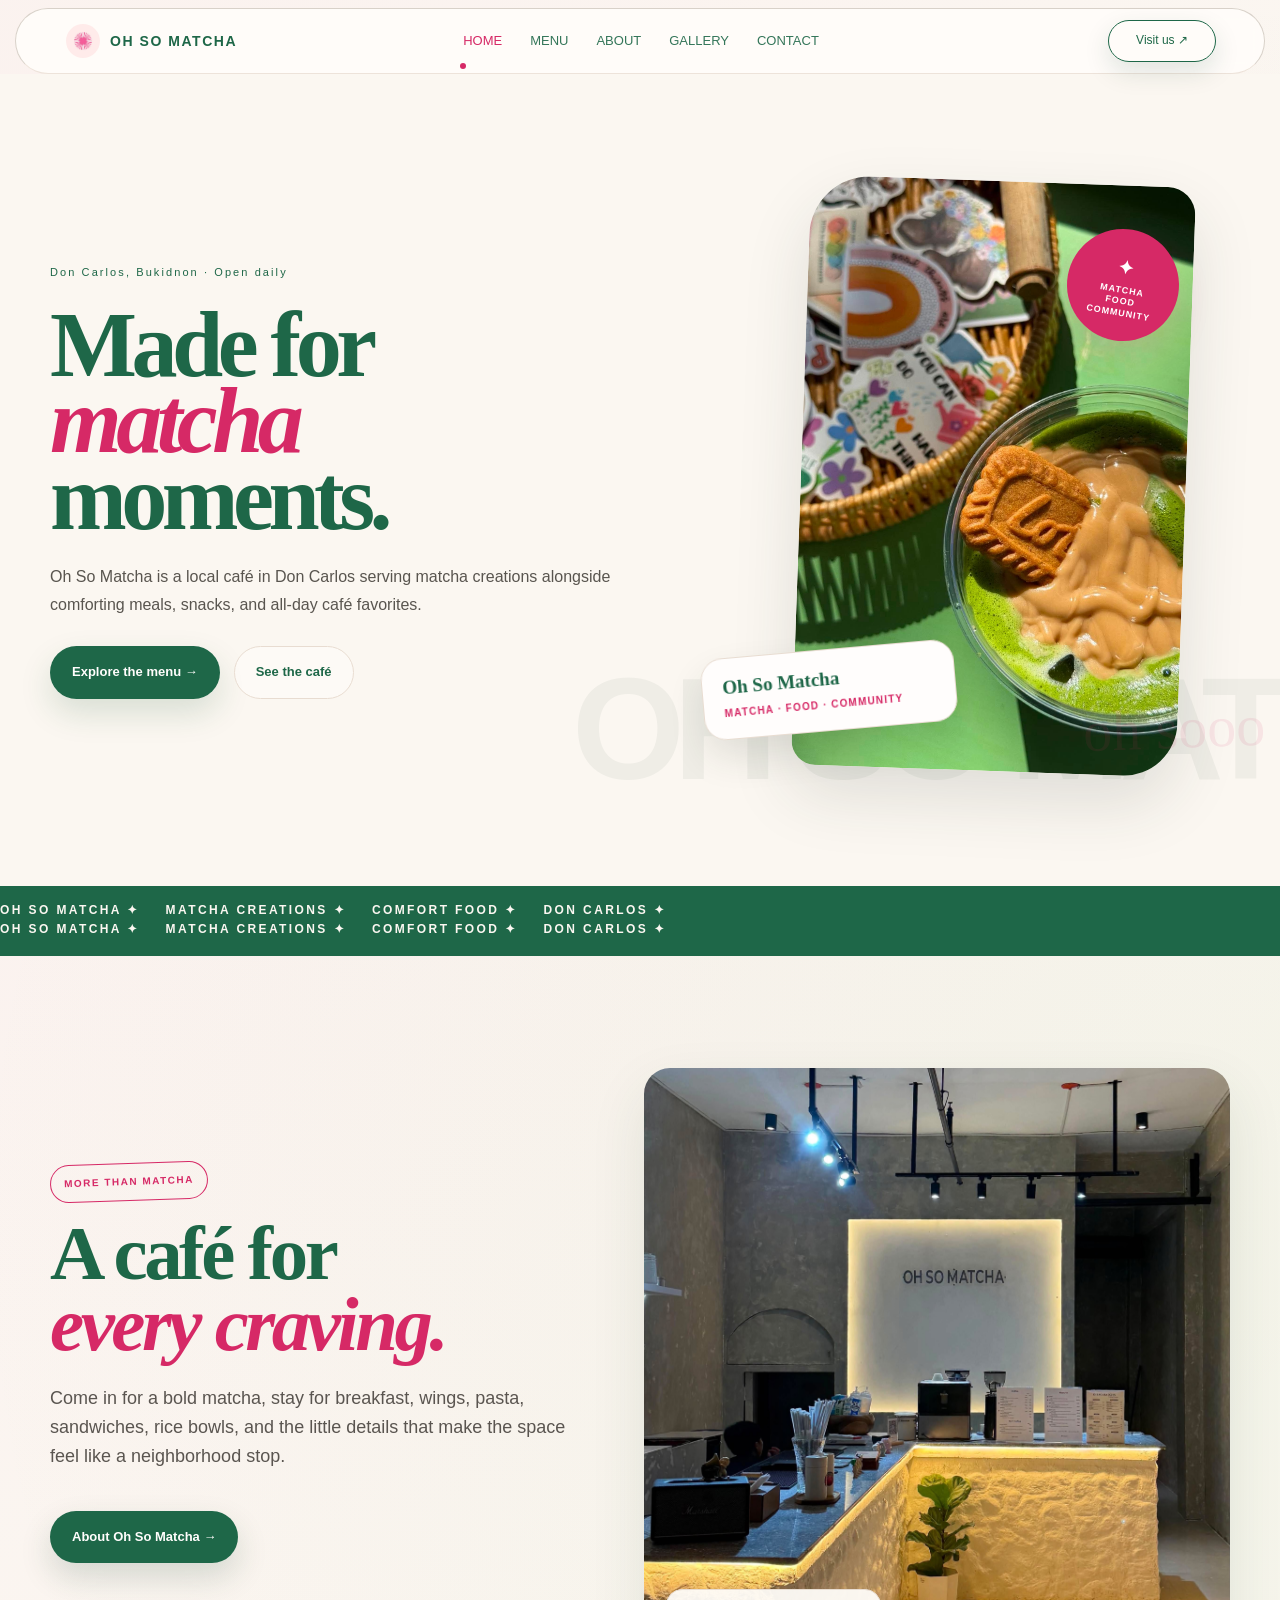
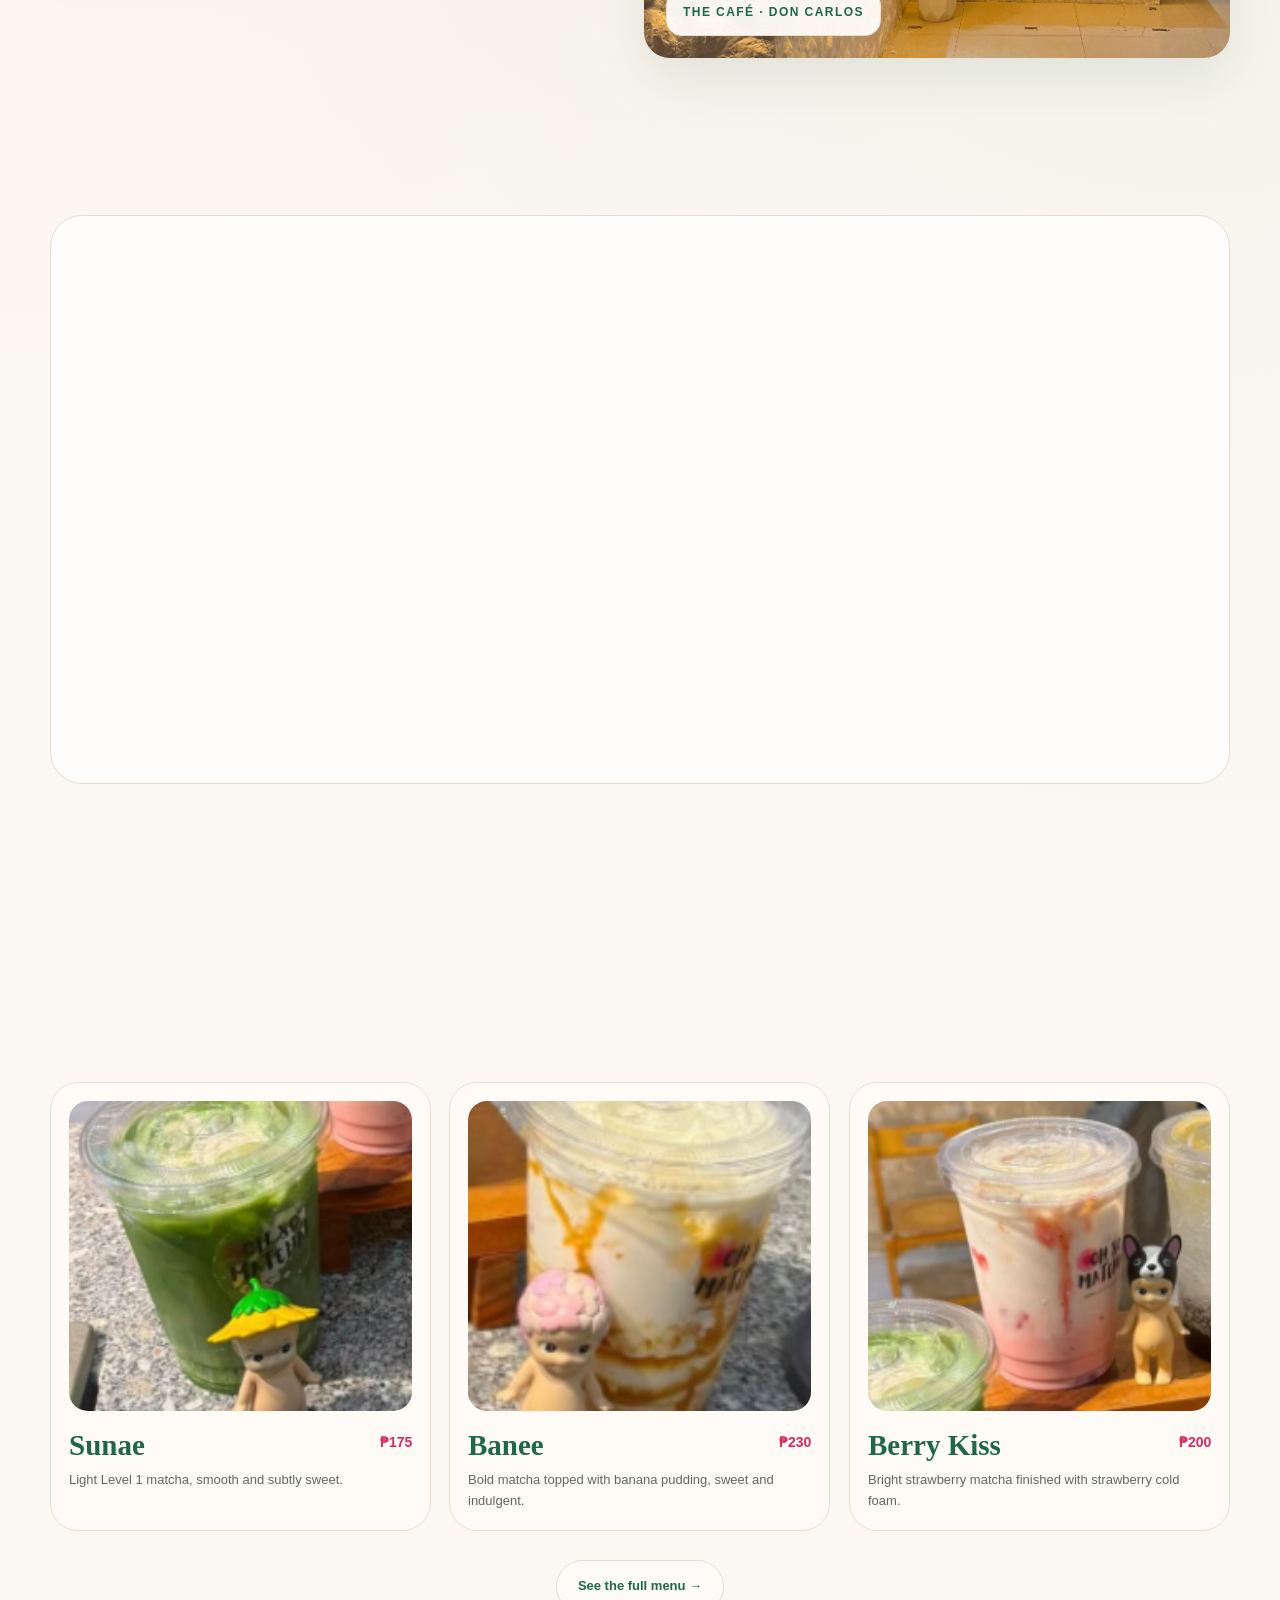
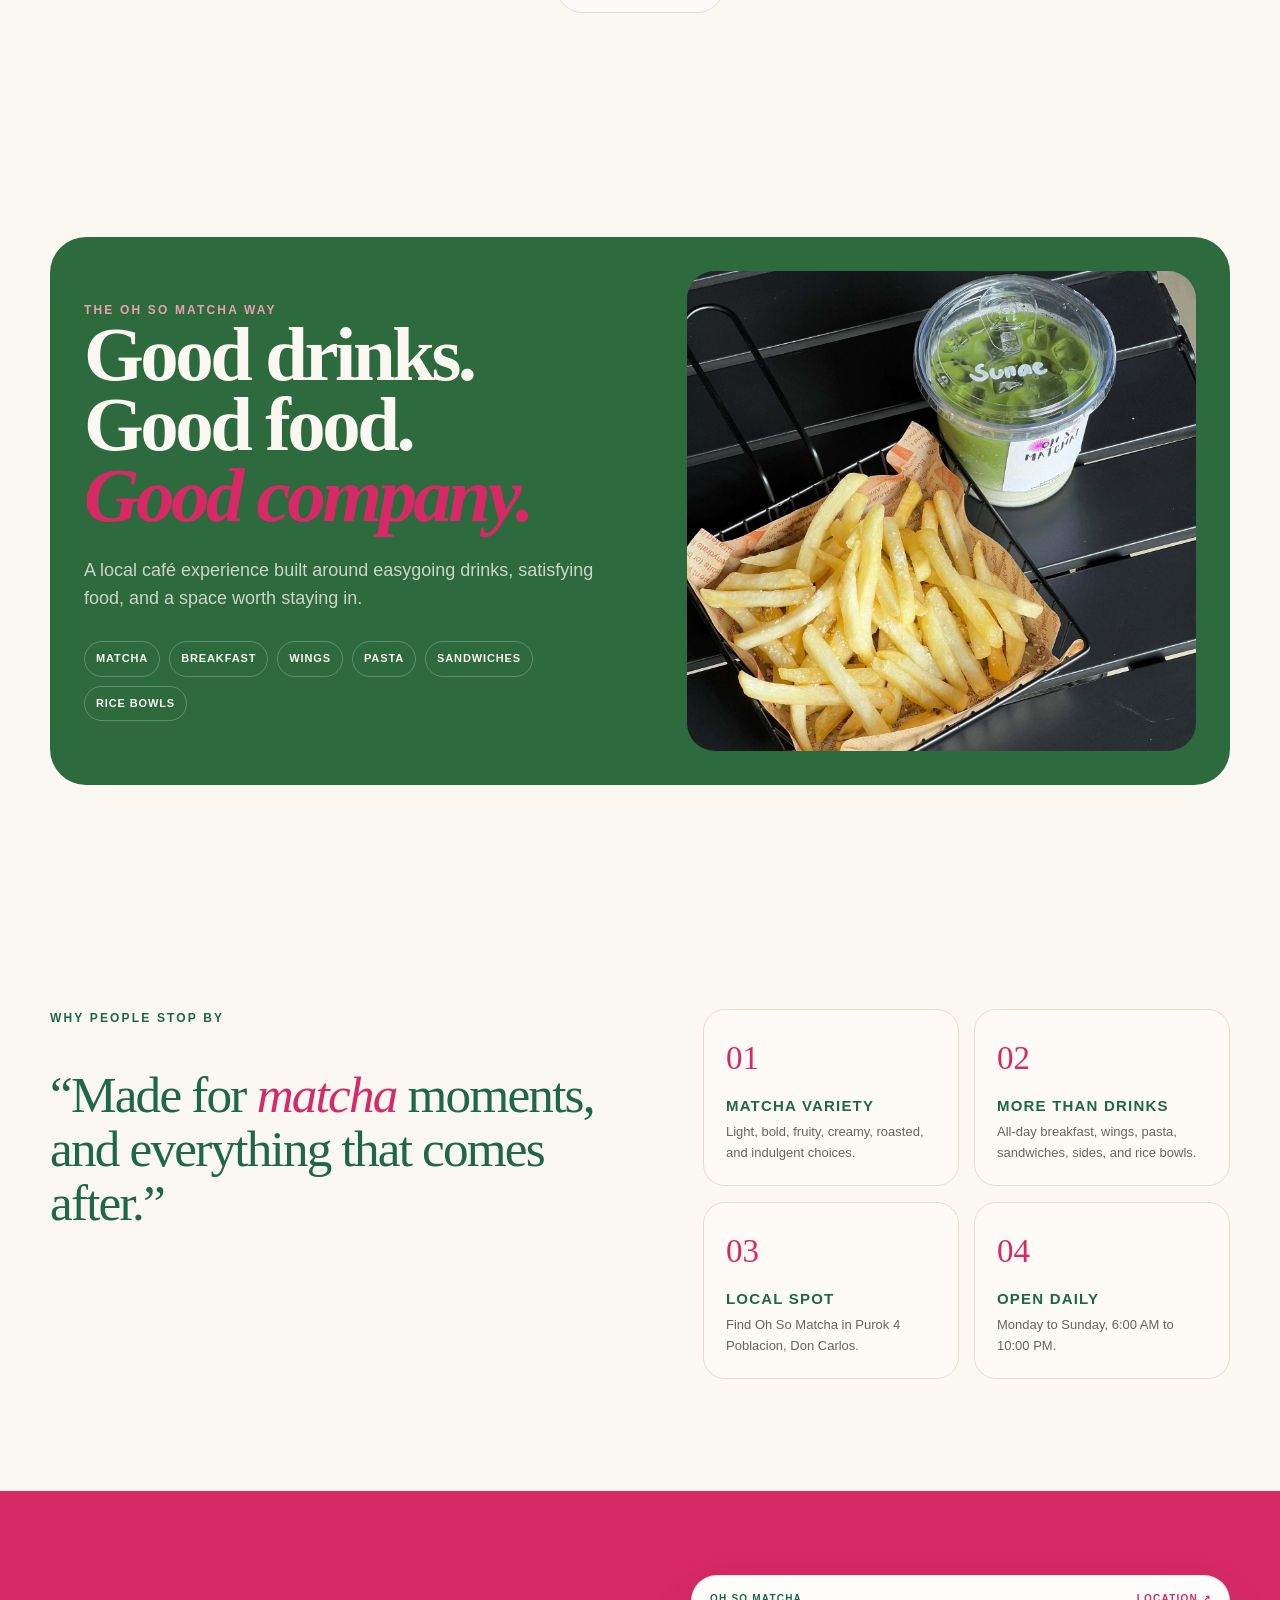
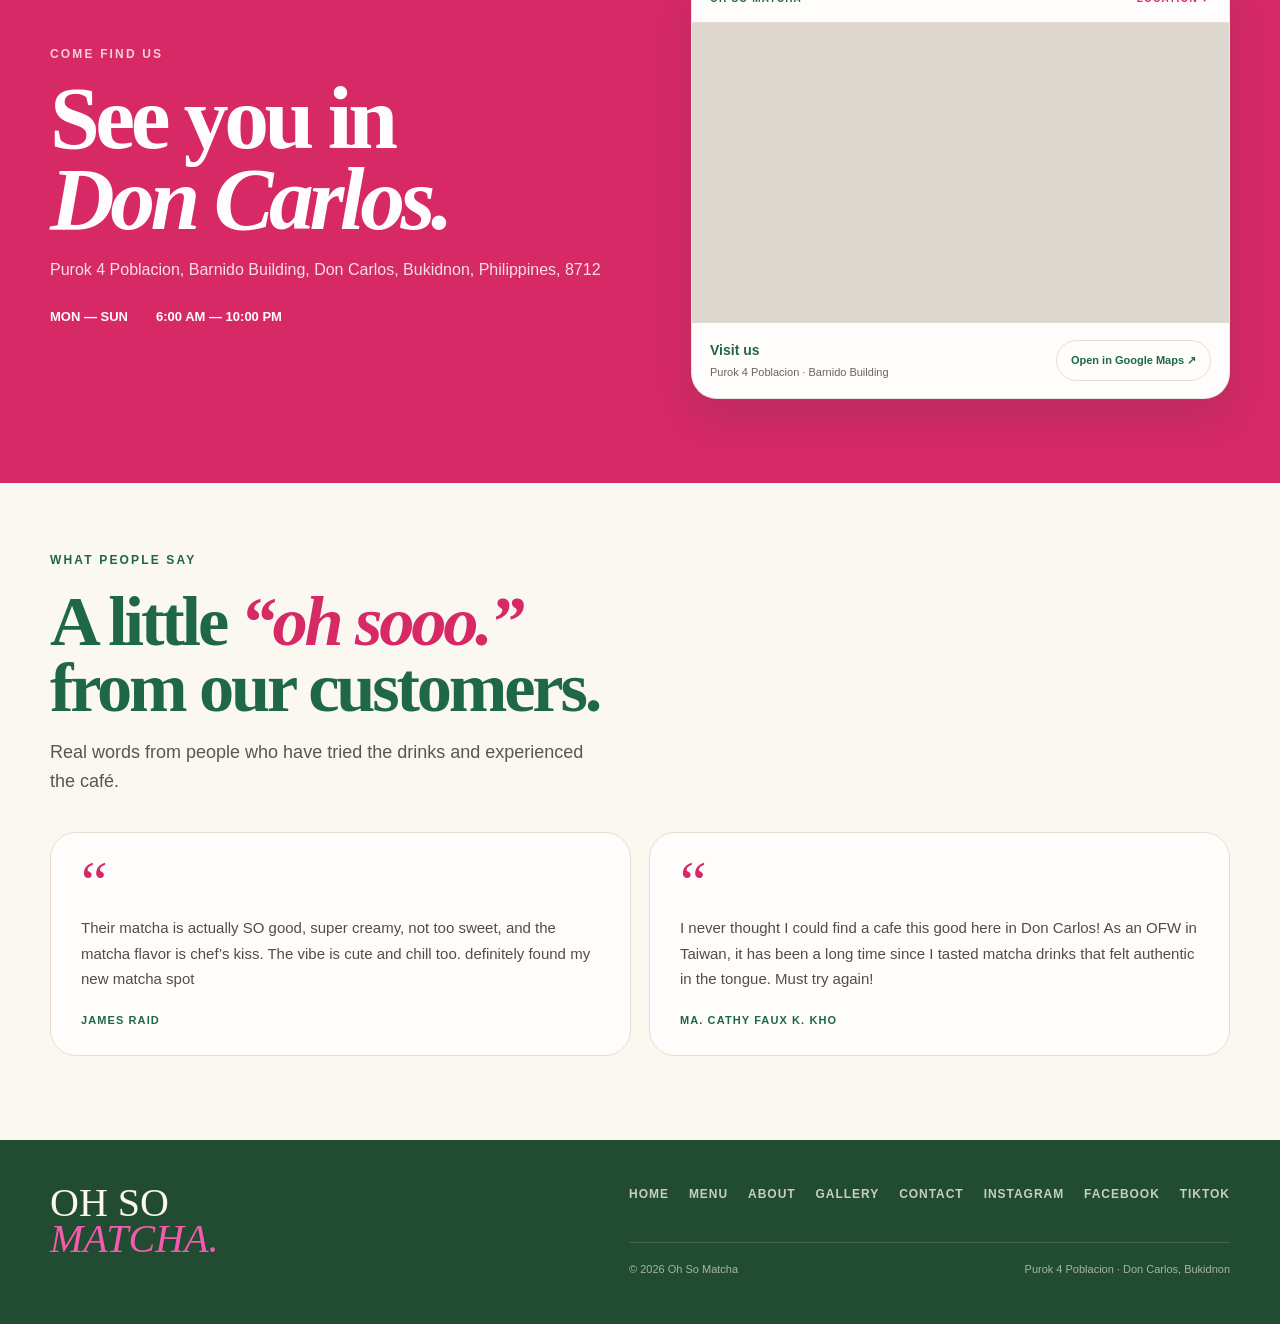
==== commit 89875c30: "Update index.html" ====
--- a/index.html
+++ b/index.html
@@ -1,11 +1,11 @@
-<!doctype html><html lang="en"><head><meta charset="utf-8"><meta name="viewport" content="width=device-width,initial-scale=1"><title>Oh So Matcha — Don Carlos, Bukidnon</title><link rel="stylesheet" href="styles.css"><link rel="icon" type="image/jpeg" href="assets/logo.jpeg"></head><body>
+<!doctype html><html lang="en"><head><meta charset="utf-8"><meta name="description" content="Oh So Matcha Cafe in Don Carlos, Bukidnon — matcha drinks, comfort food, and café moments worth savoring."><meta name="viewport" content="width=device-width,initial-scale=1"><title>Oh So Matcha — Don Carlos, Bukidnon</title><link rel="stylesheet" href="styles.css"><link rel="icon" type="image/jpeg" href="assets/logo.jpeg"></head><body>
 <header class="site-header"><div class="container nav">
 <a class="brand" href="index.html"><img src="assets/logo.jpeg" alt="Oh So Matcha logo"><span>OH SO MATCHA</span></a>
-<nav class="nav-links" aria-label="Primary navigation"><a class="active" href="index.html">Home</a><a href="menu.html">Menu</a><a href="about.html">About</a><a href="gallery.html">Gallery</a><a href="contact.html">Contact</a></nav>
+<nav class="nav-links" aria-label="Primary navigation"><a class="active" aria-current="page" href="index.html">Home</a><a href="menu.html">Menu</a><a href="about.html">About</a><a href="gallery.html">Gallery</a><a href="contact.html">Contact</a></nav>
 <a class="nav-cta" href="contact.html">Visit us ↗</a>
-<button class="menu-toggle" aria-label="Open menu" aria-expanded="false">☰</button>
+<button type="button" class="menu-toggle" aria-label="Open menu" aria-expanded="false">☰</button>
 </div></header>
-<main><div class="bg-mark bg-mark-one" aria-hidden="true">OH SO MATCHA</div><div class="bg-mark bg-mark-two" aria-hidden="true">oh sooo ♡</div>
+<main><div class="bg-mark bg-mark-one" aria-hidden="true">OH SO MATCHA</div><div class="bg-mark bg-mark-two" aria-hidden="true">oh sooo ♡</div><div class="bg-mark bg-mark-three" aria-hidden="true">matcha · food · community</div>
 <section class="hero hero-screenshot">
   <div class="container hero-screenshot-inner reveal">
     <div class="hero-screenshot-copy">
@@ -38,7 +38,7 @@
     </div>
   </div>
 </section>
-<div class="ticker"><div class="ticker-track"><span>OH SO MATCHA ✦</span><span>MATCHA CREATIONS ✦</span><span>COMFORT FOOD ✦</span><span>DON CARLOS ✦</span><span>OH SO MATCHA ✦</span><span>MATCHA CREATIONS ✦</span><span>COMFORT FOOD ✦</span><span>DON CARLOS ✦</span></div></div>
+<div class="ticker"><div class="ticker-track"><div class="ticker-sequence"><span>OH SO MATCHA ✦</span><span>MATCHA CREATIONS ✦</span><span>COMFORT FOOD ✦</span><span>DON CARLOS ✦</span></div><div class="ticker-sequence" aria-hidden="true"><span>OH SO MATCHA ✦</span><span>MATCHA CREATIONS ✦</span><span>COMFORT FOOD ✦</span><span>DON CARLOS ✦</span></div></div></div>
 <section class="section section-soft"><div class="container section-grid"><div class="reveal"><span class="stamp">More than matcha</span><h2>A café for<br><span class="italic">every craving.</span></h2><p class="lead">Come in for a bold matcha, stay for breakfast, wings, pasta, sandwiches, rice bowls, and the little details that make the space feel like a neighborhood stop.</p><a class="btn btn-primary" href="about.html" style="margin-top:22px">About Oh So Matcha →</a></div><div class="photo-card reveal"><img class="photo-main" src="assets/drinks-three.jpg" alt="Matcha drinks at Oh So Matcha"><div class="photo-caption">The café · Don Carlos</div></div></div></section>
 <section class="section food-editorial-section">
   <div class="container">
@@ -59,6 +59,7 @@
 <section class="section" style="padding-top:30px"><div class="container"><div class="reveal"><div class="eyebrow">What's in your cup?</div><h2>Three <span class="italic">favorites.</span></h2></div><div class="cards"><article class="card reveal"><div class="card-image"><img src="assets/drinks-tray.jpg" alt="Matcha drinks at Oh So Matcha"></div><div class="card-top"><h3>Sunae</h3><div class="price">₱175</div></div><p>Light Level 1 matcha, smooth and subtly sweet.</p></article><article class="card reveal"><div class="card-image"><img src="assets/gallery-dessert-matcha.jpg" alt="Specialty matcha drink at Oh So Matcha"></div><div class="card-top"><h3>Banee</h3><div class="price">₱230</div></div><p>Bold matcha topped with banana pudding, sweet and indulgent.</p></article><article class="card reveal"><div class="card-image"><img src="assets/drinks-cookie-butter.jpg" alt="Strawberry and matcha drinks"></div><div class="card-top"><h3>Berry Kiss</h3><div class="price">₱200</div></div><p>Bright strawberry matcha finished with strawberry cold foam.</p></article></div><div class="actions" style="justify-content:center;margin-top:30px"><a class="btn btn-secondary" href="menu.html">See the full menu →</a></div></div></section>
 <section class="section"><div class="container"><div class="split-panel reveal"><div><div class="eyebrow" style="color:#e9a0af">The Oh So Matcha way</div><h2>Good drinks.<br>Good food.<br><span class="italic">Good company.</span></h2><p class="lead">A local café experience built around easygoing drinks, satisfying food, and a space worth staying in.</p><div class="pills"><span class="pill">Matcha</span><span class="pill">Breakfast</span><span class="pill">Wings</span><span class="pill">Pasta</span><span class="pill">Sandwiches</span><span class="pill">Rice bowls</span></div></div><div class="panel-photo"><img src="assets/food-fries-matcha.jpg" alt="Fries served with matcha at Oh So Matcha"></div></div></div></section>
 <section class="section"><div class="container feature-grid"><div class="reveal"><div class="eyebrow">Why people stop by</div><div class="quote">“Made for <em>matcha</em> moments, and everything that comes after.”</div></div><div class="mini-grid"><div class="mini-tile reveal"><div class="num">01</div><h3>Matcha variety</h3><p>Light, bold, fruity, creamy, roasted, and indulgent choices.</p></div><div class="mini-tile reveal"><div class="num">02</div><h3>More than drinks</h3><p>All-day breakfast, wings, pasta, sandwiches, sides, and rice bowls.</p></div><div class="mini-tile reveal"><div class="num">03</div><h3>Local spot</h3><p>Find Oh So Matcha in Purok 4 Poblacion, Don Carlos.</p></div><div class="mini-tile reveal"><div class="num">04</div><h3>Open daily</h3><p>Monday to Sunday, 6:00 AM to 10:00 PM.</p></div></div></div></section>
+<section class="location"><div class="container location-grid"><div class="reveal"><div class="eyebrow">Come find us</div><h2>See you in<br><span style="font-style:italic">Don Carlos.</span></h2><p class="location-copy">Purok 4 Poblacion, Barnido Building, Don Carlos, Bukidnon, Philippines, 8712</p><div class="location-meta"><span>MON — SUN</span><span>6:00 AM — 10:00 PM</span></div></div><div class="location-map reveal"><div class="map-head"><span class="map-label">OH SO MATCHA</span><span class="map-open">LOCATION ↗</span></div><div class="map-embed"><iframe loading="lazy" src="https://www.google.com/maps?q=Oh%20So%20Matcha%2C%20Don%20Carlos%2C%20Bukidnon&output=embed" title="Oh So Matcha location map" allowfullscreen referrerpolicy="no-referrer-when-downgrade"></iframe></div><div class="map-footer"><div><strong>Visit us</strong><span>Purok 4 Poblacion · Barnido Building</span></div><a class="btn btn-secondary" href="https://maps.app.goo.gl/jMz7MjJi7qT272FU8" target="_blank" rel="noopener">Open in Google Maps ↗</a></div></div></div></section>
 <section class="section testimonials-section home-testimonials">
   <div class="container">
     <div class="eyebrow reveal">What people say</div>
@@ -82,9 +83,21 @@
     </div>
   </div>
 </section>
-  <section class="location"><div class="container location-grid"><div class="reveal"><div class="eyebrow">Come find us</div><h2>See you in<br><span style="font-style:italic">Don Carlos.</span></h2><p class="location-copy">Purok 4 Poblacion, Barnido Building, Don Carlos, Bukidnon, Philippines, 8712</p><div class="location-meta"><span>MON — SUN</span><span>6:00 AM — 10:00 PM</span></div></div><div class="location-map reveal"><div class="map-head"><span class="map-label">OH SO MATCHA</span><span class="map-open">LOCATION ↗</span></div><div class="map-embed"><iframe loading="lazy" src="https://www.google.com/maps?q=Oh%20So%20Matcha%2C%20Don%20Carlos%2C%20Bukidnon&output=embed" title="Oh So Matcha location map"></iframe></div><div class="map-footer"><div><strong>Visit us</strong><span>Purok 4 Poblacion · Barnido Building</span></div><a class="btn btn-secondary" href="https://maps.app.goo.gl/jMz7MjJi7qT272FU8" target="_blank" rel="noopener">Open in Google Maps ↗</a></div></div></div></section>
-
 
 
 </main>
-<footer class="site-footer"><div class="container"><div class="footer-grid"><div class="footer-brand">OH SO<br><em>MATCHA.</em></div><div><div class="footer-links"><a href="menu.html">Menu</a><a href="about.html">About</a><a href="gallery.html">Gallery</a><a href="contact.html">Contact</a><a href="https://www.instagram.com/_ohsomatcha" target="_blank" rel="noopener">Instagram</a><a href="https://www.facebook.com/profile.php?id=61583542695204" target="_blank" rel="noopener">Facebook</a><a href="https://www.tiktok.com/@_ohsomatcha" target="_blank" rel="noopener">TikTok</a></div><div class="footer-bottom"><span>© 2026 Oh So Matcha</span><span>Purok 4 Poblacion · Don Carlos, Bukidnon</span></div></div></div></div></footer><script src="script.js"></script><div class="cursor-badge">VIEW</div><div class="lightbox" aria-hidden="true"><button aria-label="Close image">×</button><img src="" alt=""></div></body></html>
+<footer class="site-footer"><div class="container"><div class="footer-grid"><div class="footer-brand">OH SO<br><em>MATCHA.</em></div><div><div class="footer-links"><a href="index.html">Home</a><a href="menu.html">Menu</a><a href="about.html">About</a><a href="gallery.html">Gallery</a><a href="contact.html">Contact</a><a href="https://www.instagram.com/_ohsomatcha" target="_blank" rel="noopener">Instagram</a><a href="https://www.facebook.com/profile.php?id=61583542695204" target="_blank" rel="noopener">Facebook</a><a href="https://www.tiktok.com/@_ohsomatcha" target="_blank" rel="noopener">TikTok</a></div><div class="footer-bottom"><span>© 2026 Oh So Matcha</span><span>Purok 4 Poblacion · Don Carlos, Bukidnon</span></div></div></div></div></footer><div class="lightbox" aria-hidden="true" role="dialog" aria-modal="true" aria-label="Image viewer">
+  <div class="lightbox-ui">
+    <div class="lightbox-topline">
+      <span class="lightbox-counter" aria-live="polite">1 / 1</span>
+      <button type="button" class="lightbox-close" aria-label="Close image viewer">×</button>
+    </div>
+    <button type="button" class="lightbox-nav lightbox-prev" aria-label="Previous image">‹</button>
+    <figure class="lightbox-figure">
+      <img src="" alt="">
+      <figcaption class="lightbox-caption"></figcaption>
+    </figure>
+    <button type="button" class="lightbox-nav lightbox-next" aria-label="Next image">›</button>
+    <div class="lightbox-hint">Use ← → to browse · Esc to close</div>
+  </div>
+</div><script src="script.js"></script></body></html>
--- a/styles.css
+++ b/styles.css
@@ -197,283 +197,654 @@
  .site-header .nav{height:60px;grid-template-columns:auto 1fr auto;padding:0 10px 0 14px}
 }
 
+/* ===== REAL MAPS / LOCATION POLISH ===== */
+.location-grid{grid-template-columns:1fr .9fr;align-items:center;gap:42px}
+.location-map{
+  background:var(--white);
+  color:var(--ink);
+  border:1px solid rgba(18,62,43,.10);
+  border-radius:26px;
+  overflow:hidden;
+  box-shadow:0 18px 42px rgba(18,62,43,.13);
+  transition:transform .38s cubic-bezier(.2,.8,.2,1),box-shadow .38s;
+}
+.location-map:hover{transform:translateY(-6px);box-shadow:0 24px 52px rgba(18,62,43,.18)}
+.map-head{display:flex;justify-content:space-between;align-items:center;gap:12px;padding:15px 18px;border-bottom:1px solid var(--line);font-size:10px;font-weight:900;letter-spacing:.12em}
+.map-label{color:var(--ink)}
+.map-open{color:var(--pink)}
+.map-embed{height:300px;background:#ded8d1}
+.map-embed iframe{width:100%;height:100%;border:0;display:block}
+.map-footer{display:flex;justify-content:space-between;gap:18px;align-items:center;padding:16px 18px}
+.map-footer div{display:grid;gap:3px}
+.map-footer strong{font-size:14px}
+.map-footer span{font-size:11px;color:var(--muted)}
+.map-footer .btn{padding:11px 14px;font-size:11px;white-space:nowrap}
+.location-map .btn-secondary{background:var(--white);border-color:var(--line)}
+/* Contact's map frame becomes a real interactive map */
+.contact-grid .map-frame{height:410px;background:var(--white)}
+.contact-grid .map-frame iframe{width:100%;height:100%;display:block;border:0}
+.contact-grid .map-card{transition:transform .38s cubic-bezier(.2,.8,.2,1),box-shadow .38s}
+.contact-grid .map-card:hover{transform:translateY(-5px);box-shadow:0 22px 48px rgba(18,62,43,.12)}
+@media(max-width:900px){
+  .location-grid{grid-template-columns:1fr}
+  .location-map{width:100%}
+}
+@media(max-width:620px){
+  .map-embed{height:250px}
+  .map-footer{align-items:flex-start;flex-direction:column}
+  .map-footer .btn{width:100%}
+  .contact-grid .map-frame{height:320px}
+}
+
+/* ===== MENU + OWNERS POLISH ===== */
+.menu-food-intro h2{font-family:Georgia,serif;font-size:clamp(54px,6vw,84px);line-height:.92;letter-spacing:-.045em;margin:16px 0 18px}
+.menu-food-intro h2 em{font-style:italic;color:var(--pink)}
+.menu-nav{row-gap:10px}
+.menu-filter{position:relative;transition:transform .25s ease,background .25s ease,color .25s ease,border-color .25s ease}
+.menu-filter:hover{transform:translateY(-2px)}
+.menu-filter.active{box-shadow:0 6px 16px rgba(18,62,43,.07)}
+.owners-section{padding-top:45px}
+.owners-grid{display:grid;grid-template-columns:1.15fr .85fr .85fr;gap:18px;align-items:stretch;margin-top:38px}
+.owners-intro{padding-right:30px}
+.owners-intro h2{margin-top:0}
+.owner-card{
+  background:rgba(255,253,249,.68);
+  border:1px solid var(--line);
+  border-radius:24px;
+  padding:26px;
+  transition:transform .35s cubic-bezier(.2,.8,.2,1),box-shadow .35s,background .35s;
+}
+.owner-card:hover{transform:translateY(-7px);box-shadow:0 18px 36px rgba(18,62,43,.09);background:var(--white)}
+.owner-number{font-family:Georgia,serif;font-size:34px;color:var(--pink);line-height:1}
+.owner-role{margin-top:18px;font-size:10px;font-weight:900;letter-spacing:.15em;color:var(--ink-2)}
+.owner-card h3{font-family:Georgia,serif;font-size:25px;line-height:1.05;margin:10px 0 9px}
+.owner-card p{font-size:13px;color:var(--muted);margin:0}
+@media(max-width:900px){
+  .owners-grid{grid-template-columns:1fr 1fr}
+  .owners-intro{grid-column:1/-1;padding-right:0}
+}
+@media(max-width:620px){
+  .owners-grid{grid-template-columns:1fr}
+  .owner-card{padding:22px}
+}
+
+/* ===== PHOTOGRAPHY UPGRADE ===== */
+.food-showcase{
+  display:grid;
+  grid-template-columns:.9fr 1.1fr;
+  gap:48px;
+  align-items:center;
+  background:var(--white);
+  border:1px solid var(--line);
+  border-radius:32px;
+  padding:28px;
+  box-shadow:var(--shadow);
+}
+.food-showcase-copy{padding:20px 18px 20px 10px}
+.food-showcase-images{
+  position:relative;
+  min-height:470px;
+}
+.food-shot{overflow:hidden;border-radius:24px;box-shadow:var(--shadow);border:1px solid var(--line)}
+.food-shot img{width:100%;height:100%;object-fit:cover;transition:transform .7s cubic-bezier(.2,.75,.2,1)}
+.food-shot.main{height:470px}
+.food-shot.small{
+  position:absolute;right:-10px;bottom:-20px;
+  width:42%;height:220px;
+  border:6px solid var(--white);
+}
+.food-shot:hover img{transform:scale(1.045)}
+.owner-photo-grid{
+  display:grid;grid-template-columns:1.15fr .85fr;gap:18px;align-items:stretch
+}
+.owner-photo-large,.owner-photo-side>div{
+  overflow:hidden;border-radius:26px;border:1px solid var(--line);box-shadow:var(--shadow)
+}
+.owner-photo-large{height:610px}
+.owner-photo-large img,.owner-photo-side img{width:100%;height:100%;object-fit:cover;transition:transform .7s cubic-bezier(.2,.75,.2,1)}
+.owner-photo-large:hover img,.owner-photo-side>div:hover img{transform:scale(1.045)}
+.owner-photo-side{display:grid;grid-template-rows:1fr 1fr;gap:18px}
+@media(max-width:900px){
+  .food-showcase,.owner-photo-grid{grid-template-columns:1fr}
+  .food-showcase-images{min-height:420px}
+  .food-shot.main{height:420px}
+  .owner-photo-large{height:460px}
+}
+@media(max-width:620px){
+  .food-showcase{padding:18px;border-radius:24px}
+  .food-showcase-images{min-height:340px}
+  .food-shot.main{height:340px}
+  .food-shot.small{height:165px;width:48%}
+  .owner-photo-large{height:360px}
+}
+
+/* ===== PHOTO + BACKGROUND COMPOSITION UPGRADE ===== */
+main{position:relative;overflow:clip}
+.bg-mark{
+  position:absolute;z-index:0;pointer-events:none;
+  font-weight:900;text-transform:uppercase;
+  white-space:nowrap;
+  color:rgba(18,62,43,.045);
+  letter-spacing:.08em;
+}
+.bg-mark-one{font-size:clamp(90px,15vw,220px);top:34vh;left:-3vw;transform:rotate(-3deg)}
+.bg-mark-two{
+  font-family:Georgia,serif;text-transform:none;
+  font-size:clamp(38px,5vw,75px);
+  color:rgba(180,90,112,.10);
+  top:68vh;right:-3vw;transform:rotate(4deg)
+}
+.food-editorial-section{padding-top:45px}
+.food-editorial{
+  background:var(--white);
+  border:1px solid var(--line);
+  border-radius:32px;
+  padding:32px;
+  display:grid;
+  grid-template-columns:.82fr 1.18fr;
+  gap:42px;
+  align-items:center;
+  position:relative;
+  overflow:visible;
+}
+.food-editorial-copy{padding:16px 12px 20px 6px}
+.food-editorial-copy .stamp{margin-bottom:18px}
+.food-editorial-media{
+  position:relative;
+  min-height:500px;
+}
+.food-shot{
+  overflow:hidden;
+  border-radius:26px;
+  border:1px solid var(--line);
+  box-shadow:var(--shadow);
+  background:var(--white);
+}
+.food-shot img{
+  width:100%;height:100%;object-fit:cover;
+  transition:transform .72s cubic-bezier(.2,.75,.2,1)
+}
+.food-main{height:500px;width:84%;margin-left:auto}
+.food-side{
+  position:absolute;left:0;bottom:-26px;
+  width:40%;height:235px;
+  border:6px solid var(--white);
+}
+.food-shot:hover img{transform:scale(1.045)}
+.contact-photo{
+  display:grid;grid-template-columns:1.15fr .85fr;gap:36px;align-items:center;
+}
+.contact-photo>div:first-child{
+  overflow:hidden;border-radius:28px;border:1px solid var(--line);box-shadow:var(--shadow)
+}
+.contact-photo img{height:420px;width:100%;object-fit:cover;transition:transform .7s}
+.contact-photo>div:first-child:hover img{transform:scale(1.04)}
+.contact-photo-copy{padding-left:10px}
+.contact-photo-copy h2{font-family:Georgia,serif;font-size:clamp(48px,5vw,74px);line-height:.94}
+@media(max-width:900px){
+  .food-editorial{grid-template-columns:1fr}
+  .food-editorial-media{min-height:440px}
+  .food-main{height:440px}
+  .contact-photo{grid-template-columns:1fr}
+}
+@media(max-width:620px){
+  .bg-mark-one{top:32vh;font-size:92px}
+  .bg-mark-two{top:78vh;font-size:44px}
+  .food-editorial{padding:20px;border-radius:24px}
+  .food-editorial-media{min-height:360px}
+  .food-main{height:360px;width:90%}
+  .food-side{height:175px;width:48%;bottom:-16px}
+  .contact-photo img{height:320px}
+}
+
+/* ===== PRESERVE LAST-GOOD ANIMATION, ADD VISUAL POLISH ===== */
+.site-header .brand{display:flex;align-items:center;gap:10px}
+.site-header .brand img{display:block;width:34px;height:34px;border-radius:50%;object-fit:cover}
+.site-header .brand span{white-space:nowrap}
+.reveal{will-change:opacity,transform}
+.reveal.visible{opacity:1;transform:none}
+.btn,.nav-cta{position:relative;overflow:hidden;isolation:isolate}
+.btn::before,.nav-cta::before{
+  content:"";position:absolute;top:-140%;left:-30%;width:19%;height:380%;
+  background:linear-gradient(90deg,transparent,rgba(255,255,255,.68),transparent);
+  transform:translateX(-320%) rotate(18deg);
+  transition:transform .68s cubic-bezier(.2,.65,.2,1);
+  pointer-events:none;z-index:3
+}
+.btn:hover::before,.nav-cta:hover::before{transform:translateX(760%) rotate(18deg)}
+.btn:hover{transform:translateY(-2px)}
+.nav-cta:hover{transform:translateY(-1px)}
+.card{transition:transform .34s cubic-bezier(.2,.8,.2,1),box-shadow .34s}
+.card:hover{transform:translateY(-7px) rotate(-.25deg);box-shadow:var(--shadow)}
+.card:nth-child(2):hover{transform:translateY(-7px) rotate(.25deg)}
+.card-image img{transition:transform .55s cubic-bezier(.2,.75,.2,1)}
+.card:hover .card-image img{transform:scale(1.045)}
+.photo-card,.panel-photo,.map-card,.owner-card-photo,.testimonial{
+  transition:transform .36s cubic-bezier(.2,.8,.2,1),box-shadow .36s
+}
+.photo-card:hover,.panel-photo:hover,.map-card:hover,.owner-card-photo:hover,.testimonial:hover{
+  transform:translateY(-6px);box-shadow:var(--shadow)
+}
+.gallery-img{position:relative;cursor:pointer}
+.gallery-img img{transition:transform .6s cubic-bezier(.2,.75,.2,1)}
+.gallery-img:hover img{transform:scale(1.04)}
+.gallery-img::after{
+  content:"VIEW ↗";position:absolute;left:14px;bottom:14px;
+  background:rgba(15,48,35,.94);color:#fff;padding:8px 10px;border-radius:999px;
+  font-size:10px;font-weight:900;opacity:0;transform:translateY(8px);transition:.28s
+}
+.gallery-img:hover::after{opacity:1;transform:none}
+.owners-box{
+  display:grid;grid-template-columns:1.08fr .92fr .92fr;gap:18px;align-items:stretch;
+  padding:34px;border:1px solid var(--line);border-radius:32px;background:rgba(255,253,249,.42)
+}
+.owners-intro{padding:8px 18px 8px 4px;display:flex;flex-direction:column;justify-content:center}
+.owners-intro h2{font-family:Georgia,'Times New Roman',serif;font-size:clamp(48px,5vw,74px);line-height:.92;letter-spacing:-.045em;margin:12px 0 18px}
+.owner-card-photo{overflow:hidden;border:1px solid var(--line);border-radius:24px;background:var(--white);box-shadow:0 12px 30px rgba(18,62,43,.06)}
+.owner-photo-wrap{height:330px;overflow:hidden;background:#eadfd6}
+.owner-photo-wrap img{width:100%;height:100%;object-fit:cover;object-position:center 20%;transition:transform .65s cubic-bezier(.2,.75,.2,1)}
+.owner-card-photo:hover .owner-photo-wrap img{transform:scale(1.045)}
+.owner-card-content{padding:17px 19px 20px}
+.owner-card-content h3{font-family:Georgia,'Times New Roman',serif;font-size:20px;line-height:1.08;margin:8px 0}
+.owner-card-content p{font-size:12px;line-height:1.55;color:var(--muted);margin:0}
+.food-editorial{display:grid;grid-template-columns:.82fr 1.18fr;gap:42px;align-items:center;background:var(--white);border:1px solid var(--line);border-radius:32px;padding:32px}
+.food-editorial-media{position:relative;min-height:500px}
+.food-shot{overflow:hidden;border-radius:26px;border:1px solid var(--line);box-shadow:var(--shadow)}
+.food-shot img{width:100%;height:100%;object-fit:cover;transition:transform .65s cubic-bezier(.2,.75,.2,1)}
+.food-main{height:500px;width:84%;margin-left:auto}
+.food-side{position:absolute;left:0;bottom:-26px;width:40%;height:235px;border:6px solid var(--white)}
+.food-shot:hover img{transform:scale(1.045)}
+.testimonial-grid{display:grid;grid-template-columns:1fr 1fr;gap:18px;margin-top:42px}
+.testimonial{background:var(--white);border:1px solid var(--line);border-radius:26px;padding:28px 30px 26px}
+.quote-mark{font-family:Georgia,serif;font-size:60px;color:var(--pink);line-height:.7;margin-bottom:12px}
+.testimonial p{font-size:15px;line-height:1.7;color:#504d49;margin:0}
+.testimonial-name{margin-top:20px;font-size:11px;font-weight:900;letter-spacing:.1em;text-transform:uppercase;color:var(--ink-2)}
+.hero-tagline{display:inline-block;margin-top:9px;color:var(--pink);font-size:10px;font-weight:900;letter-spacing:.16em;text-transform:uppercase}
+@media(max-width:900px){
+  .owners-box,.food-editorial,.testimonial-grid{grid-template-columns:1fr}
+  .owner-photo-wrap{height:430px}.food-editorial-media{min-height:430px}.food-main{height:430px}
+}
+@media(max-width:620px){
+  .site-header .brand img{width:30px;height:30px}
+  .site-header .brand span{font-size:9px;letter-spacing:.12em}
+  .hero h1{font-size:69px}
+  .hero-media{min-height:430px}.hero-photo{width:90%;height:420px}
+  .food-editorial{padding:20px;border-radius:24px}
+  .food-editorial-media{min-height:360px}.food-main{height:360px}.food-side{height:175px;width:48%}
+  .owners-box{padding:20px;border-radius:24px}
+  .owners-intro h2{font-size:50px}.owner-photo-wrap{height:380px}
+  .testimonial-grid{grid-template-columns:1fr}
+}
+
+/* FINAL COLOR DIRECTION — brighter matcha green + exact hot pink accent */
+:root{
+  --ink:#174F2C;
+  --ink-2:#3D7B43;
+  --pink:#D62966;
+  --matcha:#4F9347;
+  --matcha-soft:#EAF4E7;
+  --cream:#FBF7F1;
+  --cream-2:#FFFDFC;
+  --line:#E6DBD1;
+  --muted:#6D6963;
+  --white:#FFFDFC;
+}
+body{background:var(--cream);color:var(--ink)}
+.site-header{background:rgba(255,253,250,.90);border-bottom-color:rgba(230,219,209,.86)}
+.nav-links a:hover,.nav-links a.active{color:var(--matcha)}
+.btn-primary,.nav-cta{background:var(--ink)}
+.btn-primary:hover,.nav-cta:hover{background:#215F35}
+.ticker{background:var(--ink);border-color:var(--ink);}
+.split-panel{background:#2D6A3D}
+.site-footer{background:#214C32}
+.location{background:var(--pink)}
+.hero-sticker{background:var(--pink);box-shadow:0 16px 35px rgba(214,41,102,.18)}
+.map-pin{background:var(--pink);box-shadow:0 14px 25px rgba(214,41,102,.18)}
+
+/* Placeholders for intentional photo swaps */
+.photo-placeholder{
+  width:100%; min-height:220px; display:flex; flex-direction:column;
+  justify-content:center; align-items:center; gap:8px; padding:28px; text-align:center;
+  border:1.5px dashed rgba(61,123,67,.42); border-radius:24px;
+  background:linear-gradient(135deg,#F5FAF0,#FFFDFC); color:var(--ink-2);
+}
+.photo-placeholder strong{font:900 11px/1 Arial,sans-serif;letter-spacing:.16em;text-transform:uppercase}
+.photo-placeholder code{font:700 13px/1.35 ui-monospace,SFMono-Regular,Consolas,monospace;color:var(--pink)}
+.photo-placeholder small{font:400 11px/1.5 Arial,sans-serif;color:var(--muted);max-width:320px}
 
 /* =========================================================
-   CLEAN SHARED UI SYSTEM
-   One source of truth for header, mobile nav, cursor, lightbox.
+   APPROVED BRIGHT EDITORIAL SYSTEM
+   Inspired by the selected visual direction:
+   cream + saturated matcha + #F45BAE, rounded panels,
+   editorial typography, and playful photo layering.
    ========================================================= */
 
-/* Header */
+:root{
+  --cream:#FBF7F1;
+  --cream-2:#FFFDFC;
+  --ink:#1E6748;
+  --ink-2:#1E6748;
+  --matcha:#69B84F;
+  --matcha-dark:#1E6748;
+  --matcha-soft:#EEF7E8;
+  --pink:#D62966;
+  --pink-soft:#F7D9E1;
+  --line:#E8DCD1;
+  --muted:#68645E;
+  --white:#FFFDFC;
+  --shadow:0 22px 55px rgba(35,77,45,.10);
+  --radius:28px;
+}
+body{
+  background:
+    radial-gradient(circle at 8% 8%,rgba(242,62,163,.035),transparent 27%),
+    radial-gradient(circle at 94% 20%,rgba(102,184,77,.05),transparent 25%),
+    var(--cream);
+}
+.container{width:min(1180px,calc(100% - 64px))}
 .site-header{
-  position:sticky;
-  top:0;
-  z-index:50;
-  background:rgba(255,253,250,.92);
-  backdrop-filter:blur(14px);
-  border-bottom:1px solid rgba(230,219,209,.78);
-}
-.site-header .nav{
-  height:78px;
+  background:rgba(255,253,250,.90);
+  border-bottom:1px solid rgba(232,220,209,.78);
+}
+.nav{height:78px}
+.brand img{width:38px;height:38px}
+.brand span{font-size:14px;letter-spacing:.11em}
+.nav-links{gap:28px}
+.nav-links a{position:relative}
+.nav-links a.active{color:var(--pink)}
+.nav-links a.active:after{
+  content:"";position:absolute;left:50%;bottom:-13px;width:6px;height:6px;
+  border-radius:50%;background:var(--pink);transform:translateX(-50%);
+}
+@media(max-width:1050px){.hero-modern .hero-grid{grid-template-columns:.9fr 1fr;gap:24px}
+  .hero-modern h1{font-size:clamp(64px,7vw,90px)}
+}
+@media(max-width:900px){
+  .container{width:min(100% - 40px,680px)}
+  .hero-shell{padding:24px}
+  .hero-modern .hero-grid{grid-template-columns:1fr}
+  .hero-copy-block{padding:8px 4px 10px}
+  .hero-modern-media{min-height:500px}
+  .hero-modern-main{height:480px;width:87%}
+}
+@media(max-width:620px){
+  .nav{height:72px}
+  .brand img{width:36px;height:36px}
+  .brand span{font-size:10px}
+  .hero-modern{padding-top:22px}
+  .hero-shell{border-radius:24px;padding:20px}
+  .hero-modern h1{font-size:63px;margin:24px 0}
+  .hero-modern .hero-copy{font-size:15px}
+  .hero-modern-media{min-height:405px}
+  .hero-modern-main{height:385px;width:90%;border-radius:24px}
+  .hero-modern-thumb{width:47%;height:152px;bottom:-4px}
+  .hero-sticker-modern{width:104px;height:104px;left:39%;bottom:8px}
+  .sticker-star{font-size:16px;margin-bottom:6px}
+  .sticker-text{font-size:8px}
+}
+
+.header-socials{display:none !important}
+
+/* =========================================================
+   HOMEPAGE — RETURN TO SCREENSHOT REFERENCE
+   ========================================================= */
+
+.hero-screenshot{
+  position:relative;
+  padding:64px 0 78px;
+  overflow:hidden;
+  background:var(--cream);
+}
+.hero-screenshot-inner{
+  position:relative;
+  min-height:670px;
   display:grid;
-  grid-template-columns:1fr auto 1fr;
+  grid-template-columns:minmax(0,1.02fr) minmax(460px,.88fr);
+  gap:40px;
   align-items:center;
-  gap:24px;
-}
-.site-header .brand{
-  justify-self:start;
-  display:flex;
-  align-items:center;
-  gap:12px;
-  color:var(--ink);
-  font-size:14px;
+}
+.hero-screenshot-copy{
+  position:relative;
+  z-index:3;
+  padding:42px 0 25px;
+}
+.hero-screenshot-copy .hero-eyebrow{
+  display:block;
+  border:0;
+  padding:0;
+  transform:none;
+  color:var(--ink-2);
+  font-size:11px;
+  letter-spacing:.19em;
+}
+.hero-screenshot-copy h1{
+  margin:25px 0 27px;
+  font-family:Georgia,'Times New Roman',serif;
+  font-size:clamp(74px,7.2vw,112px);
+  line-height:.83;
+  letter-spacing:-.06em;
+}
+.hero-screenshot-copy h1 span{
+  color:var(--pink);
+  font-style:italic;
+}
+.hero-screenshot-copy p{
+  max-width:620px;
+  color:#59554f;
+  font-size:16px;
+  line-height:1.7;
+}
+.hero-screenshot-copy .actions{margin-top:28px}
+.hero-screenshot-copy .btn-primary{
+  background:var(--ink);
+  box-shadow:0 14px 32px rgba(21,85,47,.15);
+}
+.hero-screenshot-copy .btn-secondary{
+  background:rgba(255,253,250,.55);
+}
+.hero-screenshot-media{
+  position:relative;
+  min-height:620px;
+  overflow:visible;
+}
+.hero-screenshot-backdrop{
+  position:absolute;
+  left:-130px;
+  bottom:-4px;
+  z-index:0;
+  font-family:Arial,Helvetica,sans-serif;
+  font-size:145px;
   font-weight:900;
-  letter-spacing:.11em;
-}
-.site-header .brand img{
-  display:block;
-  width:38px;
-  height:38px;
+  letter-spacing:-.08em;
+  line-height:.8;
+  color:rgba(40,72,52,.055);
+  white-space:nowrap;
+  pointer-events:none;
+}
+.hero-screenshot-photo{
+  position:absolute;
+  right:44px;
+  top:18px;
+  width:73%;
+  height:590px;
+  z-index:1;
+  overflow:hidden;
+  border-radius:60px 28px 54px 24px;
+  transform:rotate(2deg);
+  box-shadow:0 28px 65px rgba(40,56,43,.13);
+  animation:floatPhoto 7s ease-in-out infinite;
+}
+.hero-screenshot-photo img{
+  width:100%;height:100%;object-fit:cover;
+}
+.hero-screenshot-sticker{
+  position:absolute;
+  top:66px;
+  right:51px;
+  z-index:4;
+  width:112px;
+  height:112px;
+  padding:18px 12px 11px;
   border-radius:50%;
-  object-fit:cover;
-}
-.site-header .nav-links{
-  justify-self:center;
-  display:flex;
-  align-items:center;
-  gap:28px;
-  font-size:13px;
-  font-weight:800;
-  letter-spacing:.04em;
-  text-transform:uppercase;
-}
-.site-header .nav-links a{
-  position:relative;
-  padding:4px 0;
-  color:var(--ink);
-  opacity:.72;
-  transition:opacity .25s ease,color .25s ease;
-}
-.site-header .nav-links a::after{
-  content:"";
-  position:absolute;
-  left:50%;
-  right:50%;
-  bottom:-5px;
-  height:2px;
   background:var(--pink);
-  transition:left .25s ease,right .25s ease;
-}
-.site-header .nav-links a:hover,
-.site-header .nav-links a.active{
-  opacity:1;
-  color:var(--pink);
-}
-.site-header .nav-links a:hover::after,
-.site-header .nav-links a.active::after{
-  left:0;
-  right:0;
-}
-.site-header .nav-cta{
-  justify-self:end;
-  display:inline-flex;
-  align-items:center;
-  justify-content:center;
-  min-width:108px;
-  padding:12px 17px;
-  border:1px solid var(--ink);
-  border-radius:999px;
-  background:transparent;
-  color:var(--ink);
-  font-size:12px;
-  font-weight:800;
-  transition:background .25s ease,color .25s ease,transform .25s ease;
-}
-.site-header .nav-cta:hover{
-  background:var(--ink);
   color:#fff;
-  transform:translateY(-1px);
-}
-.site-header .menu-toggle{
-  display:none;
-  justify-self:end;
-  width:42px;
-  height:42px;
-  padding:0;
-  border:0;
-  background:transparent;
-  color:var(--ink);
-  font-size:26px;
-  line-height:1;
-  cursor:pointer;
-}
-
-/* Desktop-only hover badge */
-.cursor-badge{
-  position:fixed;
-  left:0;
-  top:0;
-  z-index:9000;
-  display:block;
-  padding:9px 11px;
-  border-radius:999px;
-  background:var(--ink);
-  color:#fff;
-  font:900 9px/1 Arial,Helvetica,sans-serif;
-  letter-spacing:.1em;
-  pointer-events:none;
-  opacity:0;
-  visibility:hidden;
-  transform:translate(-50%,-50%);
-  transition:opacity .18s ease,visibility .18s ease;
-}
-.cursor-badge.show{
-  opacity:1;
-  visibility:visible;
-}
-
-/* Lightbox is an overlay, NEVER normal document flow */
-.lightbox{
-  position:fixed;
-  inset:0;
-  z-index:10000;
-  display:none;
-  place-items:center;
-  padding:28px;
-  background:rgba(18,35,28,.78);
-  backdrop-filter:blur(8px);
-}
-.lightbox.open{display:grid}
-.lightbox img[src=""]{display:none}
-.lightbox img{
-  display:block;
-  width:auto;
-  max-width:min(94vw,1100px);
-  max-height:88vh;
-  object-fit:contain;
-  border-radius:20px;
-  box-shadow:0 25px 80px rgba(0,0,0,.35);
-}
-.lightbox button{
-  position:absolute;
-  top:18px;
-  right:20px;
-  width:42px;
-  height:42px;
-  border:1px solid rgba(255,255,255,.45);
-  border-radius:50%;
-  background:rgba(255,255,255,.94);
-  color:var(--ink);
-  display:grid;
-  place-items:center;
-  font-size:25px;
-  line-height:1;
-  cursor:pointer;
-}
-
-/* Missing image display */
-.missing-photo{
-  min-height:180px;
-  width:100%;
   display:flex;
   flex-direction:column;
   align-items:center;
   justify-content:center;
-  gap:7px;
-  padding:24px;
   text-align:center;
-  border:1.5px dashed rgba(30,103,72,.32);
-  border-radius:24px;
-  background:#FBF7F1;
+  font-size:9px;
+  font-weight:900;
+  line-height:1.25;
+  letter-spacing:.11em;
+  transform:rotate(10deg);
+  box-shadow:0 16px 35px rgba(214,41,102,.18);
+}
+.hero-screenshot-sticker .sticker-star{
+  display:block;
+  font-size:19px;
+  line-height:1;
+  margin-bottom:8px;
+}
+.hero-screenshot-card{
+  position:absolute;
+  left:0;
+  bottom:52px;
+  z-index:5;
+  width:254px;
+  padding:19px 20px 17px;
+  border-radius:22px;
+  background:var(--white);
+  border:1px solid var(--line);
+  box-shadow:0 18px 36px rgba(40,56,43,.12);
+  transform:rotate(-5deg);
+}
+.hero-screenshot-card strong{
+  display:block;
+  font-family:Georgia,'Times New Roman',serif;
+  font-size:19px;
+  line-height:1.05;
   color:var(--ink);
 }
-.missing-photo strong{
-  font:900 10px/1.2 Arial,Helvetica,sans-serif;
-  letter-spacing:.15em;
-  text-transform:uppercase;
-}
-.missing-photo code{
-  font:700 13px/1.45 ui-monospace,SFMono-Regular,Consolas,monospace;
+.hero-screenshot-card small{
+  display:block;
+  margin-top:8px;
+  font-size:10px;
+  font-weight:900;
+  letter-spacing:.12em;
   color:var(--pink);
-  word-break:break-word;
-}
-.missing-photo small{
-  font:400 11px/1.5 Arial,Helvetica,sans-serif;
-  color:var(--muted);
-}
-
-/* Mobile menu: hidden until JS adds .open */
+}
+.hero-screenshot-note{
+  position:absolute;
+  right:-35px;
+  bottom:7px;
+  z-index:2;
+  font-family:Georgia,'Times New Roman',serif;
+  font-size:58px;
+  color:rgba(214,41,102,.09);
+  transform:rotate(-2deg);
+}
+@media(max-width:980px){
+  .hero-screenshot-inner{grid-template-columns:1fr;min-height:0}
+  .hero-screenshot-copy{padding-top:24px}
+  .hero-screenshot-media{min-height:560px}
+  .hero-screenshot-photo{width:68%;right:6%}
+  .hero-screenshot-sticker{right:7%}
+  .hero-screenshot-backdrop{left:-20px}
+}
+@media(max-width:620px){
+  .hero-screenshot{padding:34px 0 55px}
+  .hero-screenshot-inner{gap:18px}
+  .hero-screenshot-copy h1{font-size:67px}
+  .hero-screenshot-copy p{font-size:15px}
+  .hero-screenshot-media{min-height:450px}
+  .hero-screenshot-photo{height:430px;width:82%;right:1%;border-radius:44px 20px 38px 18px}
+  .hero-screenshot-sticker{width:94px;height:94px;right:4%;top:38px;font-size:7.5px}
+  .hero-screenshot-card{left:0;bottom:33px;width:205px;padding:15px 16px}
+  .hero-screenshot-card strong{font-size:16px}
+  .hero-screenshot-card small{font-size:8px}
+  .hero-screenshot-note{right:0;font-size:43px}
+  .hero-screenshot-backdrop{font-size:86px;bottom:12px}
+}
+
+.testimonials-section{padding-top:80px;padding-bottom:100px}
+.testimonials-section .section-heading{max-width:760px;margin:18px 0 36px}
+.testimonials-section .section-heading h2{font-family:Georgia,'Times New Roman',serif;font-size:clamp(48px,5.5vw,76px);line-height:.94;letter-spacing:-.045em;margin:0 0 18px}
+.testimonials-section .section-heading h2 .italic{color:var(--pink);font-style:italic}
+.testimonial-grid{display:grid;grid-template-columns:1fr 1fr;gap:18px}
+.testimonial{background:var(--white);border:1px solid var(--line);border-radius:26px;padding:28px 30px 26px}
+.quote-mark{font-family:Georgia,'Times New Roman',serif;font-size:60px;color:var(--pink);line-height:.7;margin-bottom:12px}
+.testimonial p{font-size:15px;line-height:1.7;color:#504d49;margin:0}
+.testimonial-name{margin-top:20px;font-size:11px;font-weight:900;letter-spacing:.1em;text-transform:uppercase;color:var(--ink-2)}
+@media(max-width:700px){.testimonial-grid{grid-template-columns:1fr}}
+
+/* Home social proof */
+.home-testimonials{padding-top:68px;padding-bottom:84px}
+.home-testimonials .section-heading{max-width:760px}
+.home-testimonials .testimonial-grid{margin-top:34px}
+
+/* FINAL MOBILE HEADER + LIGHTBOX FIX */
+.cursor-badge{
+  position:fixed;left:0;top:0;z-index:9999;
+  transform:translate(-50%,-50%);
+  opacity:0;visibility:hidden;pointer-events:none;
+  padding:9px 11px;border-radius:999px;
+  background:var(--ink);color:#fff;
+  font:900 9px/1 Arial,Helvetica,sans-serif;
+  letter-spacing:.1em;
+}
+.cursor-badge.show{opacity:1;visibility:visible}
+
+.lightbox{
+  position:fixed;inset:0;z-index:10000;display:none;
+  place-items:center;padding:28px;
+  background:rgba(18,35,28,.78);
+  backdrop-filter:blur(8px);
+}
+.lightbox.open{display:grid}
+.lightbox img{
+  display:block;width:auto;max-width:min(94vw,1100px);max-height:88vh;
+  object-fit:contain;border-radius:20px;
+  box-shadow:0 25px 80px rgba(0,0,0,.35);
+}
+.lightbox img[src=""]{display:none}
+.lightbox button{
+  position:absolute;top:18px;right:20px;width:42px;height:42px;
+  border:1px solid rgba(255,255,255,.45);border-radius:50%;
+  background:rgba(255,255,255,.92);color:var(--ink);
+  display:grid;place-items:center;font-size:25px;line-height:1;
+  cursor:pointer;z-index:2;
+}
+
 @media(max-width:900px){
-  .site-header .nav{
-    height:68px;
-    grid-template-columns:1fr auto;
-    position:relative;
-    gap:12px;
-  }
-  .site-header .brand{
-    font-size:12px;
-  }
-  .site-header .brand img{
-    width:34px;
-    height:34px;
-  }
-  .site-header .nav-cta{
-    display:none;
-  }
-  .site-header .menu-toggle{
-    display:grid;
-    place-items:center;
-  }
+  .site-header .nav{position:relative;height:68px}
   .site-header .nav-links{
     display:none !important;
-    position:absolute;
-    top:calc(100% + 8px);
-    left:0;
-    right:0;
-    flex-direction:column;
-    align-items:stretch;
-    gap:0;
+    position:absolute;left:0;right:0;top:calc(100% + 8px);
+    flex-direction:column;align-items:stretch;gap:0;
     padding:10px 18px 14px;
-    border:1px solid var(--line);
-    border-radius:22px;
     background:rgba(255,253,250,.98);
+    border:1px solid var(--line);border-radius:22px;
     box-shadow:0 20px 42px rgba(30,103,72,.12);
   }
-  .site-header .nav-links.open{
-    display:flex !important;
+  .site-header .nav-links.open{display:flex !important}
+  .site-header .nav-links a{display:block;padding:13px 8px}
+  .site-header .nav-links a::after{display:none}
+  .site-header .menu-toggle{
+    display:grid !important;place-items:center;
+    width:42px;height:42px;border:0;background:transparent;
+    color:var(--ink);cursor:pointer;
   }
-  .site-header .nav-links a{
-    padding:13px 8px;
-  }
-  .site-header .nav-links a::after{
-    display:none;
-  }
+  .site-header .nav-cta{display:none}
 }
 @media(min-width:901px){
   .site-header .menu-toggle{display:none !important}
   .site-header .nav-links{display:flex !important}
 }
 @media(max-width:620px){
-  .site-header{
-    width:calc(100% - 22px);
-    margin:6px auto 0;
-    border:1px solid var(--line);
-    border-radius:999px;
-  }
-  .site-header .nav{
-    height:62px;
-    padding:0 9px 0 13px;
-  }
-  .site-header .brand{
-    gap:9px;
-    font-size:10px;
-    letter-spacing:.15em;
-  }
-  .site-header .brand img{
-    width:30px;
-    height:30px;
-  }
-  .site-header .nav-links{
-    top:calc(100% + 8px);
-    border-radius:20px;
-  }
-}
+  .site-header{width:calc(100% - 22px);margin-inline:auto;border-radius:999px}
+  .site-header .nav{height:64px;padding:0 10px 0 14px}
+  .site-header .brand img{width:32px;height:32px}
+  .site-header .brand span{font-size:10px;letter-spacing:.15em}
+  .site-header .nav-links{top:calc(100% + 8px);border-radius:20px}
+}
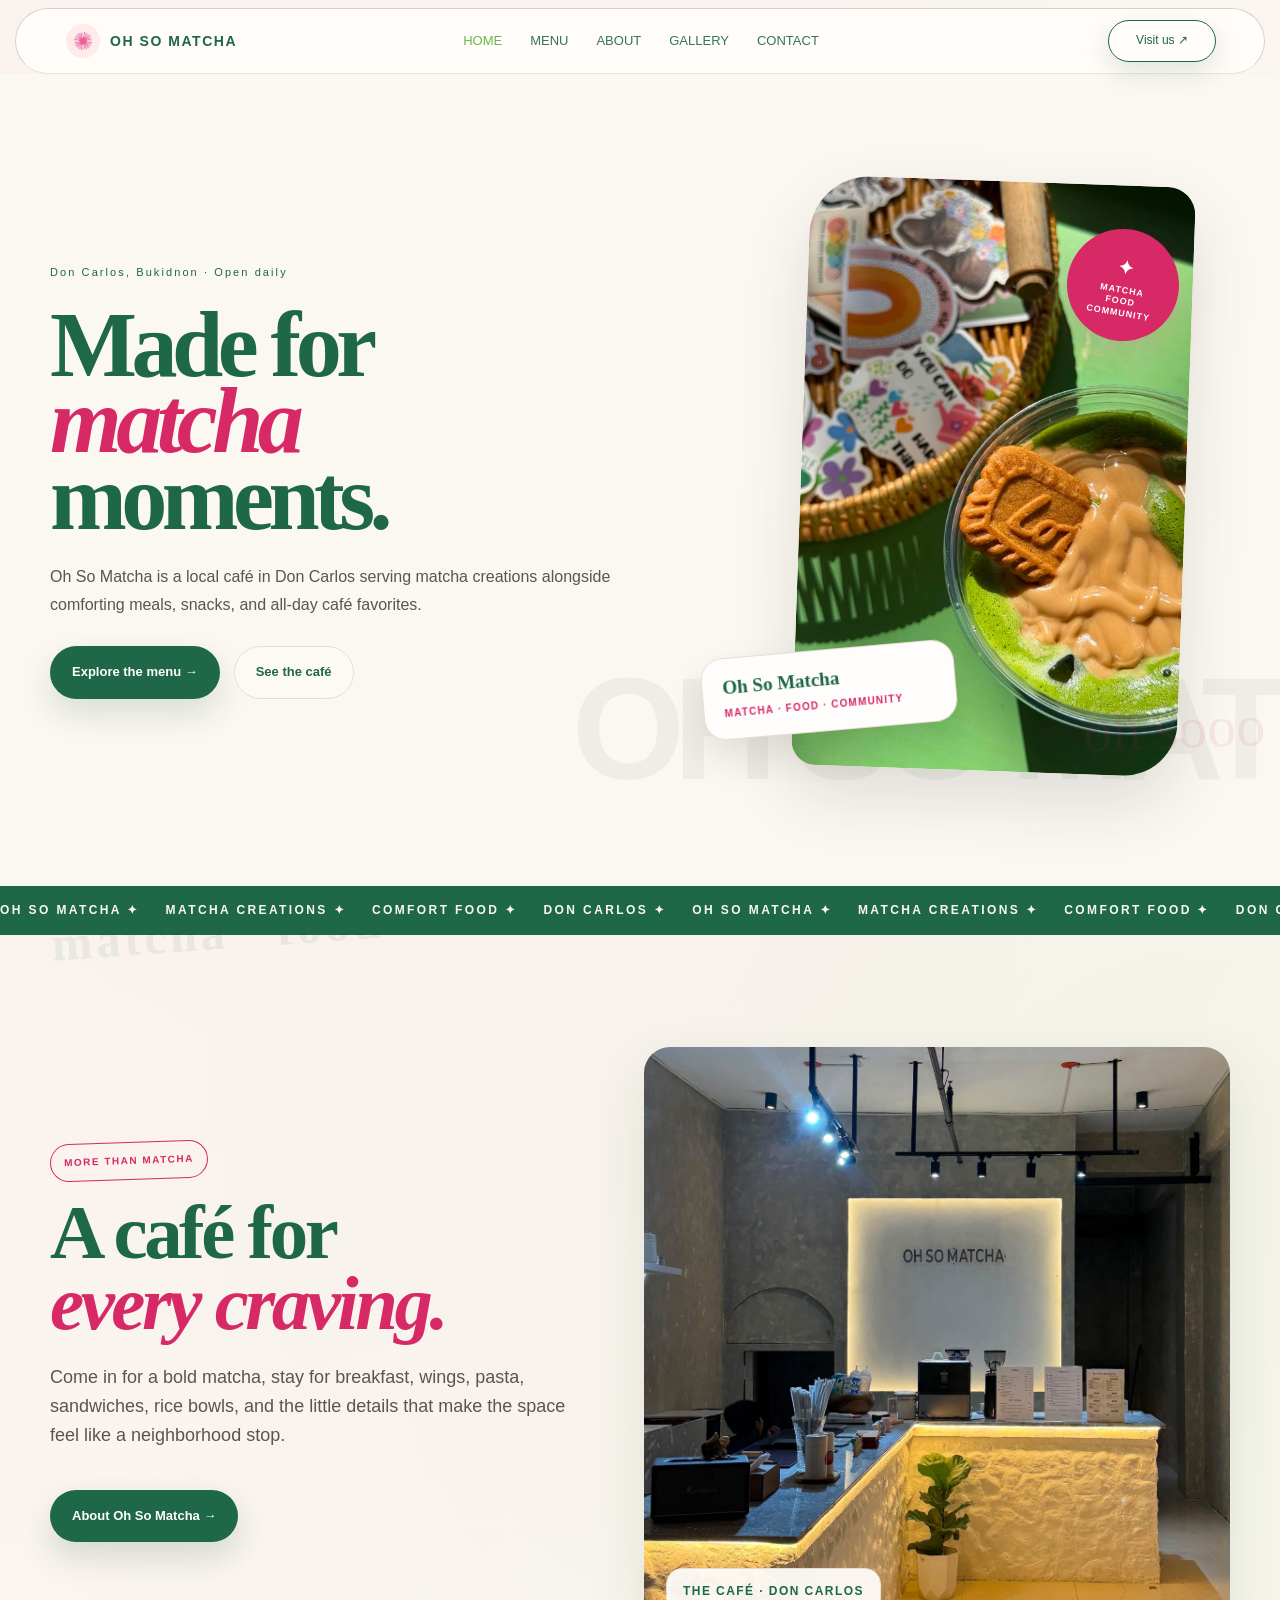
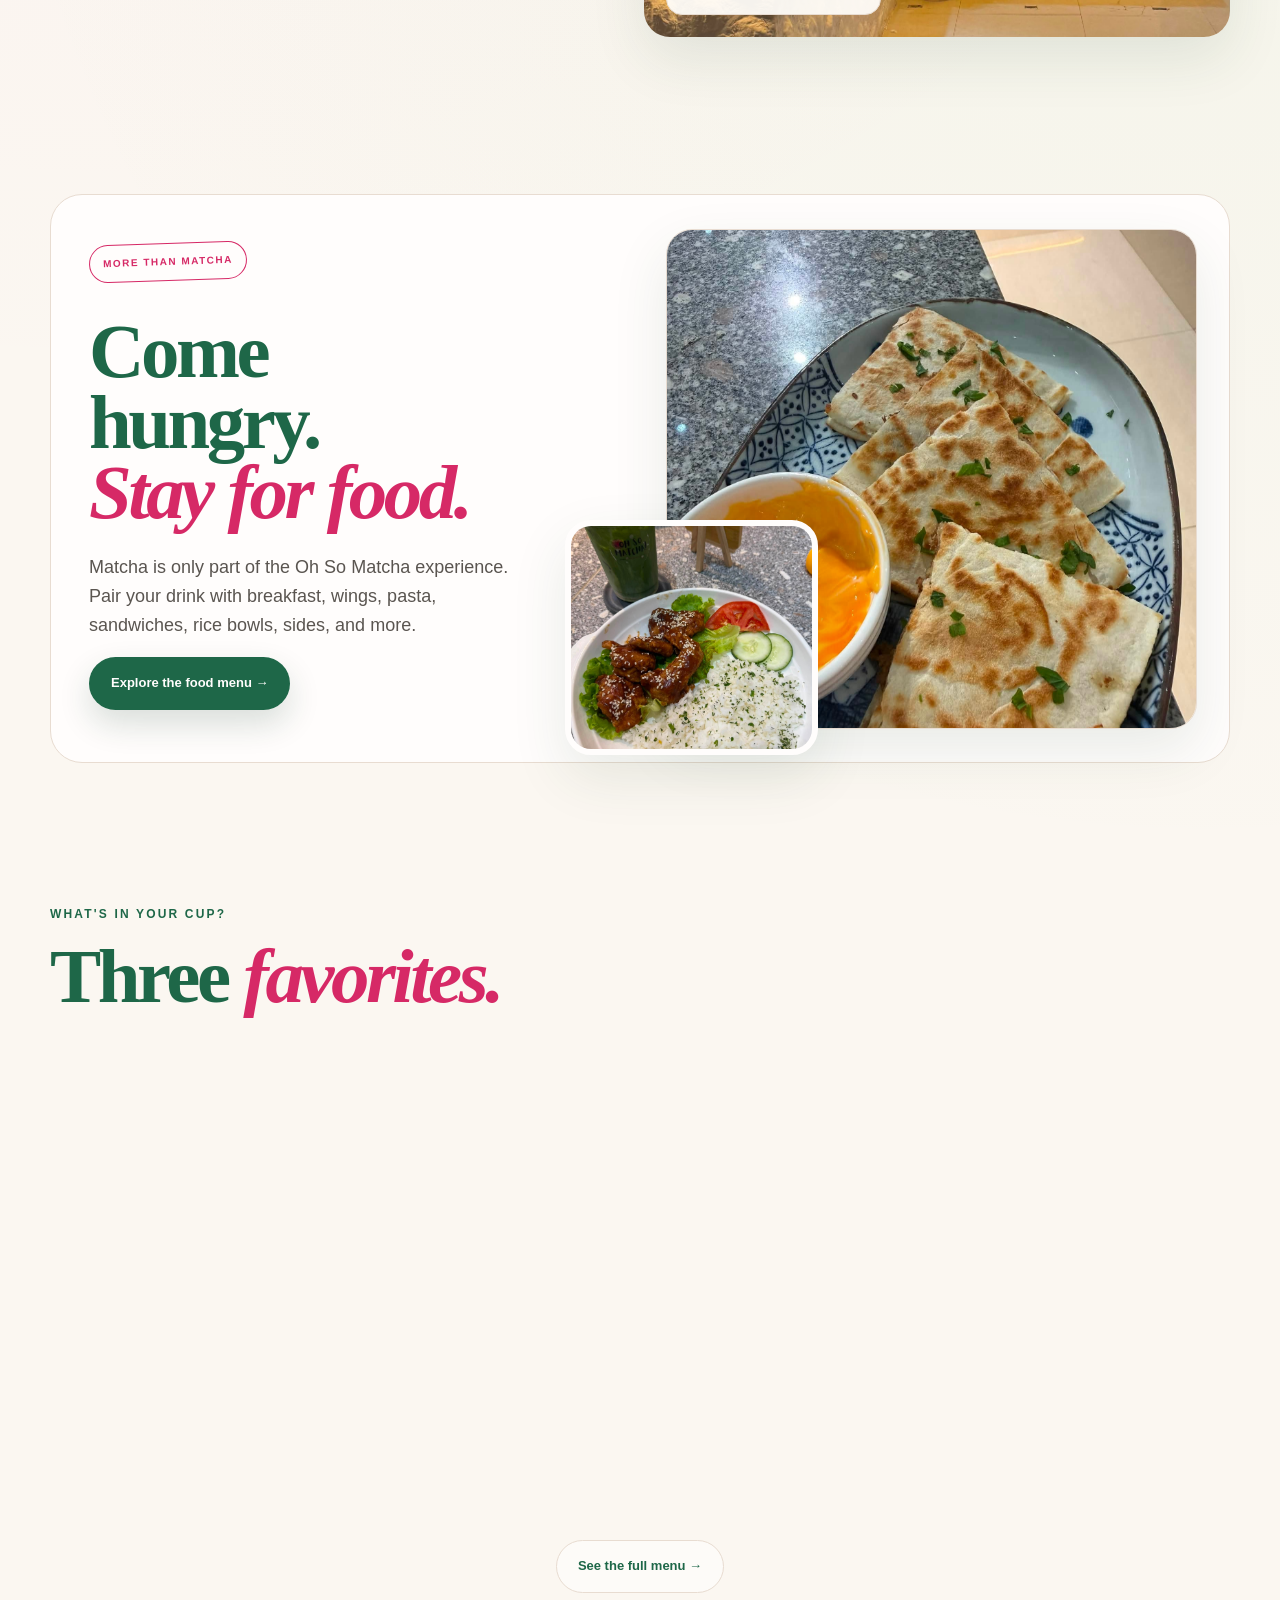
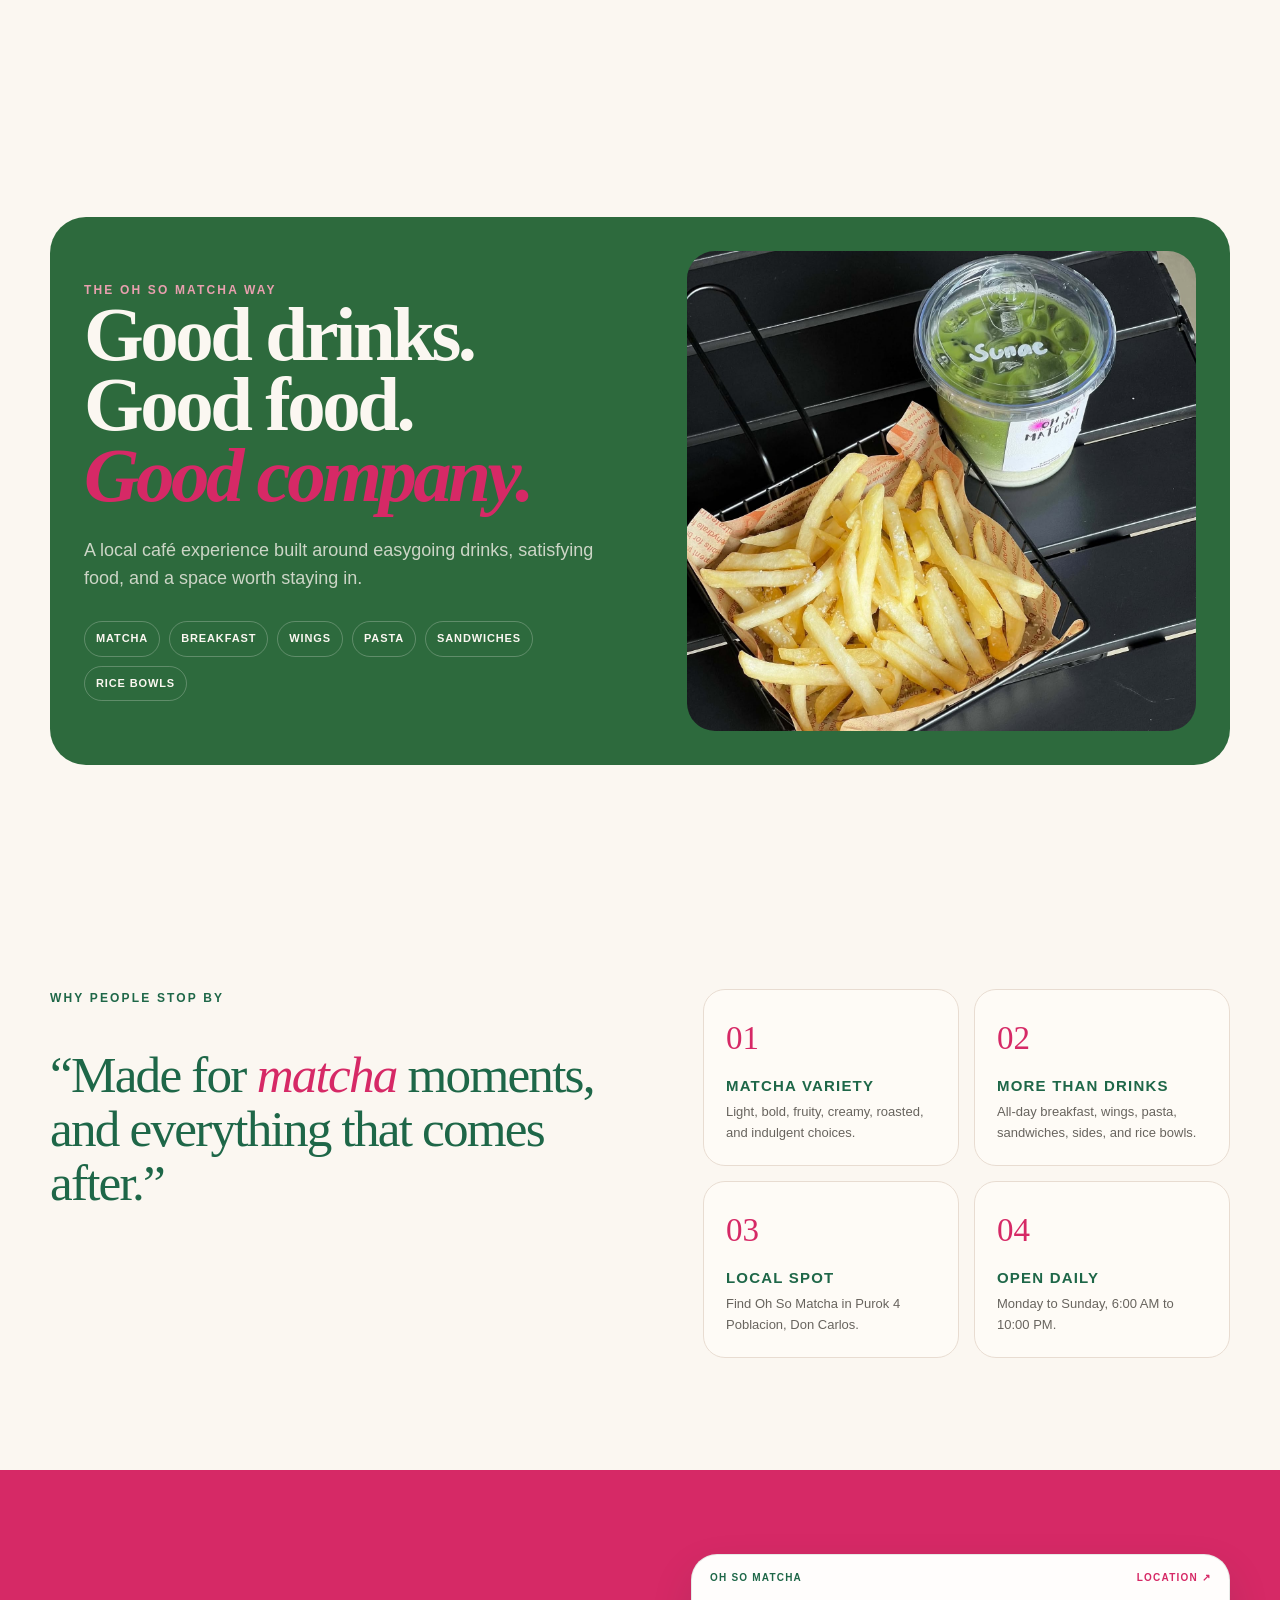
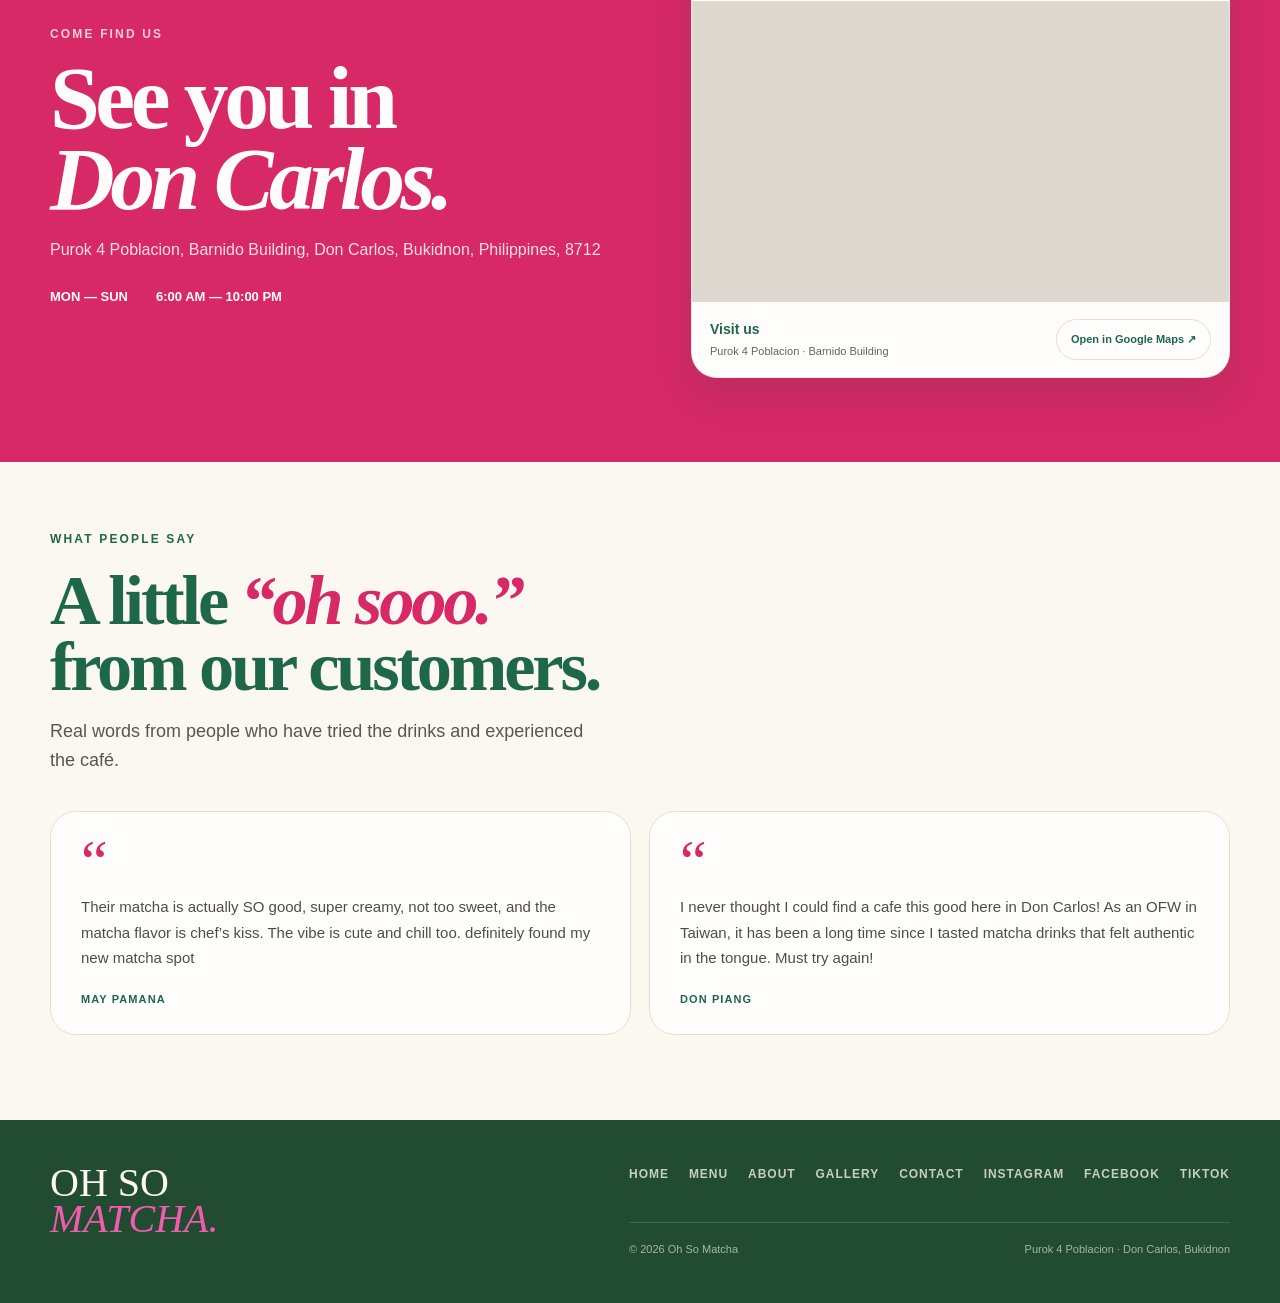
==== commit cf5356e0: "Update testimonial names in index.html" ====
--- a/index.html
+++ b/index.html
@@ -72,13 +72,13 @@
       <article class="testimonial reveal">
         <div class="quote-mark">“</div>
         <p>Their matcha is actually SO good, super creamy, not too sweet, and the matcha flavor is chef’s kiss. The vibe is cute and chill too. definitely found my new matcha spot</p>
-        <div class="testimonial-name">James Raid</div>
+        <div class="testimonial-name">May Pamana</div>
       </article>
 
       <article class="testimonial reveal">
         <div class="quote-mark">“</div>
         <p>I never thought I could find a cafe this good here in Don Carlos! As an OFW in Taiwan, it has been a long time since I tasted matcha drinks that felt authentic in the tongue. Must try again!</p>
-        <div class="testimonial-name">Ma. Cathy Faux K. Kho</div>
+        <div class="testimonial-name">Don Piang</div>
       </article>
     </div>
   </div>
--- a/styles.css
+++ b/styles.css
@@ -47,8 +47,9 @@
 .hero-sticker{position:absolute;right:3%;top:40px;background:var(--pink);color:var(--white);width:112px;height:112px;border-radius:50%;display:grid;place-items:center;text-align:center;font-size:10px;font-weight:900;letter-spacing:.13em;text-transform:uppercase;transform:rotate(9deg);box-shadow:0 16px 35px rgba(180,90,112,.22)}
 .hero-sticker:before{content:'✦';display:block;font-size:17px;margin-bottom:4px}
 .ticker{border-top:1px solid var(--ink);border-bottom:1px solid var(--ink);overflow:hidden;white-space:nowrap;background:var(--ink);color:var(--cream);padding:14px 0}
-.ticker-track{display:inline-block;min-width:max-content;animation:marquee 22s linear infinite;font-size:12px;font-weight:900;letter-spacing:.2em;text-transform:uppercase}
-.ticker-track span{margin-right:26px}
+.ticker-track{display:flex;width:max-content;animation:marquee 24s linear infinite;font-size:12px;font-weight:900;letter-spacing:.2em;text-transform:uppercase}
+.ticker-sequence{display:flex;flex:none}
+.ticker-track span{display:inline-block;margin-right:26px;flex:none}
 .section{padding:112px 0}
 .section-grid{display:grid;grid-template-columns:1fr 1.12fr;gap:70px;align-items:center}
 .section h2{font-family:Georgia,serif;font-size:clamp(54px,6vw,86px);line-height:.92;letter-spacing:-.045em;margin:18px 0 24px}
@@ -127,7 +128,7 @@
 .map-card{border:1px solid var(--line);border-radius:28px;overflow:hidden;background:var(--white);box-shadow:var(--shadow)}
 .map-top{padding:22px 24px}.map-top h2{font-family:Georgia,serif;font-size:44px;margin:0 0 8px}.map-top p{color:var(--muted);margin:0}
 .map-frame{height:380px;background:#e6ded5;position:relative;overflow:hidden}
-.map-frame:before{content:'';position:absolute;inset:-20% -10%;background:radial-gradient(circle at 45% 45%,rgba(180,90,112,.25),transparent 26%),linear-gradient(20deg,transparent 45%,rgba(18,62,43,.12) 46% 47%,transparent 48%),linear-gradient(76deg,transparent 45%,rgba(18,62,43,.09) 46% 47%,transparent 48%);transform:rotate(-8deg)}
+.map-frame:before{display:none}
 .map-pin{position:absolute;left:50%;top:50%;transform:translate(-50%,-70%);width:68px;height:68px;border-radius:50% 50% 50% 0;background:var(--pink);rotate:-45deg;box-shadow:0 14px 25px rgba(180,90,112,.22)}.map-pin span{display:grid;place-items:center;width:100%;height:100%;rotate:45deg;color:white;font-size:24px}
 .reveal{opacity:0;transform:translateY(22px);transition:.75s ease}.reveal.visible{opacity:1;transform:none}
 @keyframes floatPhoto{0%,100%{transform:rotate(2.4deg) translateY(0)}50%{transform:rotate(1.5deg) translateY(-9px)}}
@@ -223,6 +224,7 @@
 /* Contact's map frame becomes a real interactive map */
 .contact-grid .map-frame{height:410px;background:var(--white)}
 .contact-grid .map-frame iframe{width:100%;height:100%;display:block;border:0}
+.contact-grid .map-frame iframe{position:relative;z-index:2;pointer-events:auto}
 .contact-grid .map-card{transition:transform .38s cubic-bezier(.2,.8,.2,1),box-shadow .38s}
 .contact-grid .map-card:hover{transform:translateY(-5px);box-shadow:0 22px 48px rgba(18,62,43,.12)}
 @media(max-width:900px){
@@ -238,6 +240,7 @@
 
 /* ===== MENU + OWNERS POLISH ===== */
 .menu-food-intro h2{font-family:Georgia,serif;font-size:clamp(54px,6vw,84px);line-height:.92;letter-spacing:-.045em;margin:16px 0 18px}
+.menu-layout.menu-no-image{display:block}
 .menu-food-intro h2 em{font-style:italic;color:var(--pink)}
 .menu-nav{row-gap:10px}
 .menu-filter{position:relative;transition:transform .25s ease,background .25s ease,color .25s ease,border-color .25s ease}
@@ -334,6 +337,12 @@
   color:rgba(180,90,112,.10);
   top:68vh;right:-3vw;transform:rotate(4deg)
 }
+.bg-mark-three{
+  font-family:Georgia,serif;text-transform:none;
+  font-size:clamp(28px,3.8vw,54px);
+  color:rgba(30,103,72,.08);
+  top:90vh;left:4vw;transform:rotate(-4deg)
+}
 .food-editorial-section{padding-top:45px}
 .food-editorial{
   background:var(--white);
@@ -426,14 +435,9 @@
   transform:translateY(-6px);box-shadow:var(--shadow)
 }
 .gallery-img{position:relative;cursor:pointer}
+.gallery-img{appearance:none;-webkit-appearance:none;padding:0;margin:0;color:inherit;text-align:left;font:inherit;display:block;width:100%;cursor:pointer}
 .gallery-img img{transition:transform .6s cubic-bezier(.2,.75,.2,1)}
 .gallery-img:hover img{transform:scale(1.04)}
-.gallery-img::after{
-  content:"VIEW ↗";position:absolute;left:14px;bottom:14px;
-  background:rgba(15,48,35,.94);color:#fff;padding:8px 10px;border-radius:999px;
-  font-size:10px;font-weight:900;opacity:0;transform:translateY(8px);transition:.28s
-}
-.gallery-img:hover::after{opacity:1;transform:none}
 .owners-box{
   display:grid;grid-template-columns:1.08fr .92fr .92fr;gap:18px;align-items:stretch;
   padding:34px;border:1px solid var(--line);border-radius:32px;background:rgba(255,253,249,.42)
@@ -551,11 +555,6 @@
 .brand span{font-size:14px;letter-spacing:.11em}
 .nav-links{gap:28px}
 .nav-links a{position:relative}
-.nav-links a.active{color:var(--pink)}
-.nav-links a.active:after{
-  content:"";position:absolute;left:50%;bottom:-13px;width:6px;height:6px;
-  border-radius:50%;background:var(--pink);transform:translateX(-50%);
-}
 @media(max-width:1050px){.hero-modern .hero-grid{grid-template-columns:.9fr 1fr;gap:24px}
   .hero-modern h1{font-size:clamp(64px,7vw,90px)}
 }
@@ -783,17 +782,6 @@
 .home-testimonials .section-heading{max-width:760px}
 .home-testimonials .testimonial-grid{margin-top:34px}
 
-/* FINAL MOBILE HEADER + LIGHTBOX FIX */
-.cursor-badge{
-  position:fixed;left:0;top:0;z-index:9999;
-  transform:translate(-50%,-50%);
-  opacity:0;visibility:hidden;pointer-events:none;
-  padding:9px 11px;border-radius:999px;
-  background:var(--ink);color:#fff;
-  font:900 9px/1 Arial,Helvetica,sans-serif;
-  letter-spacing:.1em;
-}
-.cursor-badge.show{opacity:1;visibility:visible}
 
 .lightbox{
   position:fixed;inset:0;z-index:10000;display:none;
@@ -848,3 +836,125 @@
   .site-header .brand span{font-size:10px;letter-spacing:.15em}
   .site-header .nav-links{top:calc(100% + 8px);border-radius:20px}
 }
+
+/* ===== FINAL INTERACTION POLISH ===== */
+.site-header .nav-links a.active::after{display:none !important}
+@media(max-width:900px){
+  .site-header .nav{display:grid;grid-template-columns:auto 1fr auto;align-items:center}
+  .site-header .brand{justify-self:start}
+  .site-header .menu-toggle{justify-self:end}
+}
+
+
+/* ===== FINAL QOL / ACCESSIBILITY / GALLERY PASS ===== */
+.contact-address-link{display:inline;color:inherit;border-bottom:1px solid transparent;transition:color .22s ease,border-color .22s ease}
+.contact-address-link:hover{color:var(--pink);border-color:var(--pink)}
+
+/* Gallery controls should read as interactive on touch devices too. */
+.gallery-img{touch-action:manipulation;-webkit-tap-highlight-color:transparent}
+
+
+/* Fullscreen gallery viewer */
+.lightbox{padding:0;background:rgba(11,24,18,.93);backdrop-filter:blur(12px);-webkit-backdrop-filter:blur(12px);place-items:stretch}
+.lightbox.open{display:block}
+.lightbox-ui{position:relative;min-height:100dvh;width:100%;display:grid;grid-template-columns:86px minmax(0,1fr) 86px;grid-template-rows:78px 1fr 54px;align-items:center;justify-items:center;padding:0 28px}
+.lightbox-topline{position:absolute;top:0;left:0;right:0;height:78px;padding:18px 22px;display:flex;align-items:center;justify-content:space-between;z-index:3}
+.lightbox-counter{color:rgba(251,247,241,.78);font-size:11px;font-weight:900;letter-spacing:.14em;text-transform:uppercase}
+.lightbox-close{position:relative;top:auto;right:auto;width:44px;height:44px;border:1px solid rgba(255,255,255,.28);border-radius:50%;background:rgba(255,253,250,.96);color:var(--ink);display:grid;place-items:center;font-size:27px;line-height:1;cursor:pointer;transition:transform .2s ease,background .2s ease}
+.lightbox-close:hover{transform:rotate(6deg) scale(1.05);background:#fff}
+.lightbox-figure{grid-column:2;grid-row:2;max-width:min(1180px,calc(100vw - 220px));max-height:calc(100dvh - 145px);margin:0;display:flex;flex-direction:column;align-items:center;justify-content:center;min-width:0}
+.lightbox img{width:auto;max-width:100%;max-height:calc(100dvh - 170px);object-fit:contain;border-radius:22px;box-shadow:0 28px 100px rgba(0,0,0,.46)}
+.lightbox-caption{margin-top:14px;color:rgba(251,247,241,.74);font-size:11px;line-height:1.4;text-align:center;max-width:760px}
+.lightbox-nav{width:58px;height:58px;border:1px solid rgba(255,255,255,.24);border-radius:50%;background:rgba(255,253,250,.94);color:var(--ink);font-size:42px;line-height:.8;display:grid;place-items:center;cursor:pointer;z-index:3;transition:transform .2s ease,background .2s ease}
+.lightbox-nav:hover{transform:scale(1.06);background:#fff}
+.lightbox-prev{grid-column:1;grid-row:2}
+.lightbox-next{grid-column:3;grid-row:2}
+.lightbox-hint{grid-column:2;grid-row:3;align-self:start;color:rgba(251,247,241,.48);font-size:10px;letter-spacing:.08em;text-transform:uppercase;text-align:center}
+
+/* More visual rhythm on the text-only menu after removing its photo. */
+.menu-no-image{max-width:980px;margin-inline:auto}
+.menu-no-image .menu-section{position:relative;padding-top:10px}
+.menu-no-image .menu-section h2{display:flex;align-items:baseline;gap:10px}
+.menu-no-image .menu-section h2::before{counter-increment:menuSection;content:counter(menuSection,decimal-leading-zero);font-family:Arial,Helvetica,sans-serif;font-size:10px;font-weight:900;letter-spacing:.12em;color:var(--pink)}
+.menu-no-image{counter-reset:menuSection}
+
+/* Keep the ticker visually continuous even when users inspect or hover it. */
+.ticker-track{will-change:transform;backface-visibility:hidden}
+
+@media(max-width:900px){
+  .lightbox-ui{grid-template-columns:62px minmax(0,1fr) 62px;grid-template-rows:70px 1fr 50px;padding:0 12px}
+  .lightbox-topline{height:70px;padding:14px 14px}
+  .lightbox-figure{max-width:calc(100vw - 100px);max-height:calc(100dvh - 130px)}
+  .lightbox img{max-height:calc(100dvh - 165px);border-radius:16px}
+  .lightbox-nav{width:46px;height:46px;font-size:34px}
+  .lightbox-caption{font-size:10px;margin-top:10px}
+  .lightbox-hint{font-size:9px}
+}
+@media(max-width:620px){
+  .lightbox-ui{grid-template-columns:52px minmax(0,1fr) 52px;grid-template-rows:62px 1fr 46px;padding:0 6px}
+  .lightbox-topline{height:62px;padding:10px 10px}
+  .lightbox-close{width:40px;height:40px;font-size:24px}
+  .lightbox-counter{font-size:9px}
+  .lightbox-figure{max-width:calc(100vw - 76px);max-height:calc(100dvh - 112px)}
+  .lightbox img{max-height:calc(100dvh - 155px);border-radius:13px}
+  .lightbox-nav{width:40px;height:40px;font-size:29px;background:rgba(255,253,250,.88)}
+  .lightbox-caption{font-size:9px;max-width:250px}
+  .lightbox-hint{font-size:8px}
+}
+
+
+/* ===== FINAL QOL / ACCESSIBILITY / GALLERY PASS ===== */
+.contact-address-link{display:inline;color:inherit;border-bottom:1px solid transparent;transition:color .22s ease,border-color .22s ease}
+.contact-address-link:hover{color:var(--pink);border-color:var(--pink)}
+
+/* Gallery controls should read as interactive on touch devices too. */
+.gallery-img{touch-action:manipulation;-webkit-tap-highlight-color:transparent}
+
+
+/* Fullscreen gallery viewer */
+.lightbox{padding:0;background:rgba(11,24,18,.93);backdrop-filter:blur(12px);-webkit-backdrop-filter:blur(12px);place-items:stretch}
+.lightbox.open{display:block}
+.lightbox-ui{position:relative;min-height:100dvh;width:100%;display:grid;grid-template-columns:86px minmax(0,1fr) 86px;grid-template-rows:78px 1fr 54px;align-items:center;justify-items:center;padding:0 28px}
+.lightbox-topline{position:absolute;top:0;left:0;right:0;height:78px;padding:18px 22px;display:flex;align-items:center;justify-content:space-between;z-index:3}
+.lightbox-counter{color:rgba(251,247,241,.78);font-size:11px;font-weight:900;letter-spacing:.14em;text-transform:uppercase}
+.lightbox-close{position:relative;top:auto;right:auto;width:44px;height:44px;border:1px solid rgba(255,255,255,.28);border-radius:50%;background:rgba(255,253,250,.96);color:var(--ink);display:grid;place-items:center;font-size:27px;line-height:1;cursor:pointer;transition:transform .2s ease,background .2s ease}
+.lightbox-close:hover{transform:rotate(6deg) scale(1.05);background:#fff}
+.lightbox-figure{grid-column:2;grid-row:2;max-width:min(1180px,calc(100vw - 220px));max-height:calc(100dvh - 145px);margin:0;display:flex;flex-direction:column;align-items:center;justify-content:center;min-width:0}
+.lightbox img{width:auto;max-width:100%;max-height:calc(100dvh - 170px);object-fit:contain;border-radius:22px;box-shadow:0 28px 100px rgba(0,0,0,.46)}
+.lightbox-caption{margin-top:14px;color:rgba(251,247,241,.74);font-size:11px;line-height:1.4;text-align:center;max-width:760px}
+.lightbox-nav{width:58px;height:58px;border:1px solid rgba(255,255,255,.24);border-radius:50%;background:rgba(255,253,250,.94);color:var(--ink);font-size:42px;line-height:.8;display:grid;place-items:center;cursor:pointer;z-index:3;transition:transform .2s ease,background .2s ease}
+.lightbox-nav:hover{transform:scale(1.06);background:#fff}
+.lightbox-prev{grid-column:1;grid-row:2}
+.lightbox-next{grid-column:3;grid-row:2}
+.lightbox-hint{grid-column:2;grid-row:3;align-self:start;color:rgba(251,247,241,.48);font-size:10px;letter-spacing:.08em;text-transform:uppercase;text-align:center}
+
+/* More visual rhythm on the text-only menu after removing its photo. */
+.menu-no-image{max-width:980px;margin-inline:auto}
+.menu-no-image .menu-section{position:relative;padding-top:10px}
+.menu-no-image .menu-section h2{display:flex;align-items:baseline;gap:10px}
+.menu-no-image .menu-section h2::before{counter-increment:menuSection;content:counter(menuSection,decimal-leading-zero);font-family:Arial,Helvetica,sans-serif;font-size:10px;font-weight:900;letter-spacing:.12em;color:var(--pink)}
+.menu-no-image{counter-reset:menuSection}
+
+/* Keep the ticker visually continuous even when users inspect or hover it. */
+.ticker-track{will-change:transform;backface-visibility:hidden}
+
+@media(max-width:900px){
+  .lightbox-ui{grid-template-columns:62px minmax(0,1fr) 62px;grid-template-rows:70px 1fr 50px;padding:0 12px}
+  .lightbox-topline{height:70px;padding:14px 14px}
+  .lightbox-figure{max-width:calc(100vw - 100px);max-height:calc(100dvh - 130px)}
+  .lightbox img{max-height:calc(100dvh - 165px);border-radius:16px}
+  .lightbox-nav{width:46px;height:46px;font-size:34px}
+  .lightbox-caption{font-size:10px;margin-top:10px}
+  .lightbox-hint{font-size:9px}
+}
+@media(max-width:620px){
+  .lightbox-ui{grid-template-columns:52px minmax(0,1fr) 52px;grid-template-rows:62px 1fr 46px;padding:0 6px}
+  .lightbox-topline{height:62px;padding:10px 10px}
+  .lightbox-close{width:40px;height:40px;font-size:24px}
+  .lightbox-counter{font-size:9px}
+  .lightbox-figure{max-width:calc(100vw - 76px);max-height:calc(100dvh - 112px)}
+  .lightbox img{max-height:calc(100dvh - 155px);border-radius:13px}
+  .lightbox-nav{width:40px;height:40px;font-size:29px;background:rgba(255,253,250,.88)}
+  .lightbox-caption{font-size:9px;max-width:250px}
+  .lightbox-hint{font-size:8px}
+}
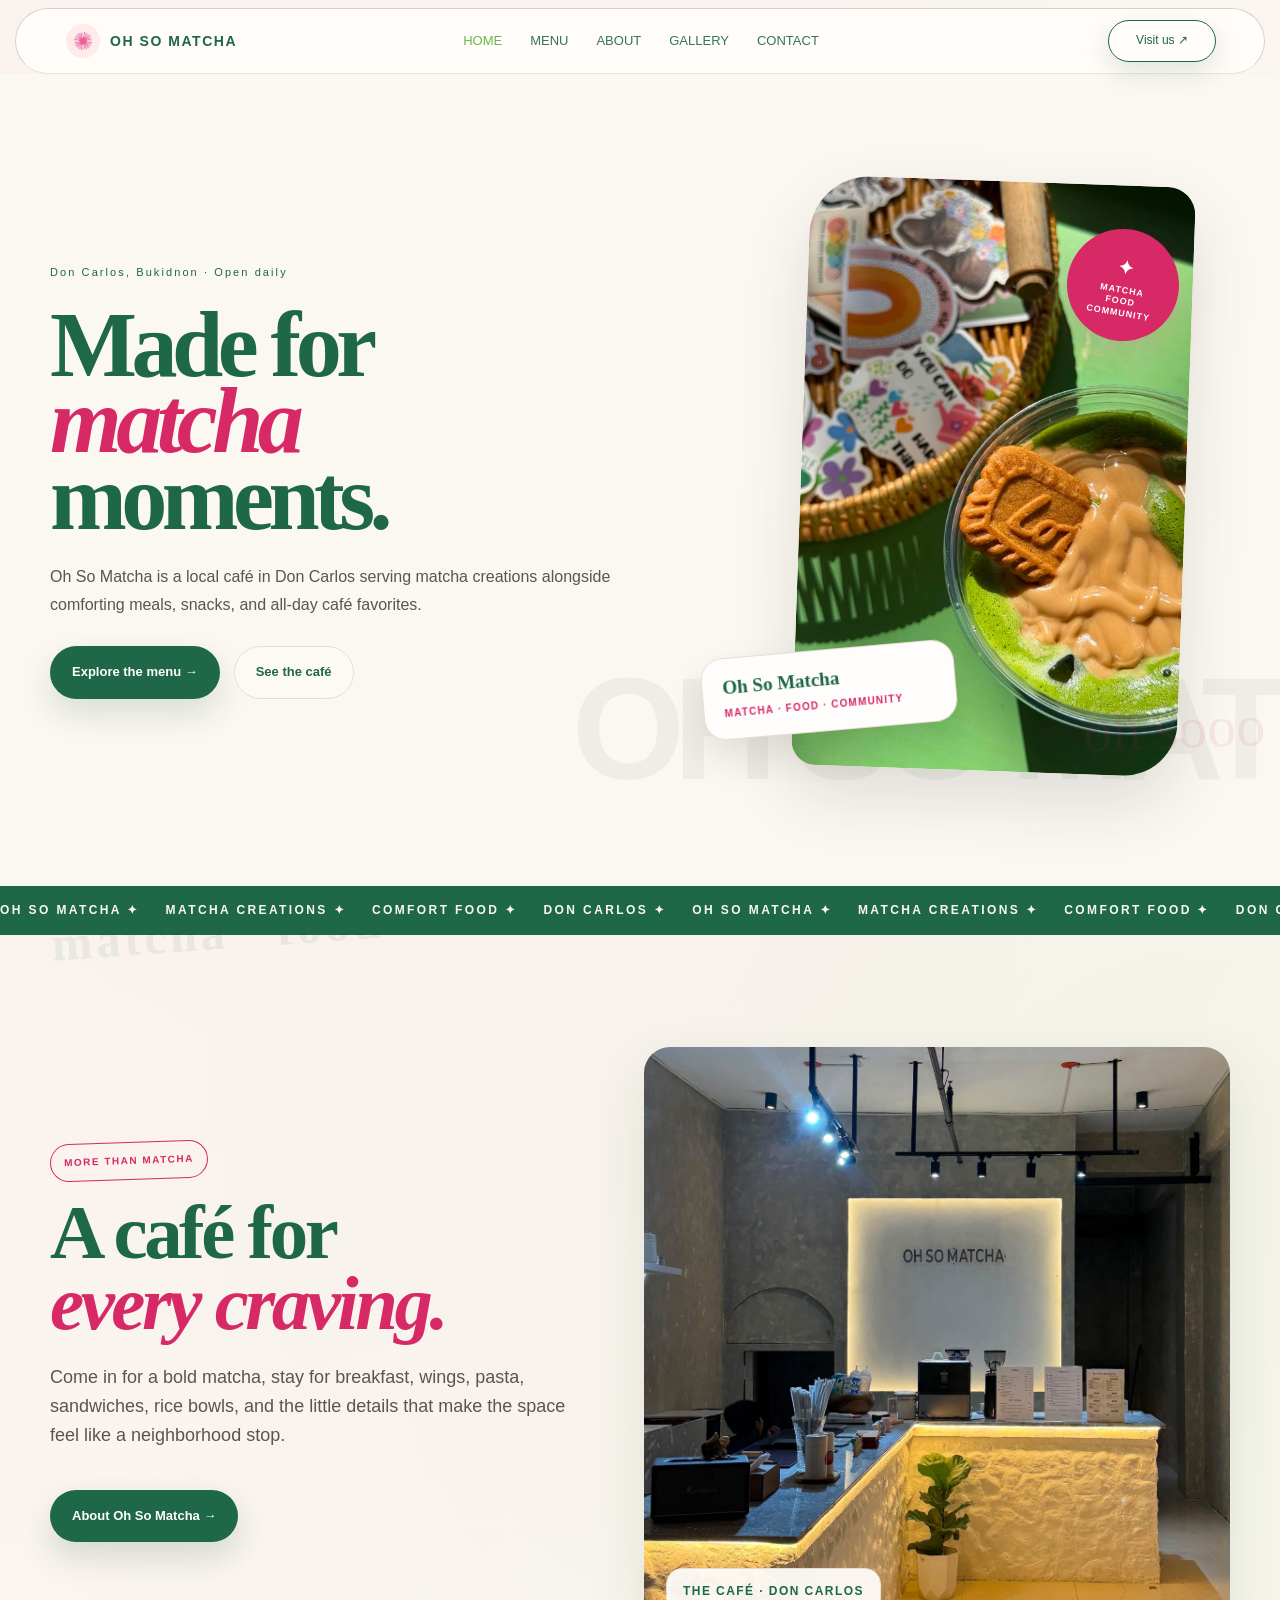
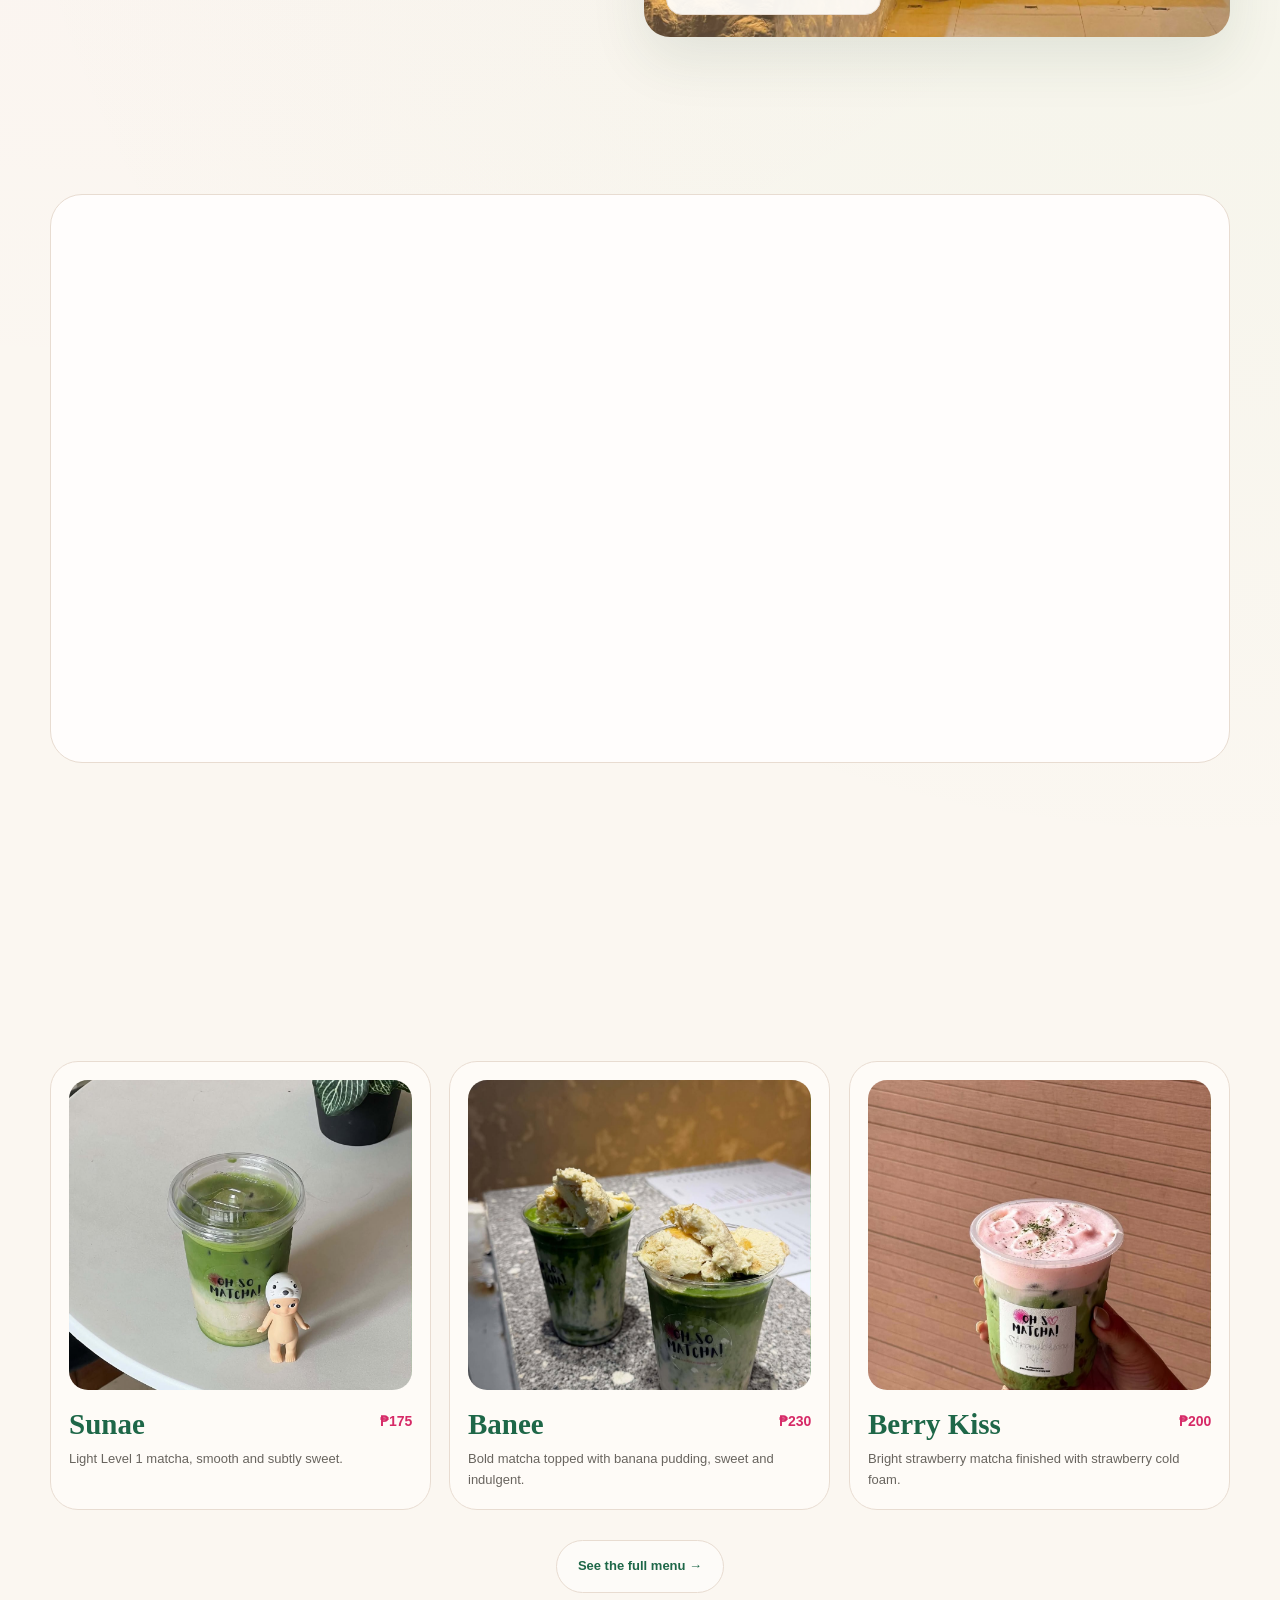
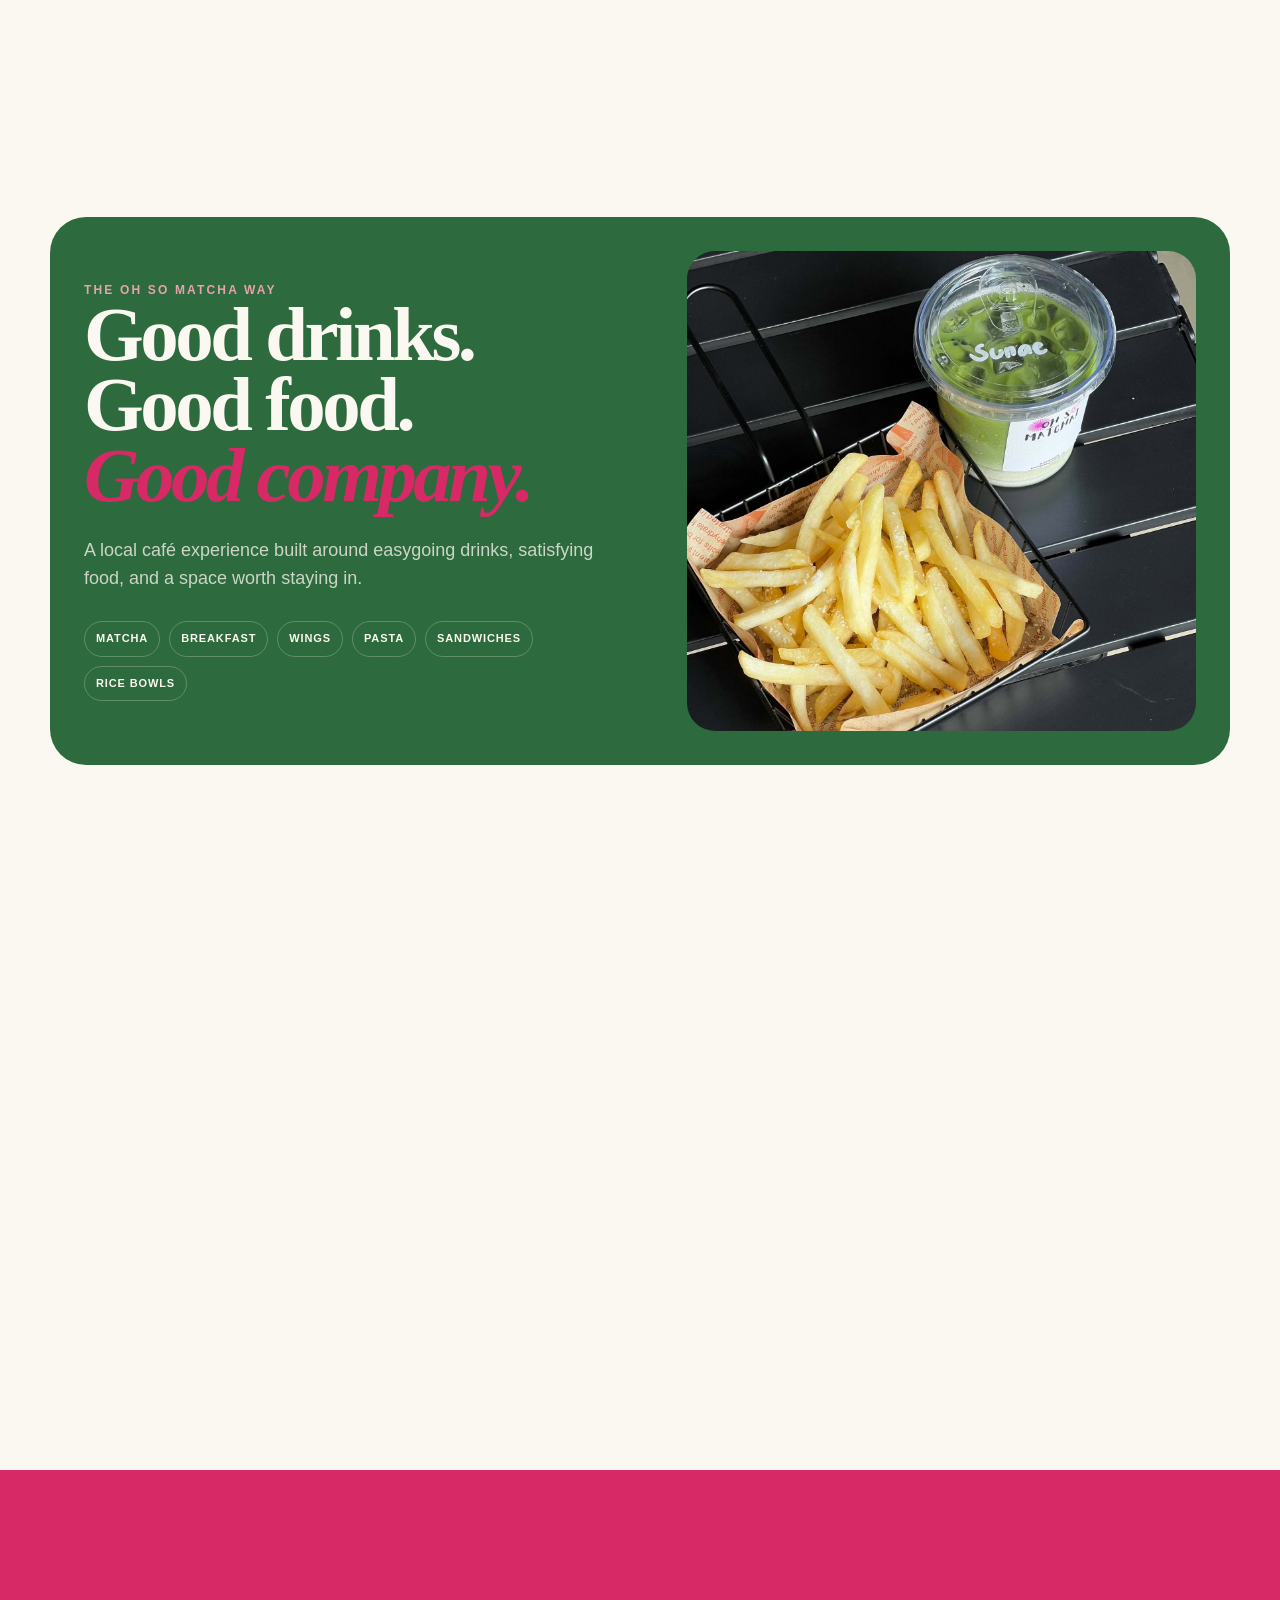
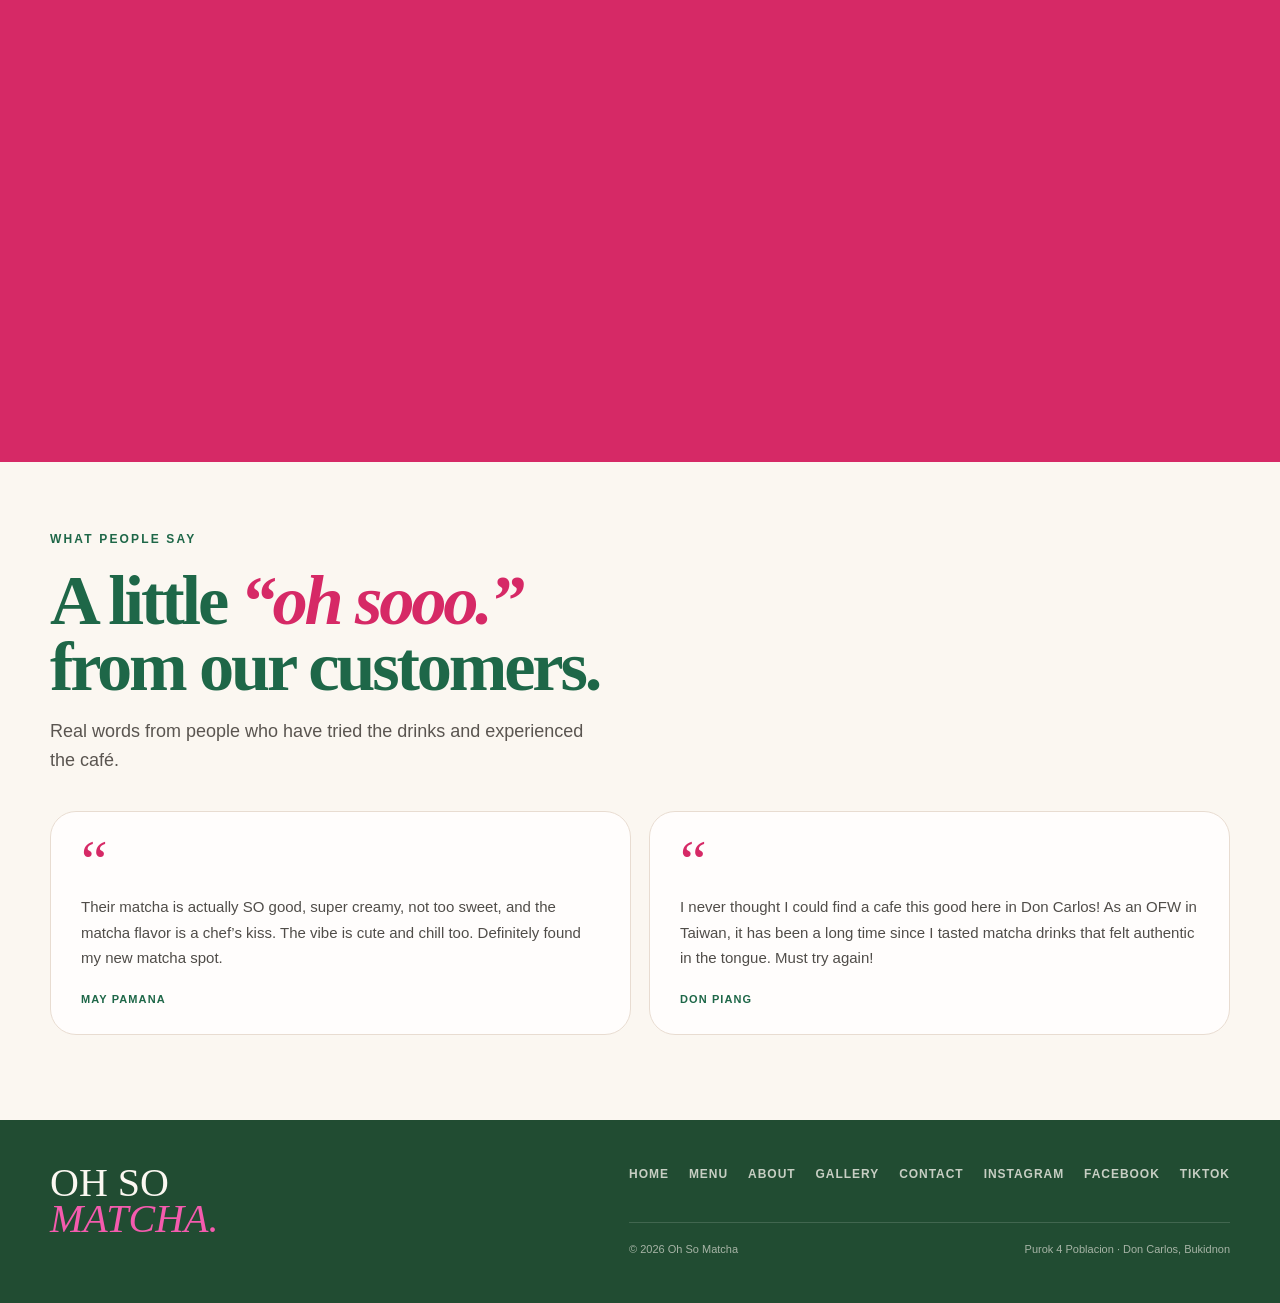
==== commit d003fd14: "Fix testimonial text for clarity and correctness Corrected punctuation and capitalization in testimo" ====
--- a/index.html
+++ b/index.html
@@ -71,7 +71,7 @@
     <div class="testimonial-grid">
       <article class="testimonial reveal">
         <div class="quote-mark">“</div>
-        <p>Their matcha is actually SO good, super creamy, not too sweet, and the matcha flavor is chef’s kiss. The vibe is cute and chill too. definitely found my new matcha spot</p>
+        <p>Their matcha is actually SO good, super creamy, not too sweet, and the matcha flavor is a chef’s kiss. The vibe is cute and chill too. Definitely found my new matcha spot.</p>
         <div class="testimonial-name">May Pamana</div>
       </article>
 
--- a/styles.css
+++ b/styles.css
@@ -808,7 +808,8 @@
   .site-header .nav{position:relative;height:68px}
   .site-header .nav-links{
     display:none !important;
-    position:absolute;left:0;right:0;top:calc(100% + 8px);
+    position:absolute;left:auto;right:0;top:calc(100% + 8px);
+    width:min(260px, calc(100vw - 28px));
     flex-direction:column;align-items:stretch;gap:0;
     padding:10px 18px 14px;
     background:rgba(255,253,250,.98);
